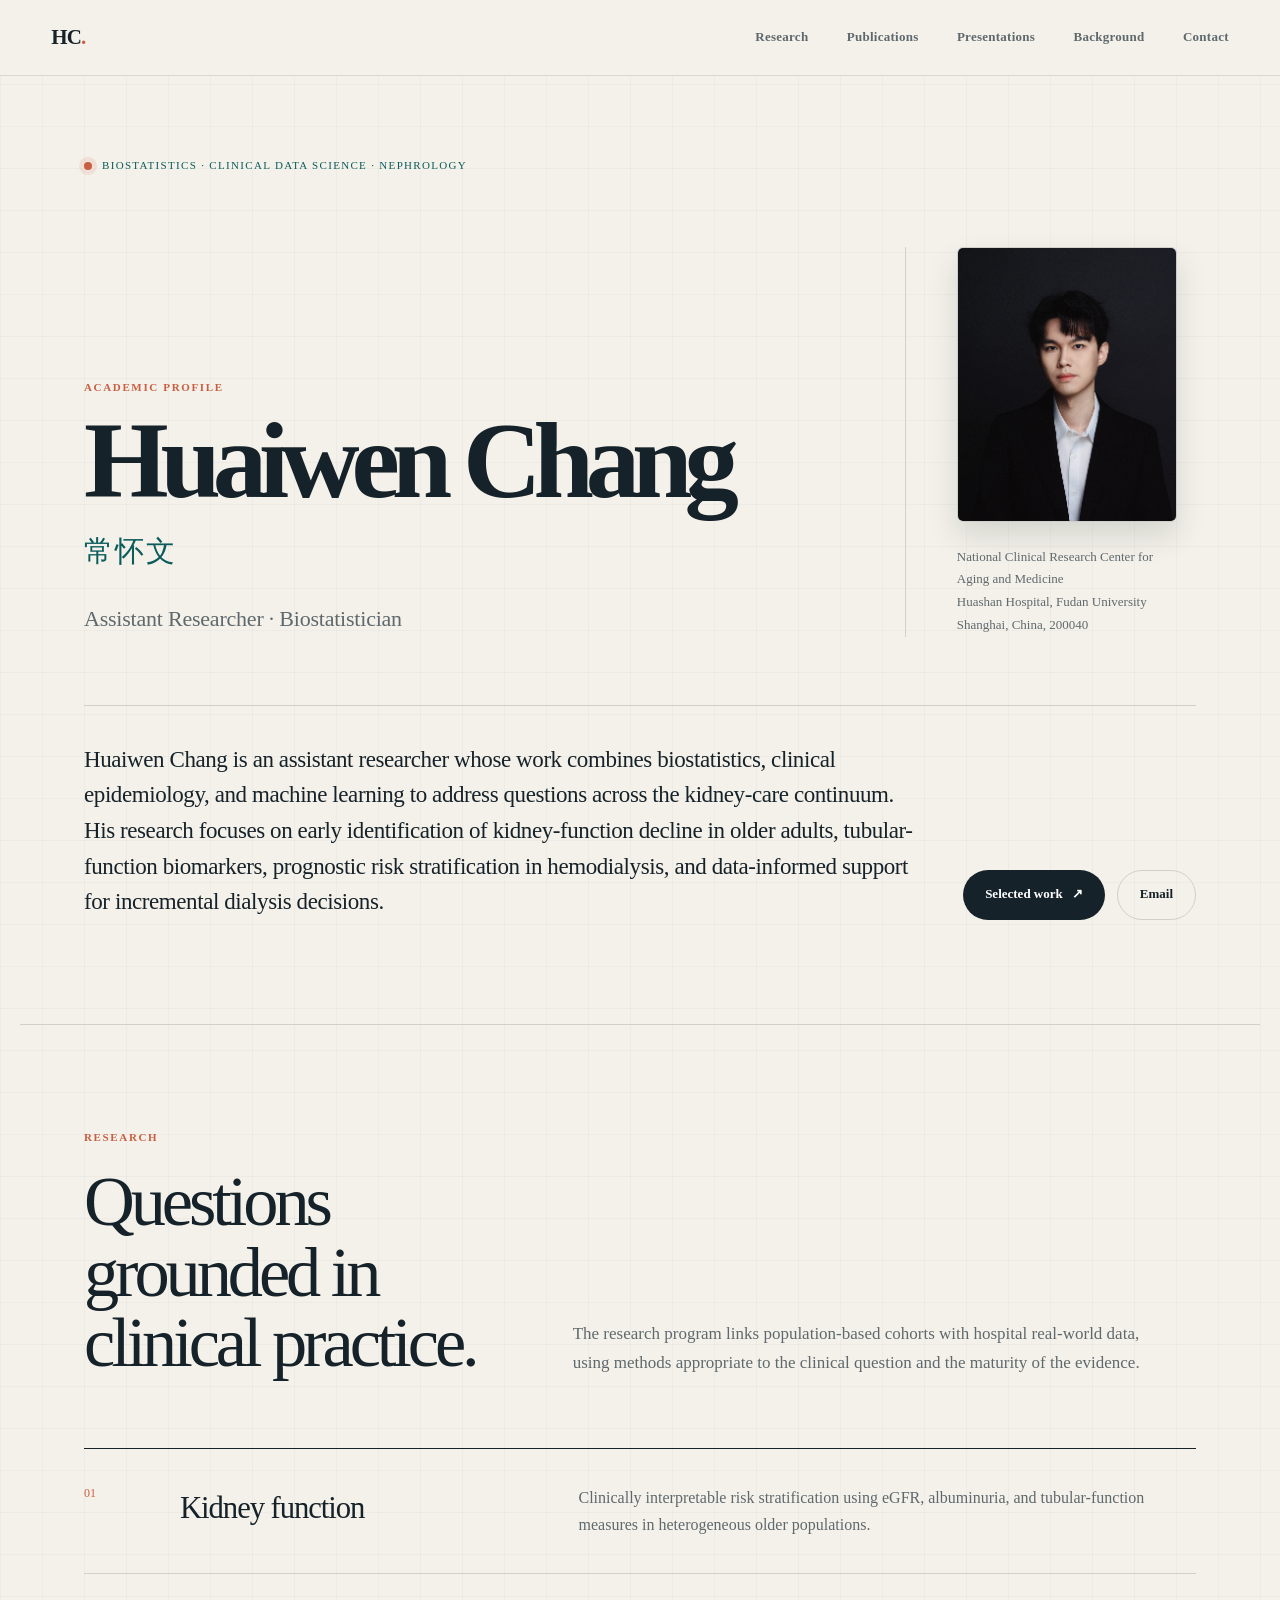
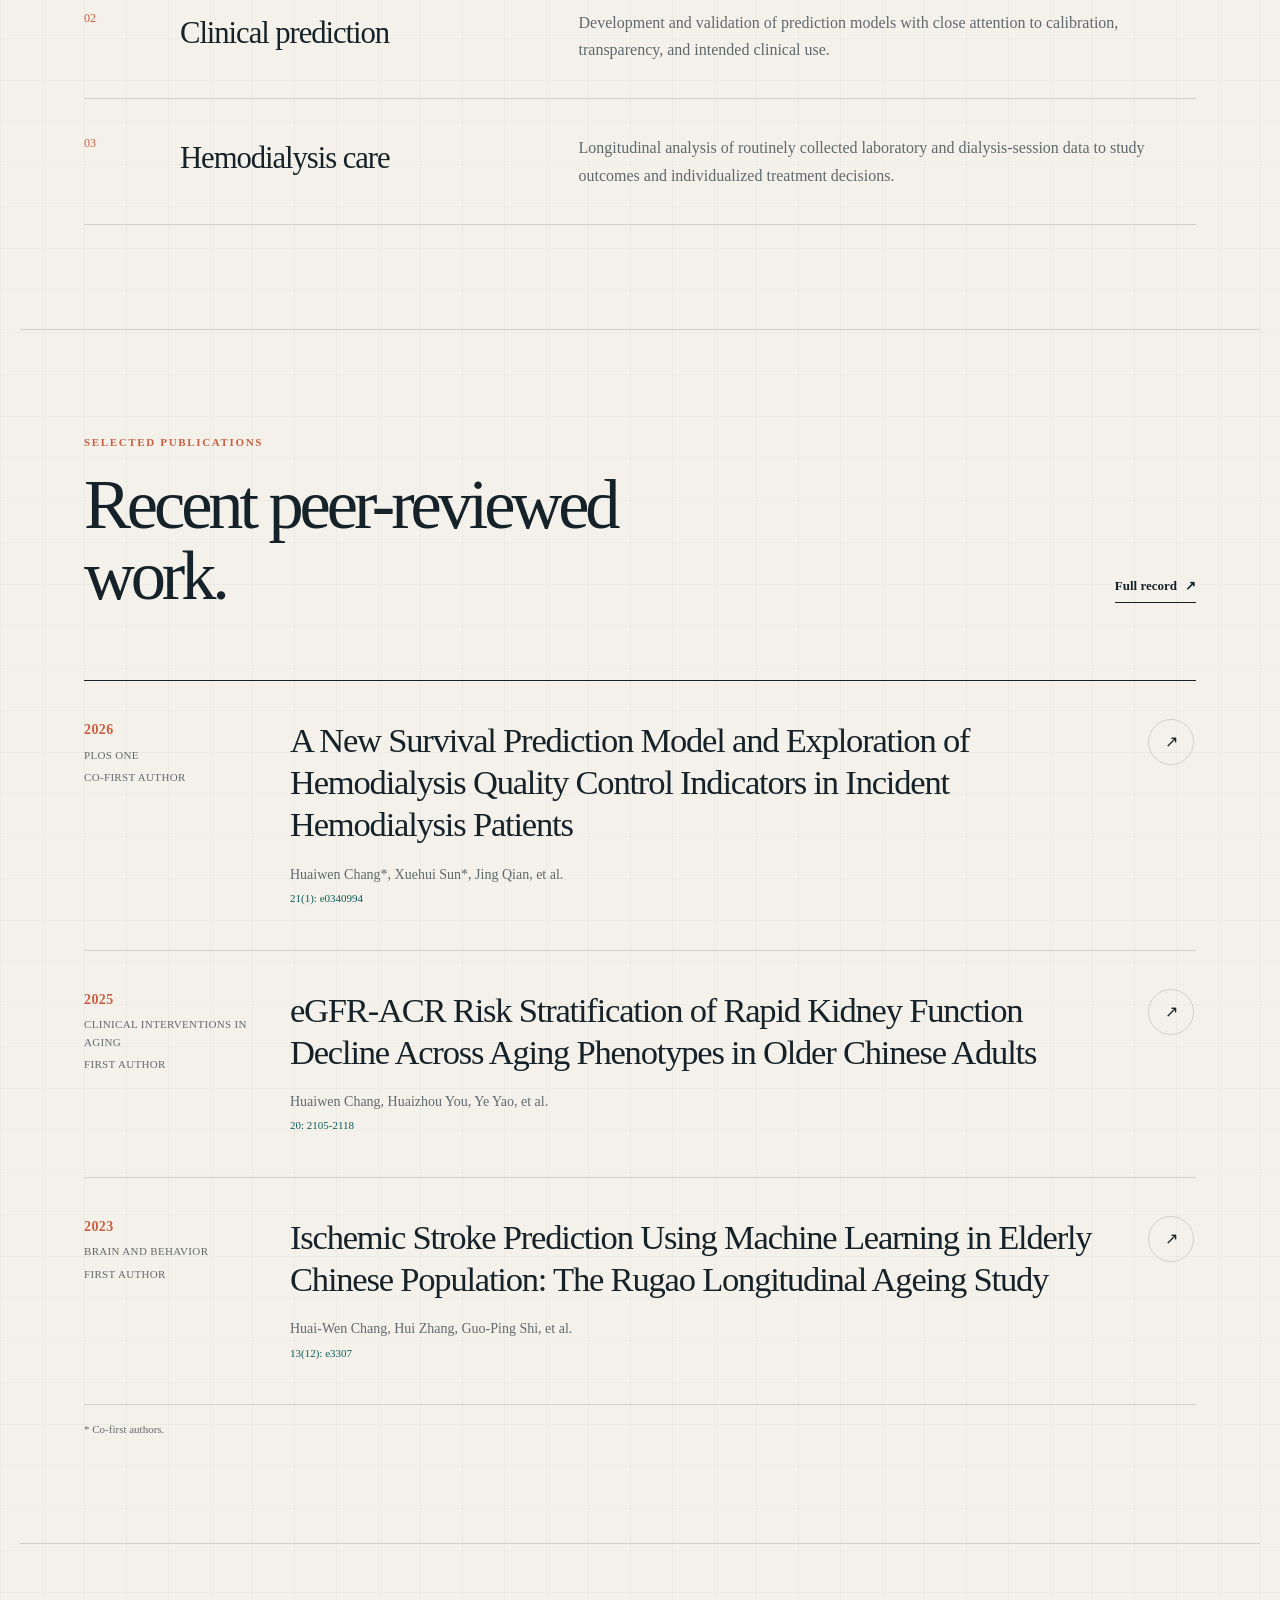
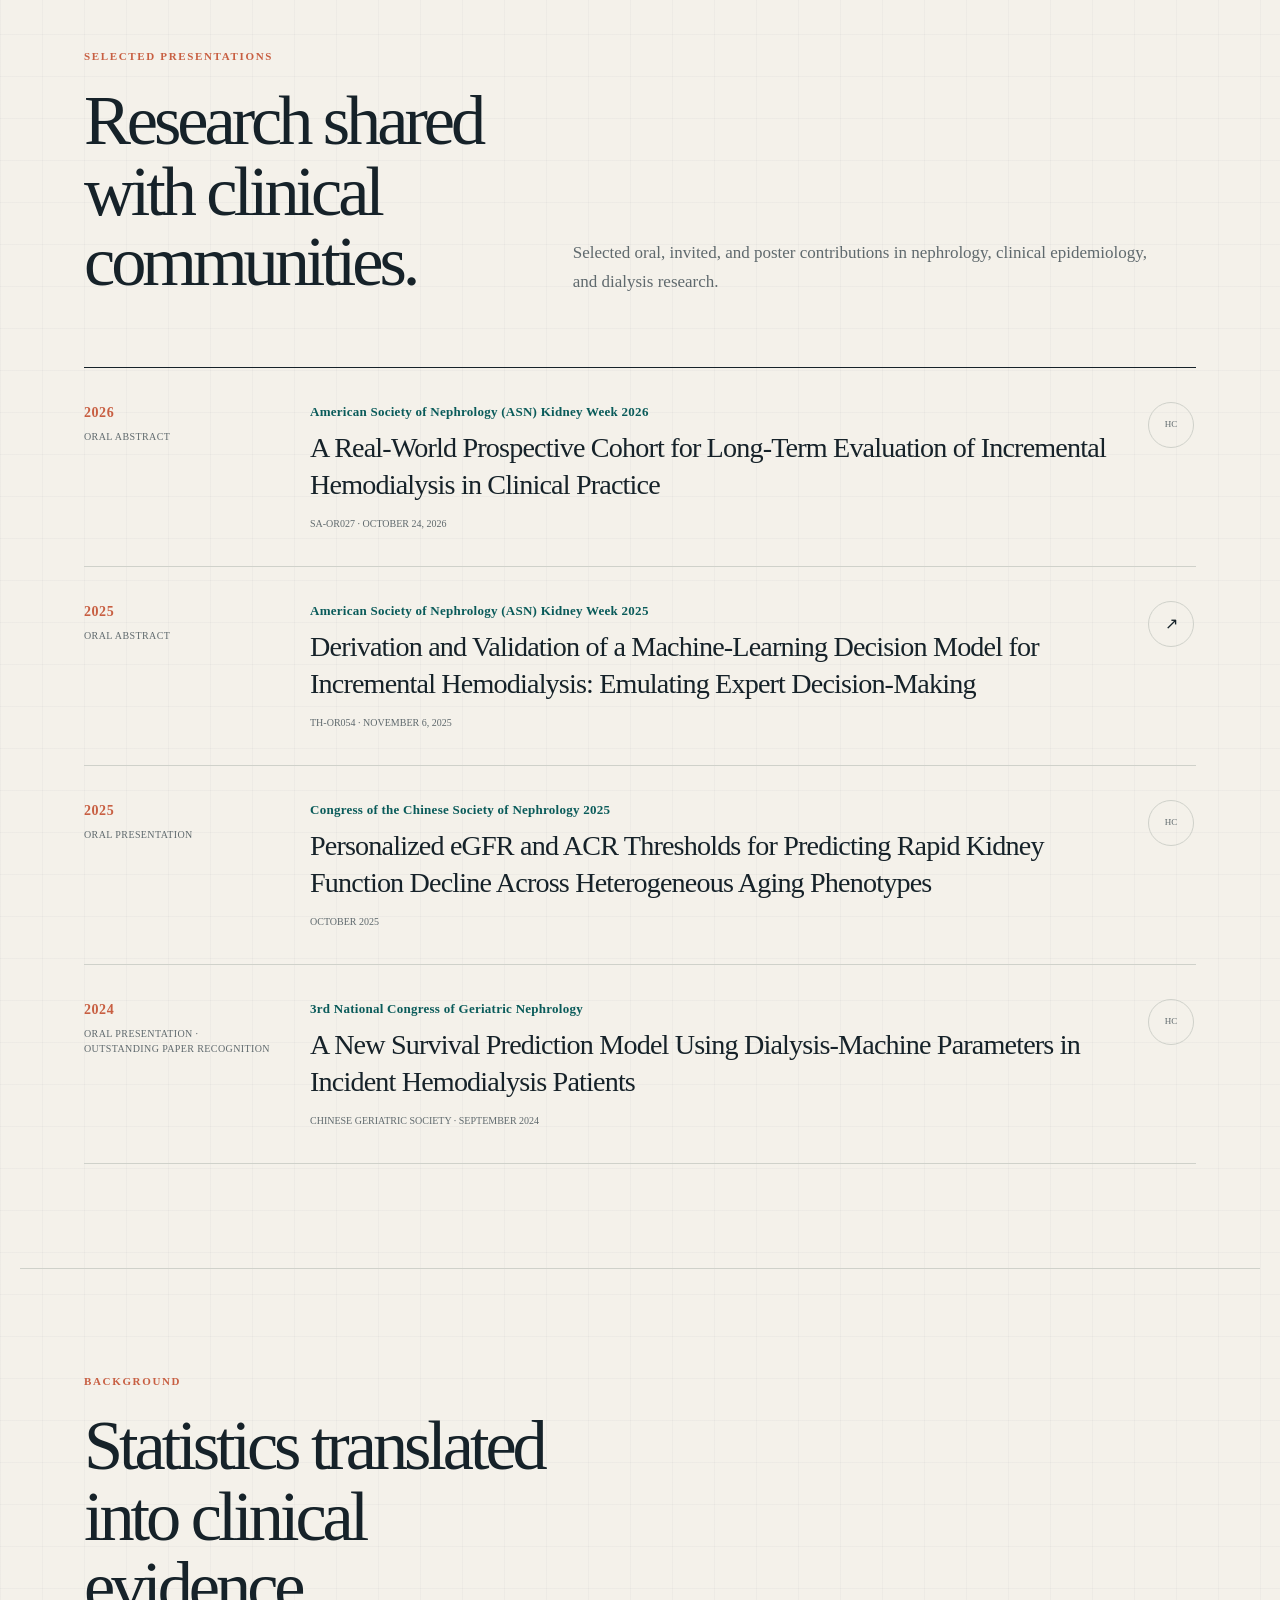
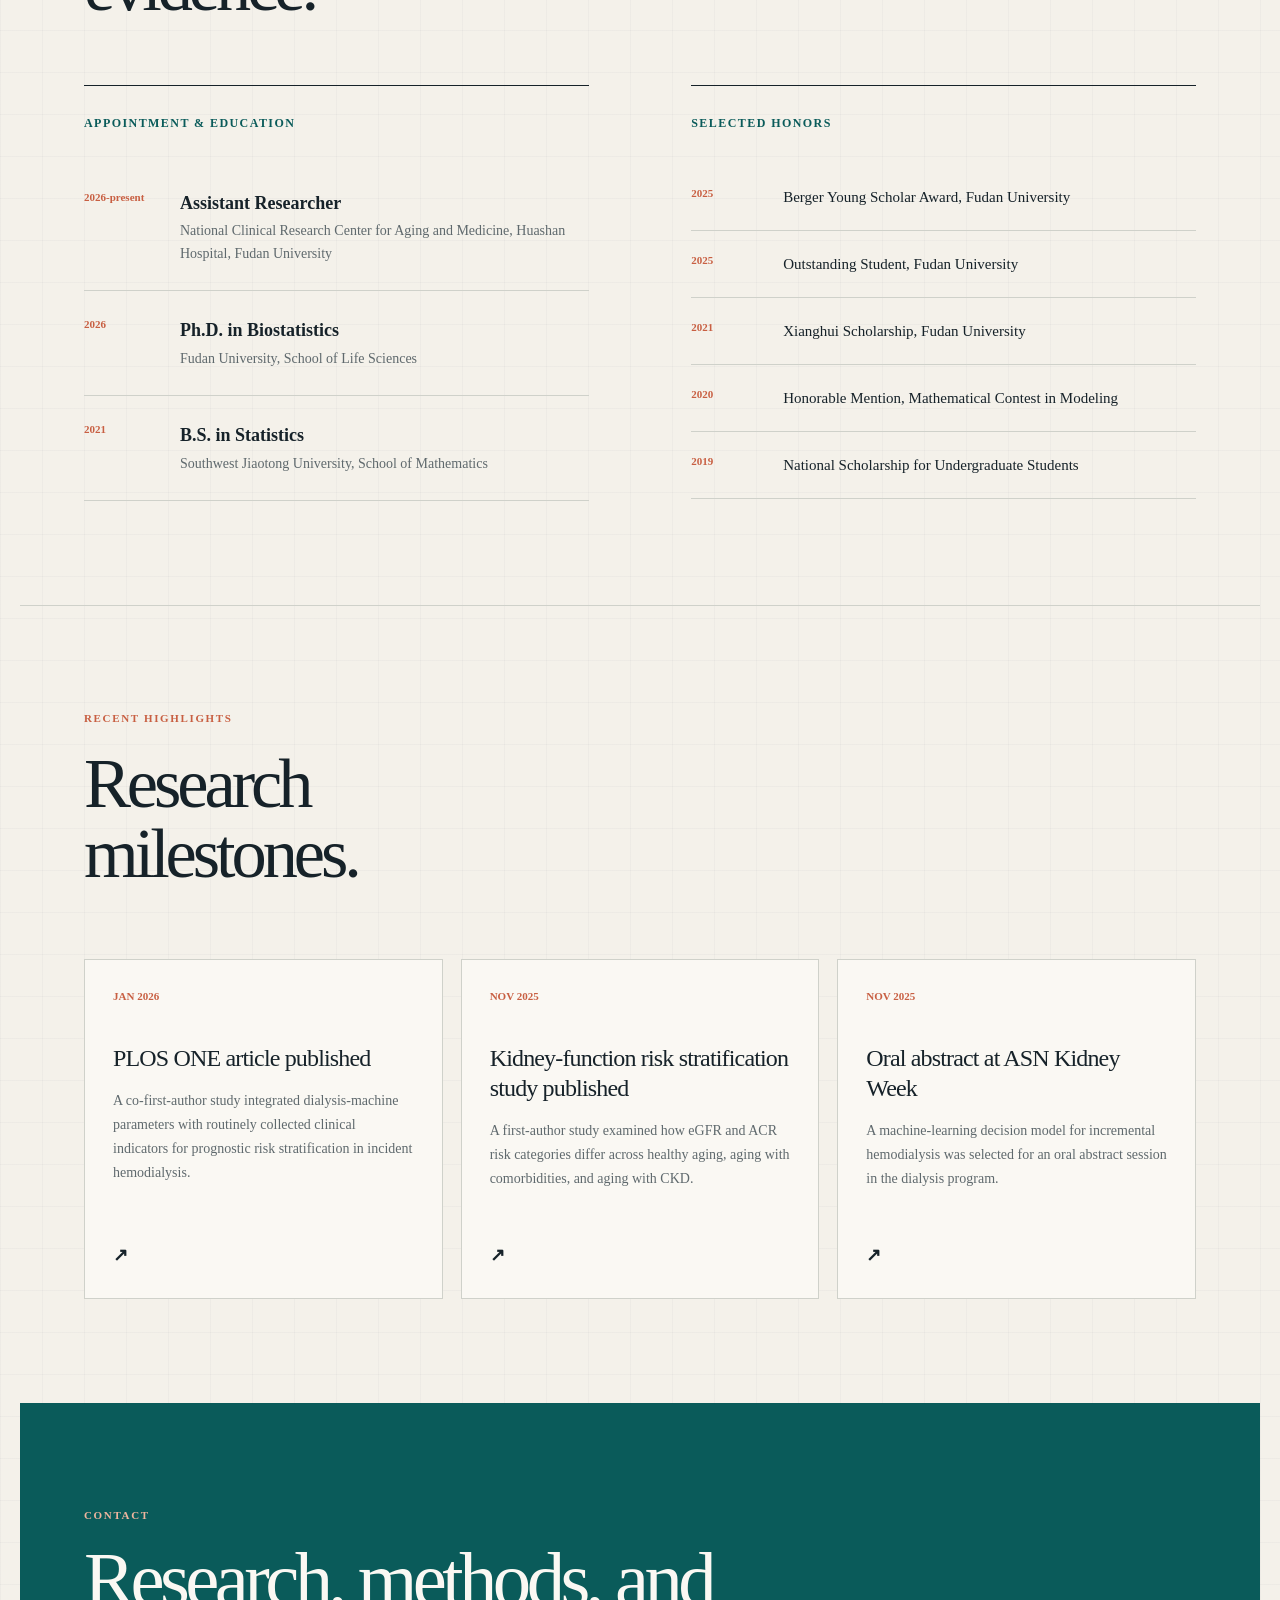
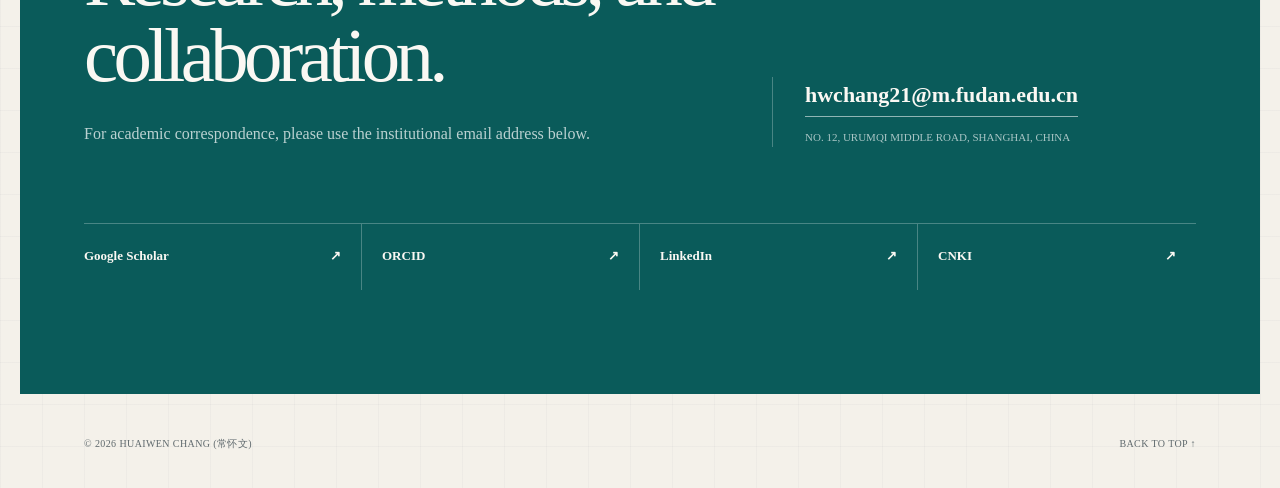
==== index.html @ e0263e29 "Update index.html" ====
<!doctype html>
<html lang="en">
  <head>
    <meta charset="utf-8">
    <meta name="viewport" content="width=device-width, initial-scale=1">
    <title>Huaiwen Chang | Biostatistics &amp; Nephrology Research</title>
    <meta name="description" content="Academic profile of Huaiwen Chang, an assistant researcher and biostatistician at Huashan Hospital, Fudan University, working in clinical data science, geriatric nephrology, and hemodialysis.">
    <meta name="author" content="Huaiwen Chang">
    <meta name="robots" content="index,follow,max-image-preview:large,max-snippet:-1">
    <meta name="keywords" content="Huaiwen Chang, 常怀文, Huai-Wen Chang, biostatistics, clinical data science, chronic kidney disease, geriatric nephrology, hemodialysis, Fudan University, Huashan Hospital">

    <link rel="canonical" href="https://hwchang21.github.io/">
    <link rel="icon" href="favicon.svg" type="image/svg+xml">
    <link rel="stylesheet" href="styles-v3.css">

    <meta property="og:type" content="profile">
    <meta property="og:title" content="Huaiwen Chang (常怀文)">
    <meta property="og:description" content="Assistant researcher and biostatistician working at the intersection of clinical data science, kidney disease, and aging.">
    <meta property="og:url" content="https://hwchang21.github.io/">
    <meta property="og:image" content="https://hwchang21.github.io/assets/huaiwen-chang.jpg">
    <meta property="og:image:alt" content="Portrait of Huaiwen Chang">
    <meta property="og:image:type" content="image/jpeg">
    <meta property="og:image:width" content="1536">
    <meta property="og:image:height" content="2048">
    <meta property="profile:first_name" content="Huaiwen">
    <meta property="profile:last_name" content="Chang">

    <script type="application/ld+json">
      {
        "@context": "https://schema.org",
        "@type": "ProfilePage",
        "url": "https://hwchang21.github.io/",
        "dateModified": "2026-08-14",
        "mainEntity": {
          "@type": "Person",
          "@id": "https://hwchang21.github.io/#person",
          "name": "Huaiwen Chang",
          "givenName": "Huaiwen",
          "familyName": "Chang",
          "alternateName": ["Huai-Wen Chang", "Chang Huaiwen", "常怀文"],
          "url": "https://hwchang21.github.io/",
          "image": "https://hwchang21.github.io/assets/huaiwen-chang.jpg",
          "email": "hwchang21@m.fudan.edu.cn",
          "jobTitle": "Assistant Researcher",
          "identifier": "https://orcid.org/0000-0002-8283-7925",
          "worksFor": {
            "@type": "Organization",
            "name": "National Clinical Research Center for Aging and Medicine, Huashan Hospital, Fudan University"
          },
          "alumniOf": [
            {"@type": "CollegeOrUniversity", "name": "Fudan University"},
            {"@type": "CollegeOrUniversity", "name": "Southwest Jiaotong University"}
          ],
          "knowsAbout": [
            "Biostatistics",
            "Clinical epidemiology",
            "Chronic kidney disease",
            "Geriatric nephrology",
            "Hemodialysis",
            "Clinical prediction models",
            "Machine learning"
          ],
          "sameAs": [
            "https://scholar.google.com/citations?hl=en&user=1vrpqoAAAAAJ",
            "https://orcid.org/0000-0002-8283-7925",
            "https://www.linkedin.com/in/hwchang21/",
            "https://au.cnki.net/author/personalInfo/000048738318"
          ]
        }
      }
    </script>
  </head>
  <body>
    <header class="site-header">
      <a class="wordmark" href="#top" aria-label="Huaiwen Chang, home">HC<span>.</span></a>
      <nav aria-label="Primary navigation">
        <a href="#research">Research</a>
        <a href="#publications">Publications</a>
        <a href="#presentations">Presentations</a>
        <a href="#background">Background</a>
        <a href="#contact">Contact</a>
      </nav>
    </header>

    <main id="top">
      <section class="hero section-shell" aria-labelledby="hero-title">
        <div class="hero-kicker">
          <span class="status-dot" aria-hidden="true"></span>
          Biostatistics · Clinical Data Science · Nephrology
        </div>

        <div class="hero-grid">
          <div>
            <p class="eyebrow">Academic profile</p>
            <h1 id="hero-title">
              Huaiwen Chang
              <span class="name-cn" lang="zh-CN">常怀文</span>
            </h1>
            <p class="hero-role">Assistant Researcher <span aria-hidden="true">·</span> Biostatistician</p>
          </div>

          <div class="identity-card">
            <img
              class="profile-photo"
              src="assets/huaiwen-chang.jpg"
              alt="Portrait of Huaiwen Chang"
              width="1536"
              height="2048"
              loading="eager"
              decoding="async"
              fetchpriority="high"
            >
            <p>
              National Clinical Research Center for Aging and Medicine<br>
              Huashan Hospital, Fudan University<br>
              Shanghai, China, 200040
            </p>
          </div>
        </div>

        <div class="hero-summary">
          <p>
            Huaiwen Chang is an assistant researcher whose work combines biostatistics,
            clinical epidemiology, and machine learning to address questions across the
            kidney-care continuum. His research focuses on early identification of
            kidney-function decline in older adults, tubular-function biomarkers,
            prognostic risk stratification in hemodialysis, and data-informed support
            for incremental dialysis decisions.
          </p>
          <div class="hero-actions">
            <a class="button button-primary" href="#publications">Selected work <span aria-hidden="true">↗</span></a>
            <a class="button button-secondary" href="mailto:hwchang21@m.fudan.edu.cn">Email</a>
          </div>
        </div>
      </section>

      <section class="section-shell ruled-section" id="research" aria-labelledby="research-title">
        <div class="section-heading">
          <p class="eyebrow">Research</p>
          <h2 id="research-title">Questions grounded in clinical practice.</h2>
          <p>
            The research program links population-based cohorts with hospital
            real-world data, using methods appropriate to the clinical question and
            the maturity of the evidence.
          </p>
        </div>

        <div class="research-list">
          <article class="research-item">
            <span>01</span>
            <h3>Kidney function</h3>
            <p>Clinically interpretable risk stratification using eGFR, albuminuria, and tubular-function measures in heterogeneous older populations.</p>
          </article>
          <article class="research-item">
            <span>02</span>
            <h3>Clinical prediction</h3>
            <p>Development and validation of prediction models with close attention to calibration, transparency, and intended clinical use.</p>
          </article>
          <article class="research-item">
            <span>03</span>
            <h3>Hemodialysis care</h3>
            <p>Longitudinal analysis of routinely collected laboratory and dialysis-session data to study outcomes and individualized treatment decisions.</p>
          </article>
        </div>
      </section>

      <section class="section-shell ruled-section" id="publications" aria-labelledby="publications-title">
        <div class="section-heading publications-heading">
          <div>
            <p class="eyebrow">Selected publications</p>
            <h2 id="publications-title">Recent peer-reviewed work.</h2>
          </div>
          <a class="text-link" href="https://scholar.google.com/citations?hl=en&amp;user=1vrpqoAAAAAJ" target="_blank" rel="noreferrer">Full record <span aria-hidden="true">↗</span></a>
        </div>

        <div class="publication-list">
          <article class="publication">
            <div class="publication-meta">
              <span class="year">2026</span>
              <span>PLOS ONE</span>
              <span>Co-first author</span>
            </div>
            <div>
              <h3>A New Survival Prediction Model and Exploration of Hemodialysis Quality Control Indicators in Incident Hemodialysis Patients</h3>
              <p>Huaiwen Chang*, Xuehui Sun*, Jing Qian, et al.</p>
              <p class="citation-detail">21(1): e0340994</p>
            </div>
            <a class="publication-link" href="https://doi.org/10.1371/journal.pone.0340994" target="_blank" rel="noreferrer" aria-label="Open the PLOS ONE article"><span aria-hidden="true">↗</span></a>
          </article>

          <article class="publication">
            <div class="publication-meta">
              <span class="year">2025</span>
              <span>Clinical Interventions in Aging</span>
              <span>First author</span>
            </div>
            <div>
              <h3>eGFR-ACR Risk Stratification of Rapid Kidney Function Decline Across Aging Phenotypes in Older Chinese Adults</h3>
              <p>Huaiwen Chang, Huaizhou You, Ye Yao, et al.</p>
              <p class="citation-detail">20: 2105-2118</p>
            </div>
            <a class="publication-link" href="https://doi.org/10.2147/CIA.S549212" target="_blank" rel="noreferrer" aria-label="Open the Clinical Interventions in Aging article"><span aria-hidden="true">↗</span></a>
          </article>

          <article class="publication">
            <div class="publication-meta">
              <span class="year">2023</span>
              <span>Brain and Behavior</span>
              <span>First author</span>
            </div>
            <div>
              <h3>Ischemic Stroke Prediction Using Machine Learning in Elderly Chinese Population: The Rugao Longitudinal Ageing Study</h3>
              <p>Huai-Wen Chang, Hui Zhang, Guo-Ping Shi, et al.</p>
              <p class="citation-detail">13(12): e3307</p>
            </div>
            <a class="publication-link" href="https://doi.org/10.1002/brb3.3307" target="_blank" rel="noreferrer" aria-label="Open the Brain and Behavior article"><span aria-hidden="true">↗</span></a>
          </article>
        </div>
        <p class="publication-note">* Co-first authors.</p>
      </section>

      <section class="section-shell ruled-section" id="presentations" aria-labelledby="presentations-title">
        <div class="section-heading">
          <p class="eyebrow">Selected presentations</p>
          <h2 id="presentations-title">Research shared with clinical communities.</h2>
          <p>Selected oral, invited, and poster contributions in nephrology, clinical epidemiology, and dialysis research.</p>
        </div>

      <div class="presentation-list">
        <article class="presentation">
            <div class="presentation-meta">
              <span class="year">2026</span>
              <span>Oral abstract</span>
            </div>
            <div class="presentation-body">
              <p class="presentation-venue">American Society of Nephrology (ASN) Kidney Week 2026</p>
              <h3>A Real-World Prospective Cohort for Long-Term Evaluation of Incremental Hemodialysis in Clinical Practice</h3>
              <p>SA-OR027 · October 24, 2026</p>
            </div>
            <span class="presentation-mark" aria-hidden="true">HC</span>
          </article>
        
          <article class="presentation">
            <div class="presentation-meta">
              <span class="year">2025</span>
              <span>Oral abstract</span>
            </div>
            <div class="presentation-body">
              <p class="presentation-venue">American Society of Nephrology (ASN) Kidney Week 2025</p>
              <h3>Derivation and Validation of a Machine-Learning Decision Model for Incremental Hemodialysis: Emulating Expert Decision-Making</h3>
              <p>TH-OR054 · November 6, 2025</p>
            </div>
            <a class="publication-link" href="https://www.asn-online.org/education/kidneyweek/2025/program-abstract.aspx?controlId=4350869" target="_blank" rel="noreferrer" aria-label="Open the ASN Kidney Week 2025 abstract"><span aria-hidden="true">↗</span></a>
          </article>

          <article class="presentation">
            <div class="presentation-meta">
              <span class="year">2025</span>
              <span>Oral presentation</span>
            </div>
            <div class="presentation-body">
              <p class="presentation-venue">Congress of the Chinese Society of Nephrology 2025</p>
              <h3>Personalized eGFR and ACR Thresholds for Predicting Rapid Kidney Function Decline Across Heterogeneous Aging Phenotypes</h3>
              <p>October 2025</p>
            </div>
            <span class="presentation-mark" aria-hidden="true">HC</span>
          </article>

          <article class="presentation">
            <div class="presentation-meta">
              <span class="year">2024</span>
              <span>Oral presentation · Outstanding Paper recognition</span>
            </div>
            <div class="presentation-body">
              <p class="presentation-venue">3rd National Congress of Geriatric Nephrology</p>
              <h3>A New Survival Prediction Model Using Dialysis-Machine Parameters in Incident Hemodialysis Patients</h3>
              <p>Chinese Geriatric Society · September 2024</p>
            </div>
            <span class="presentation-mark" aria-hidden="true">HC</span>
          </article>
        </div>
      </section>

      <section class="section-shell split-section ruled-section" id="background" aria-labelledby="background-title">
        <div class="section-heading">
          <p class="eyebrow">Background</p>
          <h2 id="background-title">Statistics translated into clinical evidence.</h2>
        </div>

        <div class="background-grid">
          <div class="timeline" aria-label="Appointment and education">
            <h3>Appointment &amp; education</h3>
            <div class="timeline-item">
              <span>2026-present</span>
              <div>
                <strong>Assistant Researcher</strong>
                <p>National Clinical Research Center for Aging and Medicine, Huashan Hospital, Fudan University</p>
              </div>
            </div>
            <div class="timeline-item">
              <span>2026</span>
              <div>
                <strong>Ph.D. in Biostatistics</strong>
                <p>Fudan University, School of Life Sciences</p>
              </div>
            </div>
            <div class="timeline-item">
              <span>2021</span>
              <div>
                <strong>B.S. in Statistics</strong>
                <p>Southwest Jiaotong University, School of Mathematics</p>
              </div>
            </div>
          </div>

          <div class="honors">
            <h3>Selected honors</h3>
            <ul>
              <li><span>2025</span>Berger Young Scholar Award, Fudan University</li>
              <li><span>2025</span>Outstanding Student, Fudan University</li>
              <li><span>2021</span>Xianghui Scholarship, Fudan University</li>
              <li><span>2020</span>Honorable Mention, Mathematical Contest in Modeling</li>
              <li><span>2019</span>National Scholarship for Undergraduate Students</li>
            </ul>
          </div>
        </div>
      </section>

      <section class="section-shell ruled-section" aria-labelledby="highlights-title">
        <div class="section-heading">
          <p class="eyebrow">Recent highlights</p>
          <h2 id="highlights-title">Research milestones.</h2>
        </div>

        <div class="highlight-grid">
          <a class="highlight-card" href="https://doi.org/10.1371/journal.pone.0340994" target="_blank" rel="noreferrer">
            <span>Jan 2026</span>
            <h3>PLOS ONE article published</h3>
            <p>A co-first-author study integrated dialysis-machine parameters with routinely collected clinical indicators for prognostic risk stratification in incident hemodialysis.</p>
            <span class="card-arrow" aria-hidden="true">↗</span>
          </a>
          <a class="highlight-card" href="https://doi.org/10.2147/CIA.S549212" target="_blank" rel="noreferrer">
            <span>Nov 2025</span>
            <h3>Kidney-function risk stratification study published</h3>
            <p>A first-author study examined how eGFR and ACR risk categories differ across healthy aging, aging with comorbidities, and aging with CKD.</p>
            <span class="card-arrow" aria-hidden="true">↗</span>
          </a>
          <a class="highlight-card" href="https://www.asn-online.org/education/kidneyweek/2025/program-abstract.aspx?controlId=4350869" target="_blank" rel="noreferrer">
            <span>Nov 2025</span>
            <h3>Oral abstract at ASN Kidney Week</h3>
            <p>A machine-learning decision model for incremental hemodialysis was selected for an oral abstract session in the dialysis program.</p>
            <span class="card-arrow" aria-hidden="true">↗</span>
          </a>
        </div>
      </section>

      <section class="contact section-shell" id="contact" aria-labelledby="contact-title">
        <p class="eyebrow">Contact</p>
        <div class="contact-grid">
          <div>
            <h2 id="contact-title">Research, methods, and collaboration.</h2>
            <p>For academic correspondence, please use the institutional email address below.</p>
          </div>
          <div class="contact-details">
            <a href="mailto:hwchang21@m.fudan.edu.cn">hwchang21@m.fudan.edu.cn</a>
            <p>No. 12, Urumqi Middle Road, Shanghai, China</p>
          </div>
        </div>

        <div class="profile-links" aria-label="Academic profiles">
          <a href="https://scholar.google.com/citations?hl=en&amp;user=1vrpqoAAAAAJ" target="_blank" rel="me noreferrer">Google Scholar <span aria-hidden="true">↗</span></a>
          <a href="https://orcid.org/0000-0002-8283-7925" target="_blank" rel="me noreferrer">ORCID <span aria-hidden="true">↗</span></a>
          <a href="https://www.linkedin.com/in/hwchang21/" target="_blank" rel="me noreferrer">LinkedIn <span aria-hidden="true">↗</span></a>
          <a href="https://au.cnki.net/author/personalInfo/000048738318" target="_blank" rel="me noreferrer">CNKI <span aria-hidden="true">↗</span></a>
        </div>
      </section>
    </main>

    <footer>
      <p>© 2026 Huaiwen Chang (常怀文)</p>
      <a href="#top">Back to top ↑</a>
    </footer>
  </body>
</html>
---- styles-v3.css ----
:root {
  --paper: #f4f1ea;
  --paper-soft: #faf8f3;
  --ink: #162229;
  --muted: #5f696d;
  --line: #cfd1ca;
  --teal: #0a5b5a;
  --teal-soft: #dce9e5;
  --coral: #c85f42;
  --white: #ffffff;
  --font-sans: var(--font-geist-sans), Arial, sans-serif;
  --font-mono: var(--font-geist-mono), "SFMono-Regular", Consolas, monospace;
}

* {
  box-sizing: border-box;
}

html {
  scroll-behavior: smooth;
  scroll-padding-top: 96px;
}

body {
  margin: 0;
  background:
    linear-gradient(rgba(22, 34, 41, 0.028) 1px, transparent 1px),
    linear-gradient(90deg, rgba(22, 34, 41, 0.028) 1px, transparent 1px),
    var(--paper);
  background-size: 42px 42px;
  color: var(--ink);
  font-family: var(--font-sans);
  font-size: 16px;
  line-height: 1.6;
  text-rendering: optimizeLegibility;
}

a {
  color: inherit;
  text-decoration: none;
}

a:focus-visible {
  outline: 3px solid rgba(200, 95, 66, 0.55);
  outline-offset: 5px;
  border-radius: 4px;
}

svg {
  fill: none;
  stroke: currentColor;
  stroke-linecap: round;
  stroke-linejoin: round;
  stroke-width: 1.5;
}

.site-header {
  align-items: center;
  backdrop-filter: blur(18px);
  background: rgba(244, 241, 234, 0.86);
  border-bottom: 1px solid rgba(22, 34, 41, 0.12);
  display: flex;
  height: 76px;
  justify-content: space-between;
  left: 0;
  padding: 0 clamp(24px, 4vw, 64px);
  position: sticky;
  right: 0;
  top: 0;
  z-index: 20;
}

.wordmark {
  font-family: var(--font-mono);
  font-size: 21px;
  font-weight: 650;
  letter-spacing: -0.04em;
}

.wordmark span {
  color: var(--coral);
}

.site-header nav {
  display: flex;
  gap: clamp(18px, 3vw, 42px);
}

.site-header nav a {
  color: var(--muted);
  font-size: 13px;
  font-weight: 580;
  letter-spacing: 0.02em;
  transition: color 160ms ease;
}

.site-header nav a:hover {
  color: var(--teal);
}

.section-shell {
  margin: 0 auto;
  max-width: 1240px;
  padding: 104px clamp(24px, 5vw, 76px);
}

.hero {
  min-height: calc(100vh - 76px);
  padding-top: clamp(72px, 9vh, 116px);
}

.hero-kicker {
  align-items: center;
  color: var(--teal);
  display: flex;
  font-family: var(--font-mono);
  font-size: 11px;
  gap: 10px;
  letter-spacing: 0.12em;
  margin-bottom: clamp(56px, 8vh, 96px);
  text-transform: uppercase;
}

.status-dot {
  background: var(--coral);
  border-radius: 50%;
  box-shadow: 0 0 0 5px rgba(200, 95, 66, 0.12);
  height: 8px;
  width: 8px;
}

.hero-grid {
  align-items: end;
  display: grid;
  gap: 52px;
  grid-template-columns: minmax(0, 1.45fr) minmax(280px, 0.55fr);
}

.eyebrow {
  color: var(--coral);
  font-family: var(--font-mono);
  font-size: 11px;
  font-weight: 650;
  letter-spacing: 0.15em;
  margin: 0 0 18px;
  text-transform: uppercase;
}

h1,
h2,
h3,
p {
  margin-top: 0;
}

h1 {
  font-size: clamp(58px, 8.5vw, 128px);
  font-weight: 550;
  letter-spacing: -0.075em;
  line-height: 0.86;
  margin: 0;
  max-width: 880px;
}

.name-cn {
  color: var(--teal);
  display: block;
  font-family:
    -apple-system,
    BlinkMacSystemFont,
    "PingFang SC",
    "Hiragino Sans GB",
    "Microsoft YaHei",
    "Noto Sans CJK SC",
    sans-serif;
  font-size: 0.27em;
  font-weight: 500;
  letter-spacing: 0.06em;
  line-height: 1;
  margin-top: 28px;
}

.hero-role {
  color: var(--muted);
  font-size: clamp(17px, 2vw, 22px);
  letter-spacing: -0.01em;
  margin: 36px 0 0;
}

.identity-card {
  align-items: center;
  border-left: 1px solid var(--line);
  display: flex;
  flex-direction: column;
  padding-left: 32px;
}

.profile-photo {
  border: 1px solid rgba(22, 34, 41, 0.16);
  border-radius: 6px;
  box-shadow: 0 14px 30px rgba(20, 48, 48, 0.14);
  display: block;
  height: 275px;
  margin: 0 0 24px;
  max-width: 100%;
  object-fit: cover;
  object-position: center 35%;
  width: 220px;
}

.identity-card p {
  color: var(--muted);
  font-size: 13px;
  line-height: 1.75;
  margin-bottom: 0;
  max-width: 100%;
  width: 220px;
}

.hero-summary {
  align-items: end;
  border-top: 1px solid var(--line);
  display: grid;
  gap: 48px;
  grid-template-columns: minmax(0, 1fr) auto;
  margin-top: 68px;
  padding-top: 36px;
}

.hero-summary > p {
  font-size: clamp(18px, 2vw, 23px);
  letter-spacing: -0.018em;
  line-height: 1.55;
  margin: 0;
  max-width: 850px;
}

.hero-actions {
  display: flex;
  flex-wrap: wrap;
  gap: 12px;
}

.button {
  align-items: center;
  border-radius: 999px;
  display: inline-flex;
  font-size: 13px;
  font-weight: 640;
  gap: 9px;
  justify-content: center;
  min-height: 50px;
  padding: 0 22px;
  transition:
    background 160ms ease,
    color 160ms ease,
    transform 160ms ease;
}

.button:hover {
  transform: translateY(-2px);
}

.button-primary {
  background: var(--ink);
  color: var(--white);
}

.button-primary:hover {
  background: var(--teal);
}

.button-secondary {
  border: 1px solid var(--line);
  color: var(--ink);
}

.button-secondary:hover {
  background: var(--paper-soft);
}

.ruled-section {
  border-top: 1px solid var(--line);
}

.section-heading {
  display: grid;
  gap: 28px;
  grid-template-columns: minmax(260px, 0.85fr) minmax(300px, 1.15fr);
  margin-bottom: 70px;
}

.section-heading .eyebrow {
  grid-column: 1 / -1;
  margin-bottom: -8px;
}

.section-heading h2 {
  font-size: clamp(38px, 5.5vw, 72px);
  font-weight: 520;
  letter-spacing: -0.058em;
  line-height: 1;
  margin: 0;
  max-width: 680px;
}

.section-heading > p:last-child {
  align-self: end;
  color: var(--muted);
  font-size: 17px;
  line-height: 1.7;
  margin: 0;
  max-width: 580px;
}

.research-list {
  border-top: 1px solid var(--ink);
}

.research-item {
  align-items: start;
  border-bottom: 1px solid var(--line);
  display: grid;
  gap: 28px;
  grid-template-columns: 68px minmax(220px, 0.75fr) minmax(320px, 1.25fr);
  padding: 35px 0;
}

.research-item > span {
  color: var(--coral);
  font-family: var(--font-mono);
  font-size: 12px;
}

.research-item h3 {
  font-size: clamp(22px, 2.4vw, 32px);
  font-weight: 540;
  letter-spacing: -0.035em;
  margin: 0;
}

.research-item p {
  color: var(--muted);
  font-size: 16px;
  line-height: 1.7;
  margin: 0;
  max-width: 650px;
}

.publications-heading {
  align-items: end;
  display: flex;
  justify-content: space-between;
}

.publications-heading .eyebrow {
  margin-bottom: 18px;
}

.text-link {
  align-items: center;
  border-bottom: 1px solid var(--ink);
  display: inline-flex;
  font-size: 13px;
  font-weight: 650;
  gap: 8px;
  margin-bottom: 7px;
  padding: 0 0 5px;
}

.publication-list {
  border-top: 1px solid var(--ink);
}

.publication {
  align-items: start;
  border-bottom: 1px solid var(--line);
  display: grid;
  gap: 36px;
  grid-template-columns: 170px minmax(0, 1fr) 48px;
  padding: 38px 0;
  position: relative;
}

.publication-meta {
  display: flex;
  flex-direction: column;
  gap: 5px;
}

.publication-meta span {
  color: var(--muted);
  font-family: var(--font-mono);
  font-size: 11px;
  letter-spacing: 0.03em;
  text-transform: uppercase;
}

.publication-meta .year {
  color: var(--coral);
  font-size: 14px;
  font-weight: 650;
}

.publication h3 {
  font-size: clamp(22px, 2.7vw, 35px);
  font-weight: 520;
  letter-spacing: -0.035em;
  line-height: 1.22;
  margin: 0 0 18px;
  max-width: 830px;
}

.publication p {
  color: var(--muted);
  font-size: 14px;
  margin-bottom: 4px;
}

.publication .citation-detail {
  color: var(--teal);
  font-family: var(--font-mono);
  font-size: 11px;
}

.publication-link {
  align-items: center;
  border: 1px solid var(--line);
  border-radius: 50%;
  display: flex;
  height: 46px;
  justify-content: center;
  transition:
    background 160ms ease,
    color 160ms ease,
    transform 160ms ease;
  width: 46px;
}

.publication-link:hover {
  background: var(--teal);
  color: white;
  transform: rotate(5deg);
}

.publication-note {
  color: var(--muted);
  font-family: var(--font-mono);
  font-size: 11px;
  margin: 16px 0 0;
}

.presentation-list {
  border-top: 1px solid var(--ink);
}

.presentation {
  align-items: start;
  border-bottom: 1px solid var(--line);
  display: grid;
  gap: 36px;
  grid-template-columns: 190px minmax(0, 1fr) 48px;
  padding: 34px 0;
}

.presentation-meta {
  display: flex;
  flex-direction: column;
  gap: 6px;
}

.presentation-meta span {
  color: var(--muted);
  font-family: var(--font-mono);
  font-size: 10px;
  letter-spacing: 0.04em;
  line-height: 1.5;
  text-transform: uppercase;
}

.presentation-meta .year {
  color: var(--coral);
  font-size: 14px;
  font-weight: 650;
}

.presentation-body h3 {
  font-size: clamp(20px, 2.2vw, 29px);
  font-weight: 530;
  letter-spacing: -0.03em;
  line-height: 1.3;
  margin: 0 0 12px;
  max-width: 820px;
}

.presentation-body > p:last-child {
  color: var(--muted);
  font-family: var(--font-mono);
  font-size: 10px;
  margin: 0;
  text-transform: uppercase;
}

.presentation-venue {
  color: var(--teal);
  font-size: 13px;
  font-weight: 650;
  letter-spacing: 0.02em;
  margin: 0 0 8px;
}

.presentation-mark {
  align-items: center;
  border: 1px solid var(--line);
  border-radius: 50%;
  color: var(--muted);
  display: flex;
  font-family: var(--font-mono);
  font-size: 9px;
  height: 46px;
  justify-content: center;
  width: 46px;
}

.split-section .section-heading {
  margin-bottom: 64px;
}

.background-grid {
  display: grid;
  gap: clamp(56px, 8vw, 110px);
  grid-template-columns: 1fr 1fr;
}

.background-grid h3 {
  color: var(--teal);
  font-family: var(--font-mono);
  font-size: 12px;
  letter-spacing: 0.12em;
  margin-bottom: 30px;
  text-transform: uppercase;
}

.timeline,
.honors {
  border-top: 1px solid var(--ink);
  padding-top: 28px;
}

.timeline-item {
  border-bottom: 1px solid var(--line);
  display: grid;
  gap: 24px;
  grid-template-columns: 72px 1fr;
  padding: 25px 0;
}

.timeline-item > span,
.honors li span {
  color: var(--coral);
  font-family: var(--font-mono);
  font-size: 11px;
  font-weight: 650;
}

.timeline-item strong {
  display: block;
  font-size: 18px;
  font-weight: 600;
  margin-bottom: 3px;
}

.timeline-item p {
  color: var(--muted);
  font-size: 14px;
  margin: 0;
}

.honors ul {
  list-style: none;
  margin: 0;
  padding: 0;
}

.honors li {
  border-bottom: 1px solid var(--line);
  display: grid;
  font-size: 15px;
  gap: 20px;
  grid-template-columns: 72px 1fr;
  padding: 21px 0;
}

.highlight-grid {
  display: grid;
  gap: 18px;
  grid-template-columns: repeat(3, 1fr);
}

.highlight-card {
  background: var(--paper-soft);
  border: 1px solid var(--line);
  display: flex;
  flex-direction: column;
  min-height: 340px;
  padding: 28px;
  transition:
    border-color 180ms ease,
    box-shadow 180ms ease,
    transform 180ms ease;
}

.highlight-card:hover {
  border-color: var(--teal);
  box-shadow: 0 20px 45px rgba(22, 34, 41, 0.09);
  transform: translateY(-5px);
}

.highlight-card > span {
  color: var(--coral);
  font-family: var(--font-mono);
  font-size: 11px;
  font-weight: 650;
  margin-bottom: 38px;
  text-transform: uppercase;
}

.highlight-card h3 {
  font-size: 24px;
  font-weight: 540;
  letter-spacing: -0.035em;
  line-height: 1.25;
  margin-bottom: 16px;
}

.highlight-card p {
  color: var(--muted);
  font-size: 14px;
  line-height: 1.7;
  margin-bottom: 32px;
}

.highlight-card svg {
  margin-top: auto;
}

.highlight-card > .card-arrow {
  color: var(--ink);
  font-size: 18px;
  margin-bottom: 0;
  margin-top: auto;
  text-transform: none;
}

.contact {
  background: var(--teal);
  color: var(--paper-soft);
  margin-bottom: 28px;
  max-width: 1240px;
}

.contact .eyebrow {
  color: #efb59e;
}

.contact-grid {
  display: grid;
  gap: 52px;
  grid-template-columns: 1.2fr 0.8fr;
}

.contact h2 {
  font-size: clamp(42px, 6vw, 78px);
  font-weight: 510;
  letter-spacing: -0.06em;
  line-height: 0.98;
  margin: 0 0 28px;
  max-width: 760px;
}

.contact-grid > div:first-child > p {
  color: rgba(255, 255, 255, 0.72);
  margin-bottom: 0;
  max-width: 510px;
}

.contact-details {
  align-self: end;
  border-left: 1px solid rgba(255, 255, 255, 0.26);
  padding-left: 32px;
}

.contact-details a {
  border-bottom: 1px solid rgba(255, 255, 255, 0.55);
  display: inline-block;
  font-size: clamp(17px, 2vw, 22px);
  font-weight: 560;
  margin-bottom: 12px;
  padding-bottom: 4px;
}

.contact-details p {
  color: rgba(255, 255, 255, 0.65);
  font-family: var(--font-mono);
  font-size: 11px;
  margin: 0;
  text-transform: uppercase;
}

.profile-links {
  border-top: 1px solid rgba(255, 255, 255, 0.26);
  display: grid;
  gap: 0;
  grid-template-columns: repeat(4, 1fr);
  margin-top: 76px;
}

.profile-links a {
  align-items: center;
  border-right: 1px solid rgba(255, 255, 255, 0.26);
  display: flex;
  font-size: 13px;
  font-weight: 620;
  gap: 8px;
  justify-content: space-between;
  min-height: 66px;
  padding: 0 20px;
  transition: background 160ms ease;
}

.profile-links a:first-child {
  padding-left: 0;
}

.profile-links a:last-child {
  border-right: 0;
}

.profile-links a:hover {
  background: rgba(255, 255, 255, 0.07);
}

footer {
  color: var(--muted);
  display: flex;
  font-family: var(--font-mono);
  font-size: 10px;
  justify-content: space-between;
  letter-spacing: 0.04em;
  margin: 0 auto;
  max-width: 1240px;
  padding: 14px clamp(24px, 5vw, 76px) 36px;
  text-transform: uppercase;
}

footer p {
  margin: 0;
}

@media (max-width: 920px) {
  .hero-grid,
  .section-heading,
  .background-grid,
  .contact-grid {
    grid-template-columns: 1fr;
  }

  .hero-grid {
    gap: 54px;
  }

  .identity-card {
    align-items: center;
    border-left: 0;
    border-top: 1px solid var(--line);
    display: grid;
    gap: 30px;
    grid-template-columns: auto 1fr;
    padding-left: 0;
    padding-top: 28px;
  }

  .profile-photo {
    border-radius: 50%;
    box-shadow: 0 8px 18px rgba(20, 48, 48, 0.13);
    height: 82px;
    margin: 0;
    width: 82px;
  }

  .hero-summary {
    align-items: start;
    grid-template-columns: 1fr;
  }

  .section-heading > p:last-child {
    max-width: 720px;
  }

  .highlight-grid {
    grid-template-columns: 1fr;
  }

  .highlight-card {
    min-height: 290px;
  }

  .contact-details {
    border-left: 0;
    border-top: 1px solid rgba(255, 255, 255, 0.26);
    padding-left: 0;
    padding-top: 28px;
  }
}

@media (max-width: 700px) {
  .site-header {
    height: 66px;
    padding: 0 20px;
  }

  .site-header nav {
    gap: 16px;
  }

  .site-header nav a:nth-child(3),
  .site-header nav a:nth-child(4) {
    display: none;
  }

  .section-shell {
    padding: 78px 22px;
  }

  .hero {
    min-height: auto;
    padding-top: 64px;
  }

  .hero-kicker {
    line-height: 1.5;
    margin-bottom: 58px;
  }

  .identity-card {
    gap: 22px;
  }

  h1 {
    font-size: clamp(54px, 17vw, 82px);
    line-height: 0.9;
  }

  .name-cn {
    font-size: 0.3em;
    margin-top: 22px;
  }

  .hero-summary {
    gap: 34px;
    margin-top: 48px;
  }

  .hero-summary > p {
    font-size: 18px;
  }

  .hero-actions {
    width: 100%;
  }

  .button {
    flex: 1;
  }

  .section-heading,
  .publications-heading {
    display: block;
    margin-bottom: 48px;
  }

  .section-heading .eyebrow {
    margin-bottom: 18px;
  }

  .section-heading h2 {
    margin-bottom: 26px;
  }

  .publications-heading .text-link {
    margin-top: 26px;
  }

  .research-item {
    gap: 12px;
    grid-template-columns: 42px 1fr;
    padding: 28px 0;
  }

  .research-item p {
    grid-column: 2;
  }

  .publication {
    gap: 22px;
    grid-template-columns: 1fr 46px;
  }

  .presentation {
    gap: 22px;
    grid-template-columns: 1fr 46px;
  }

  .presentation-meta {
    flex-direction: row;
    flex-wrap: wrap;
    grid-column: 1 / -1;
    gap: 8px 14px;
  }

  .presentation-body h3 {
    font-size: 21px;
  }

  .presentation .publication-link,
  .presentation-mark {
    grid-column: 2;
    grid-row: 2;
  }

  .publication-meta {
    flex-direction: row;
    flex-wrap: wrap;
    grid-column: 1 / -1;
    gap: 8px 14px;
  }

  .publication h3 {
    font-size: 23px;
  }

  .publication-link {
    grid-column: 2;
    grid-row: 2;
  }

  .profile-links {
    grid-template-columns: 1fr 1fr;
  }

  .profile-links a,
  .profile-links a:first-child {
    border-bottom: 1px solid rgba(255, 255, 255, 0.26);
    padding: 0 14px;
  }

  .profile-links a:nth-child(2) {
    border-right: 0;
  }

  footer {
    gap: 20px;
    padding: 10px 22px 28px;
  }
}

@media (prefers-reduced-motion: reduce) {
  html {
    scroll-behavior: auto;
  }

  *,
  *::before,
  *::after {
    scroll-behavior: auto !important;
    transition-duration: 0.01ms !important;
  }
}
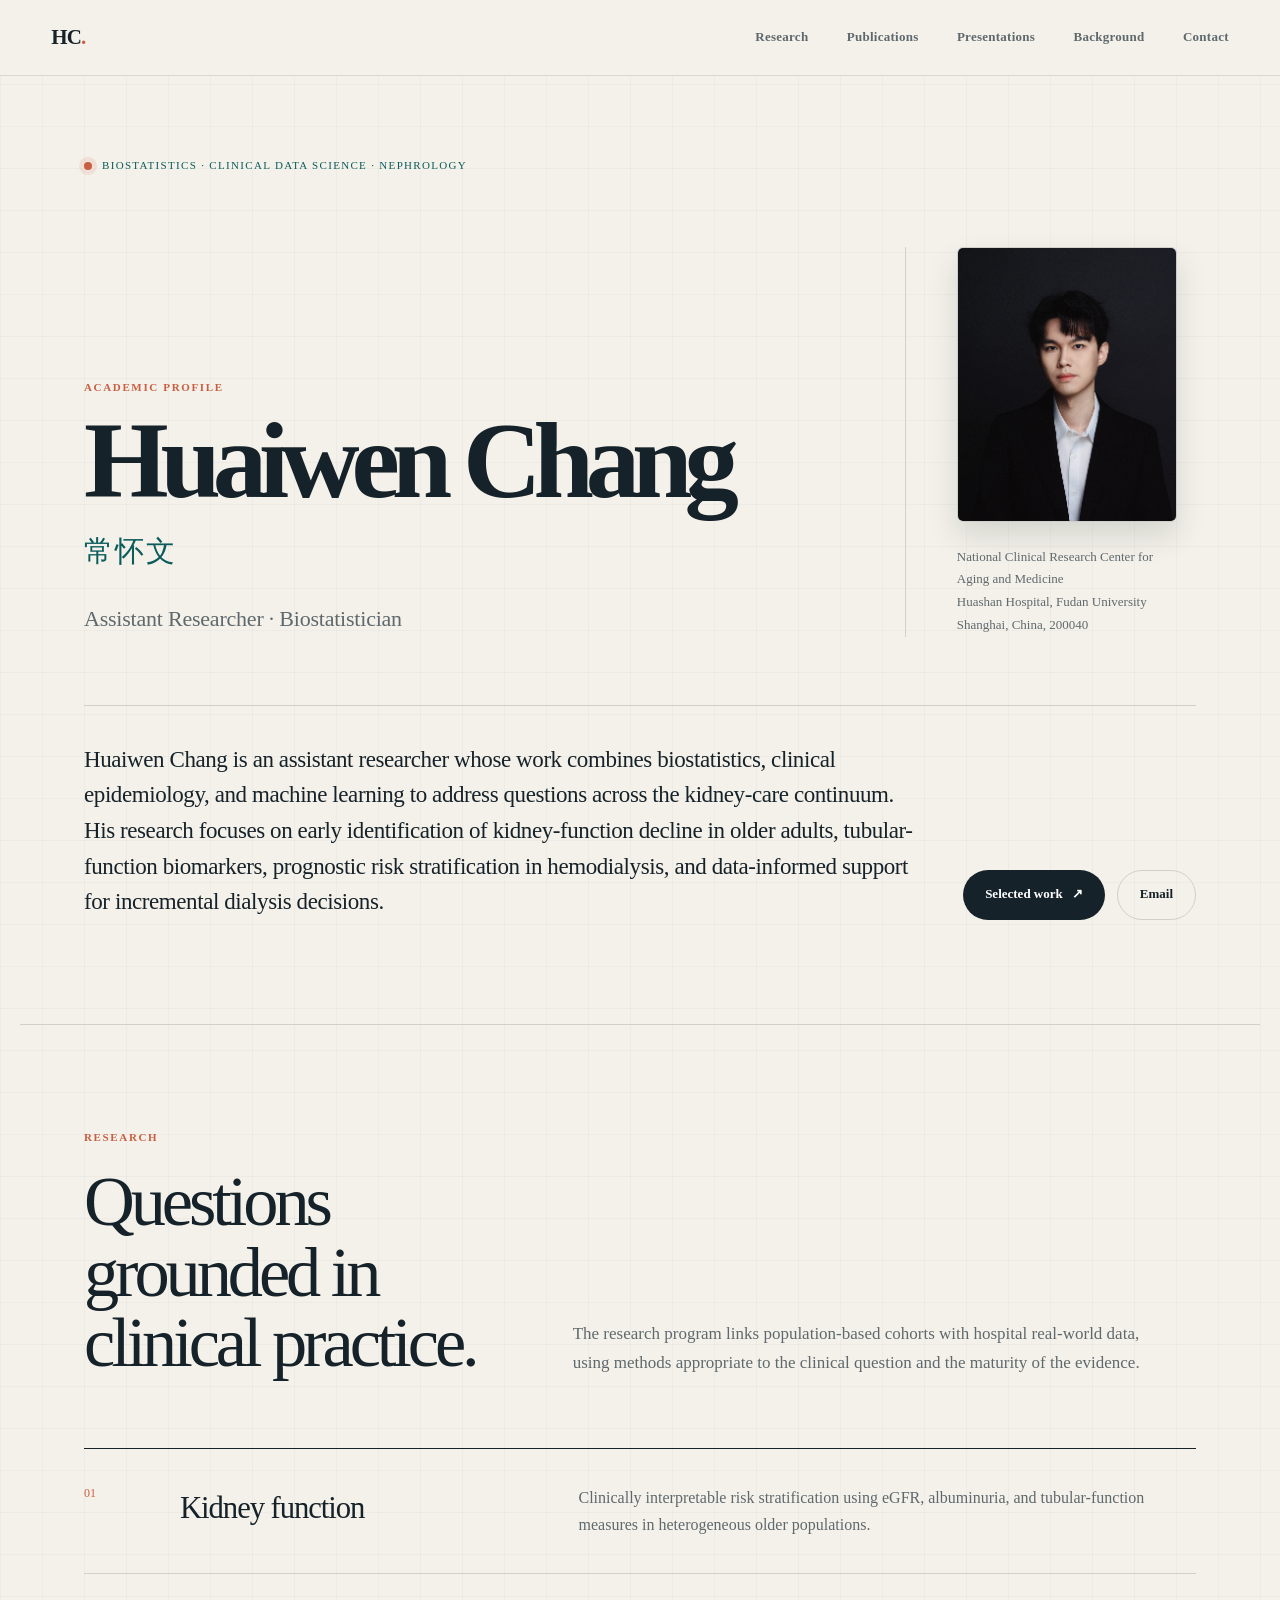
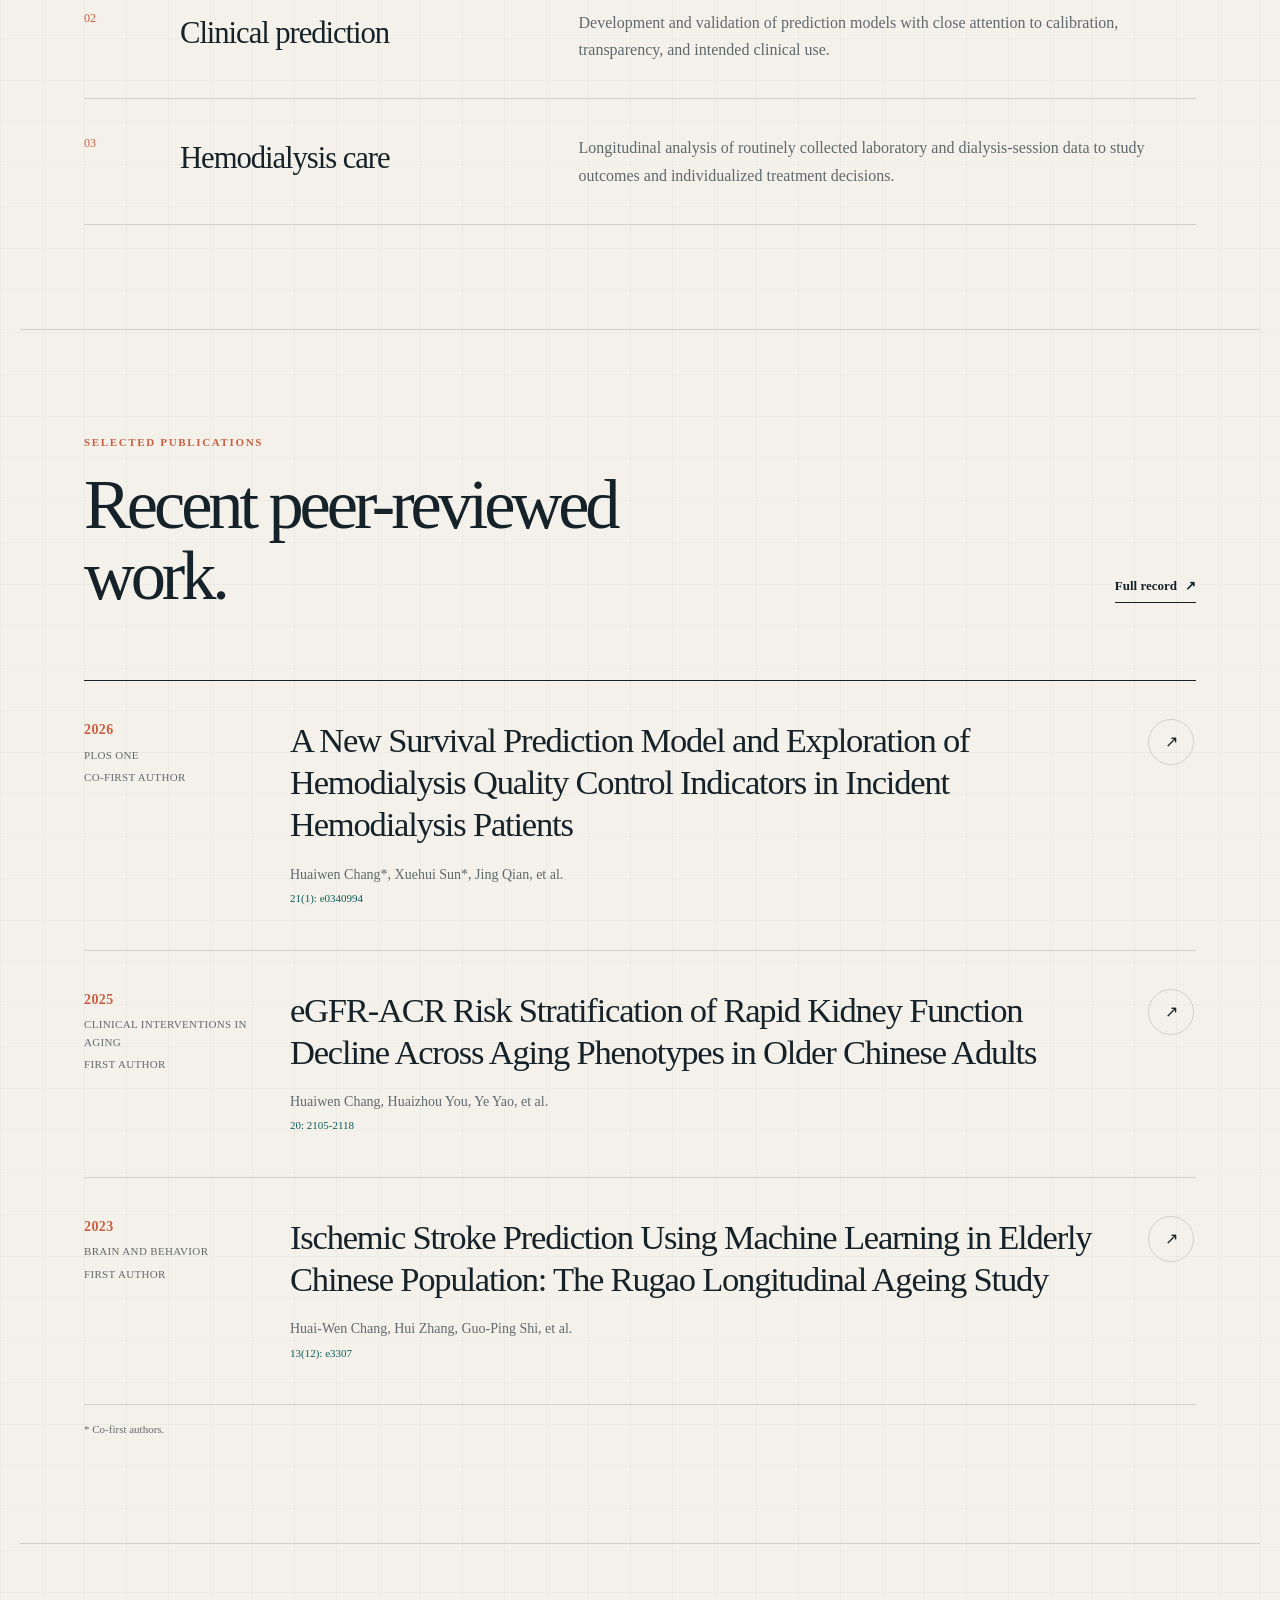
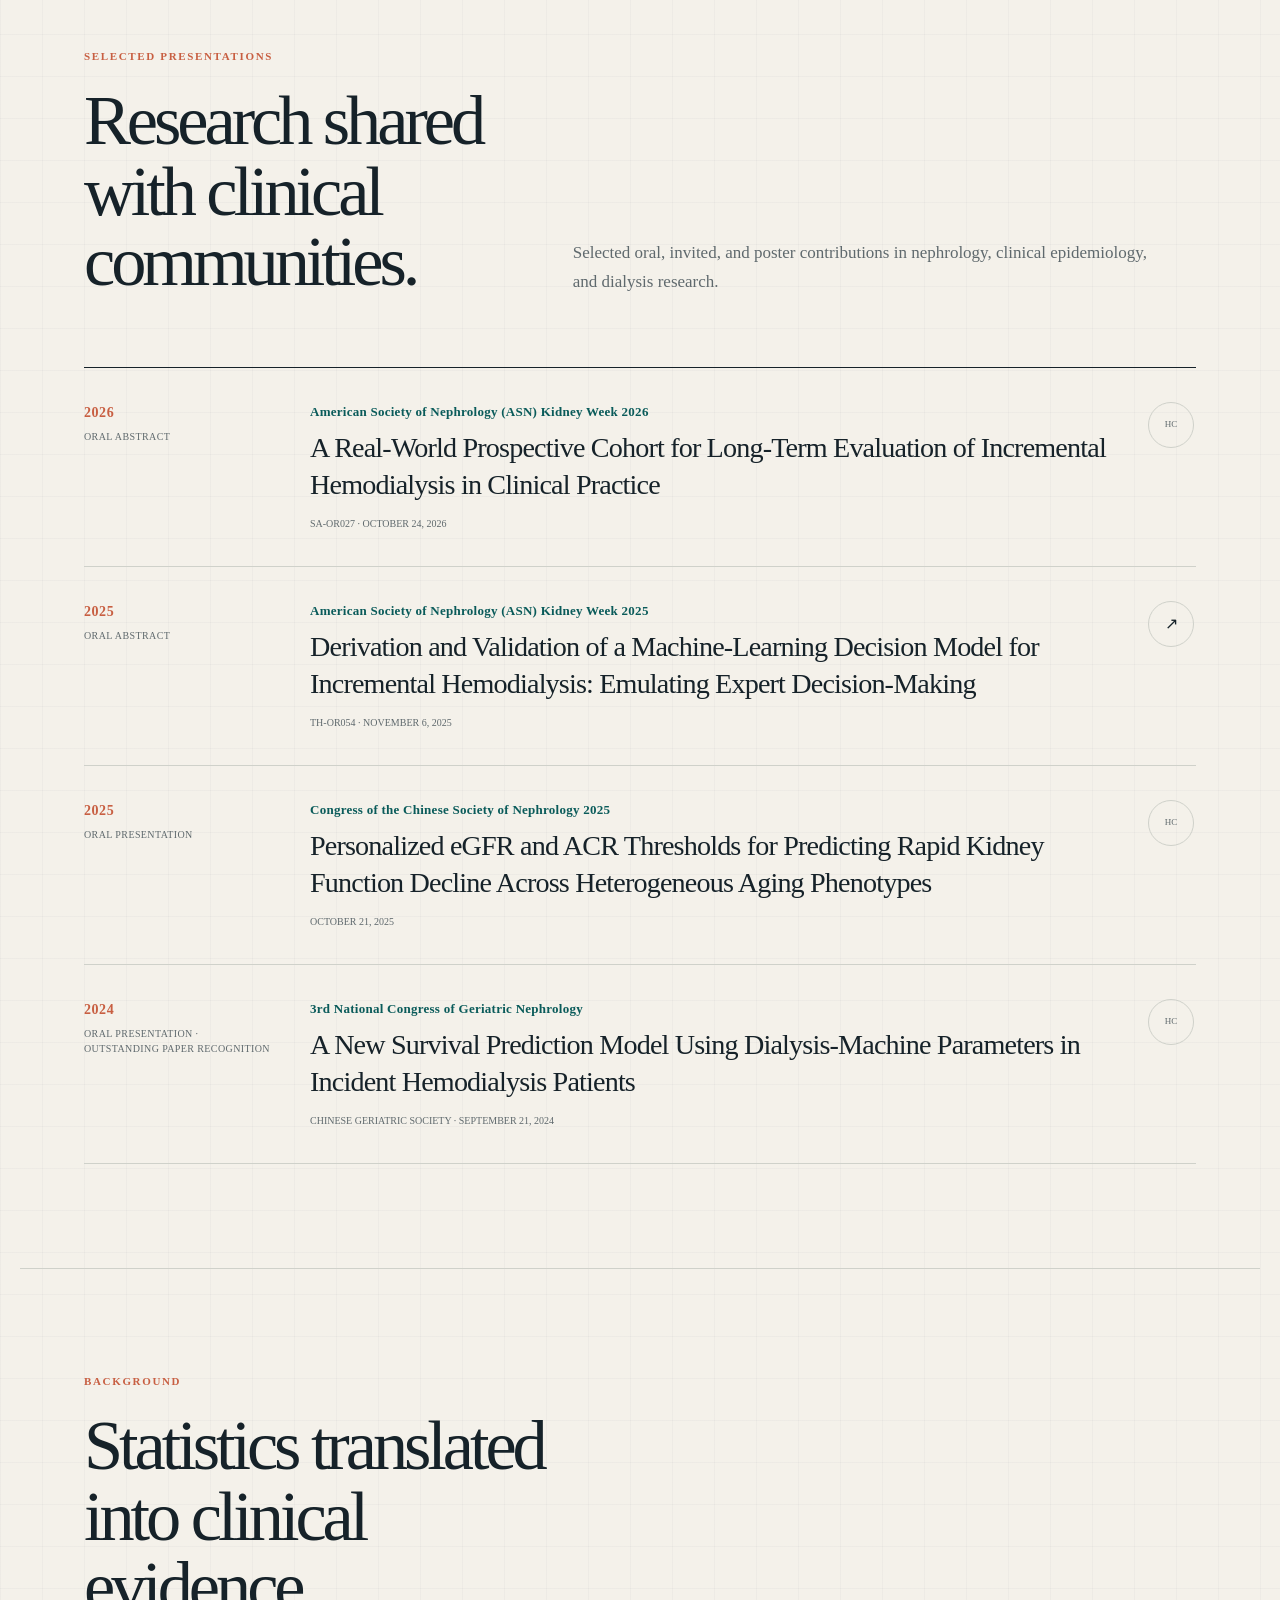
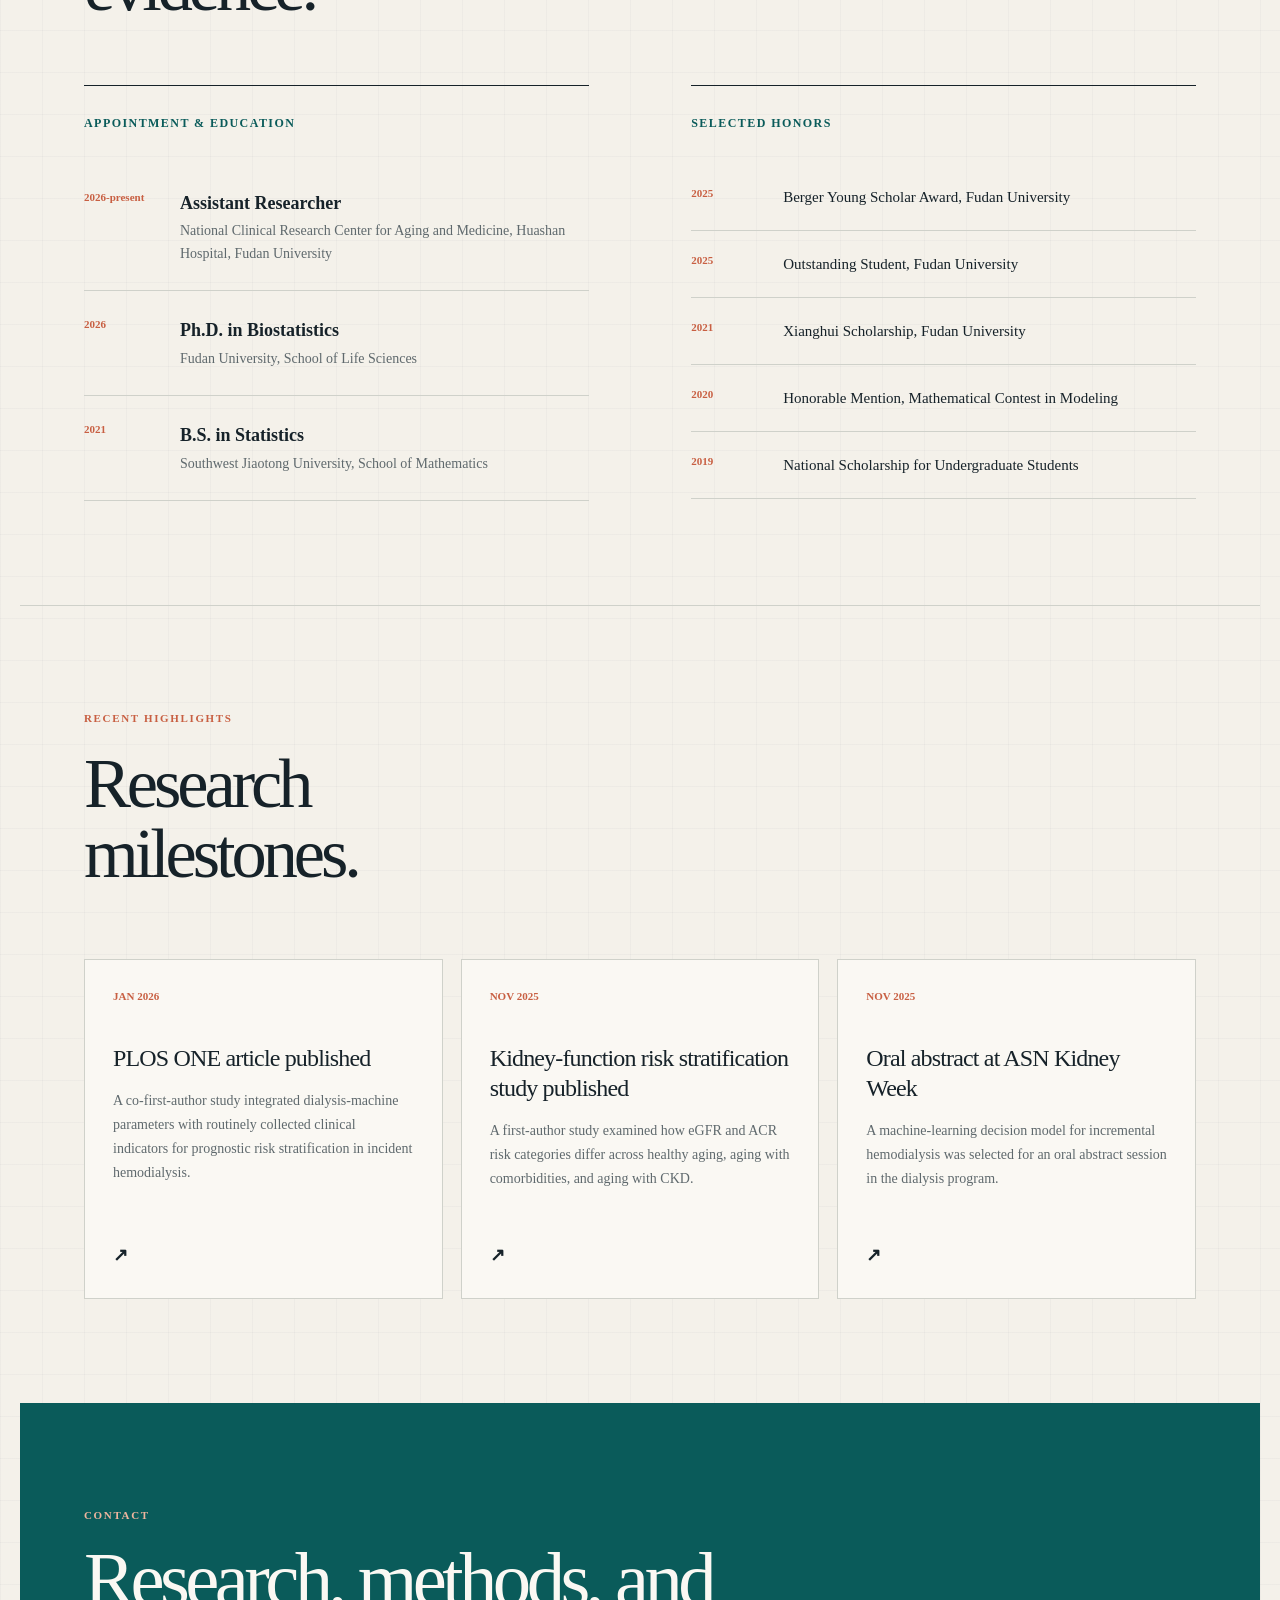
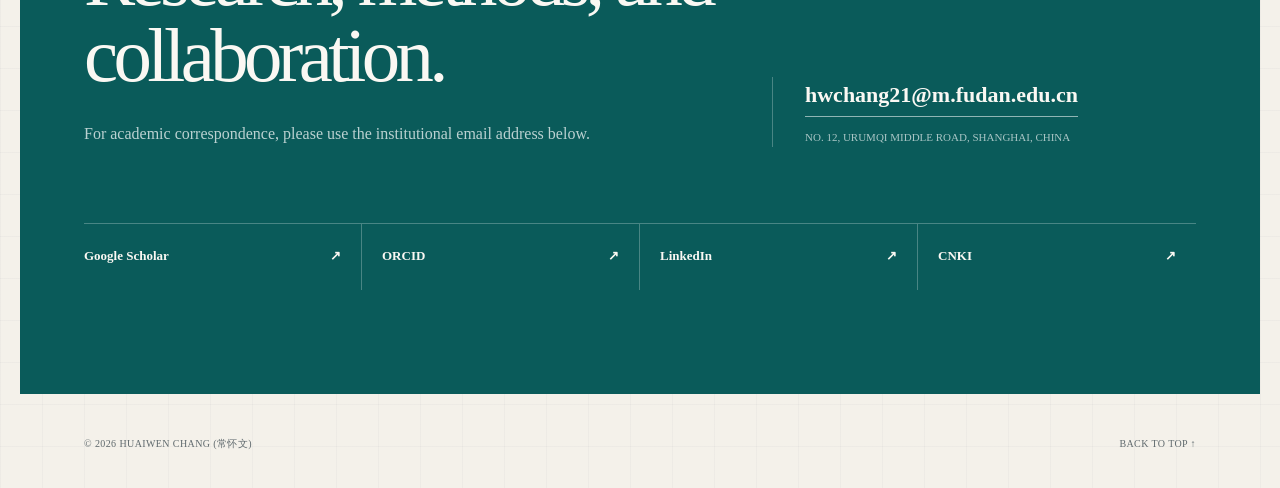
==== commit 1f81745e: "Update index.html" ====
--- a/index.html
+++ b/index.html
@@ -261,7 +261,7 @@
             <div class="presentation-body">
               <p class="presentation-venue">Congress of the Chinese Society of Nephrology 2025</p>
               <h3>Personalized eGFR and ACR Thresholds for Predicting Rapid Kidney Function Decline Across Heterogeneous Aging Phenotypes</h3>
-              <p>October 2025</p>
+              <p>October 21, 2025</p>
             </div>
             <span class="presentation-mark" aria-hidden="true">HC</span>
           </article>
@@ -274,7 +274,7 @@
             <div class="presentation-body">
               <p class="presentation-venue">3rd National Congress of Geriatric Nephrology</p>
               <h3>A New Survival Prediction Model Using Dialysis-Machine Parameters in Incident Hemodialysis Patients</h3>
-              <p>Chinese Geriatric Society · September 2024</p>
+              <p>Chinese Geriatric Society · September 21, 2024</p>
             </div>
             <span class="presentation-mark" aria-hidden="true">HC</span>
           </article>
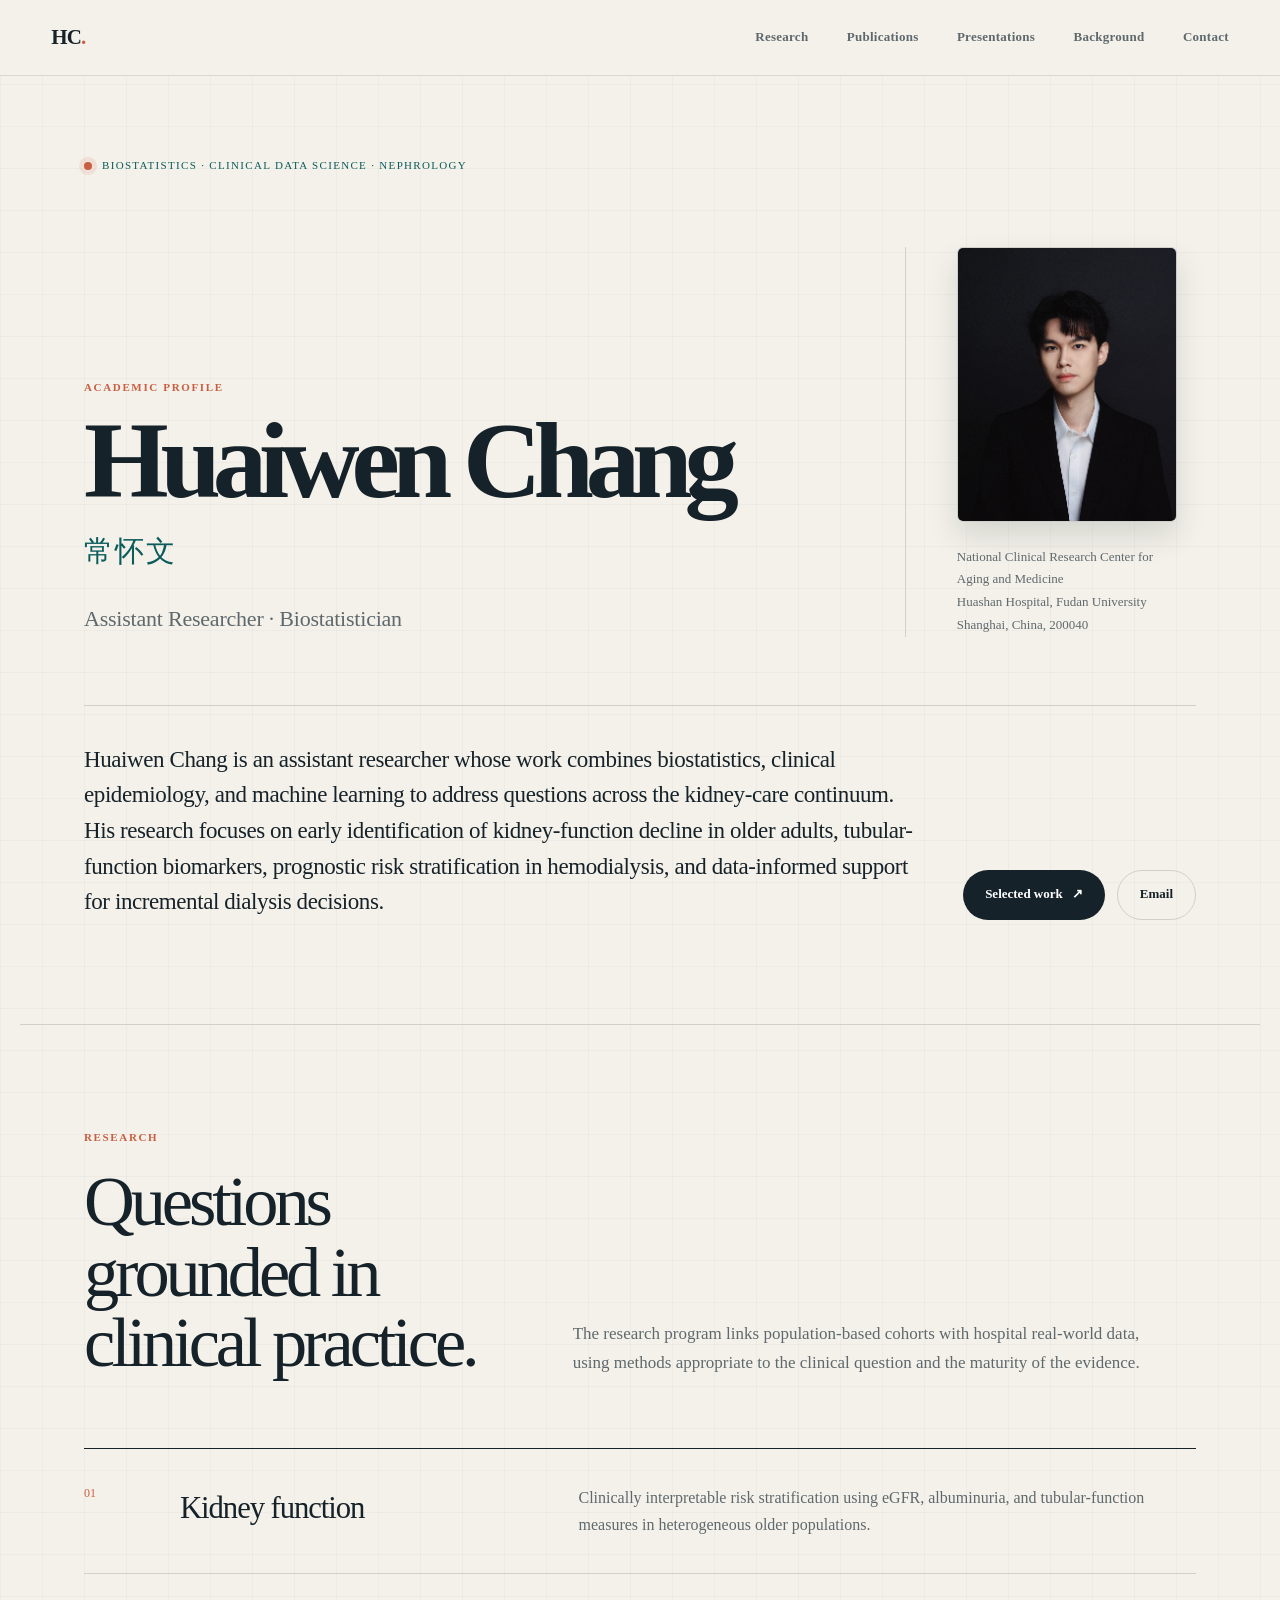
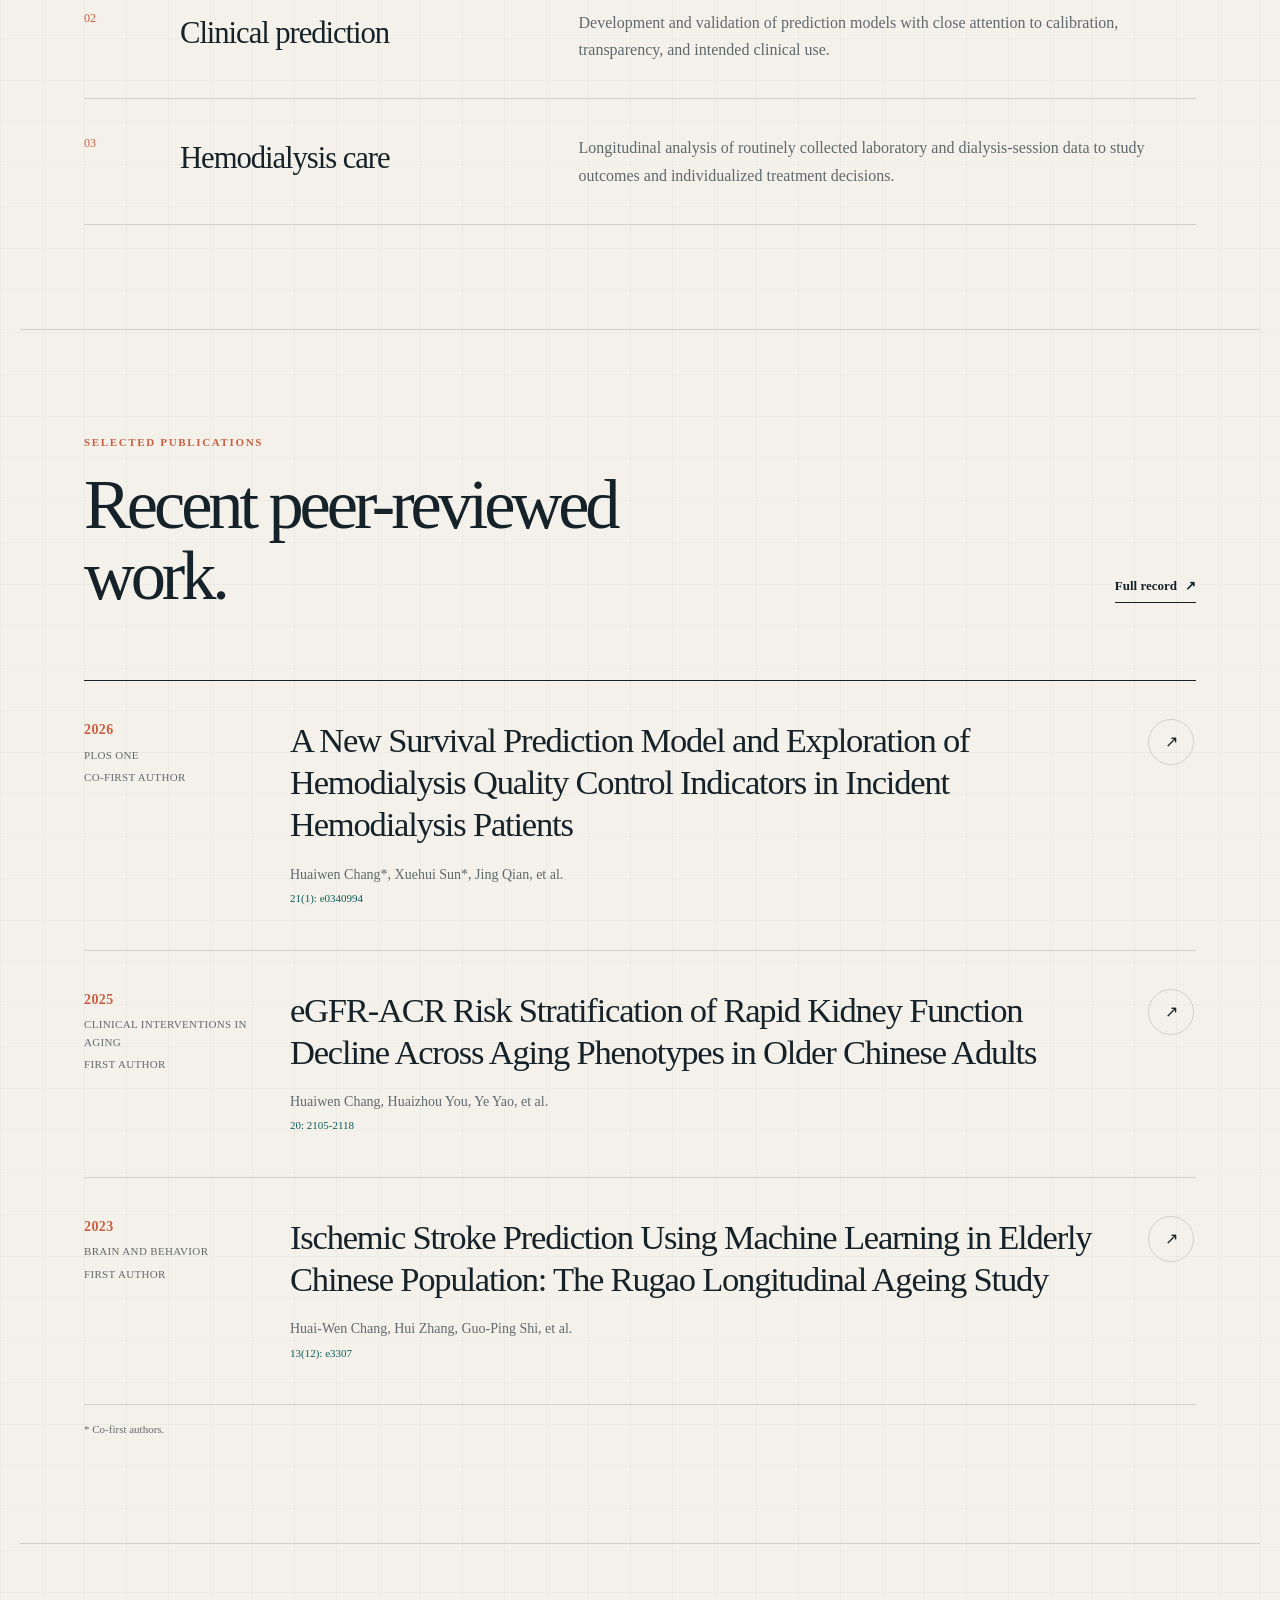
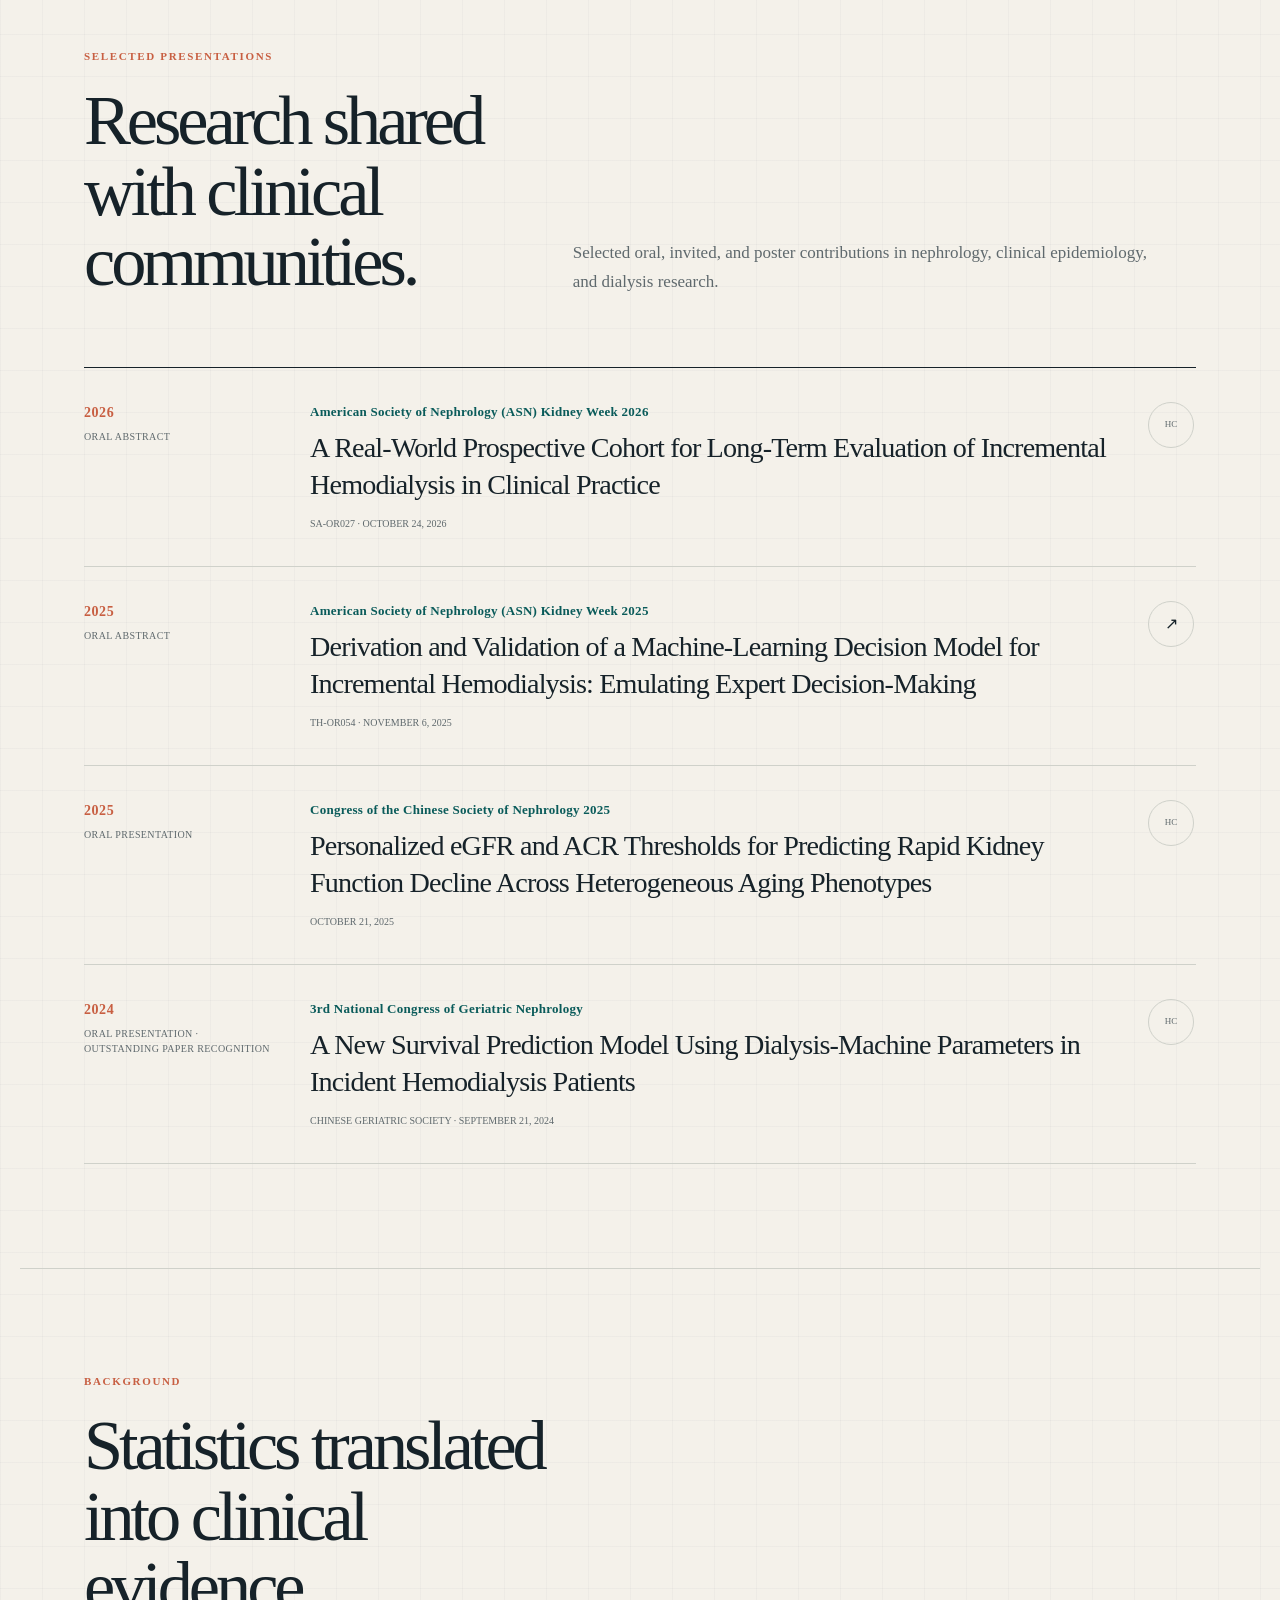
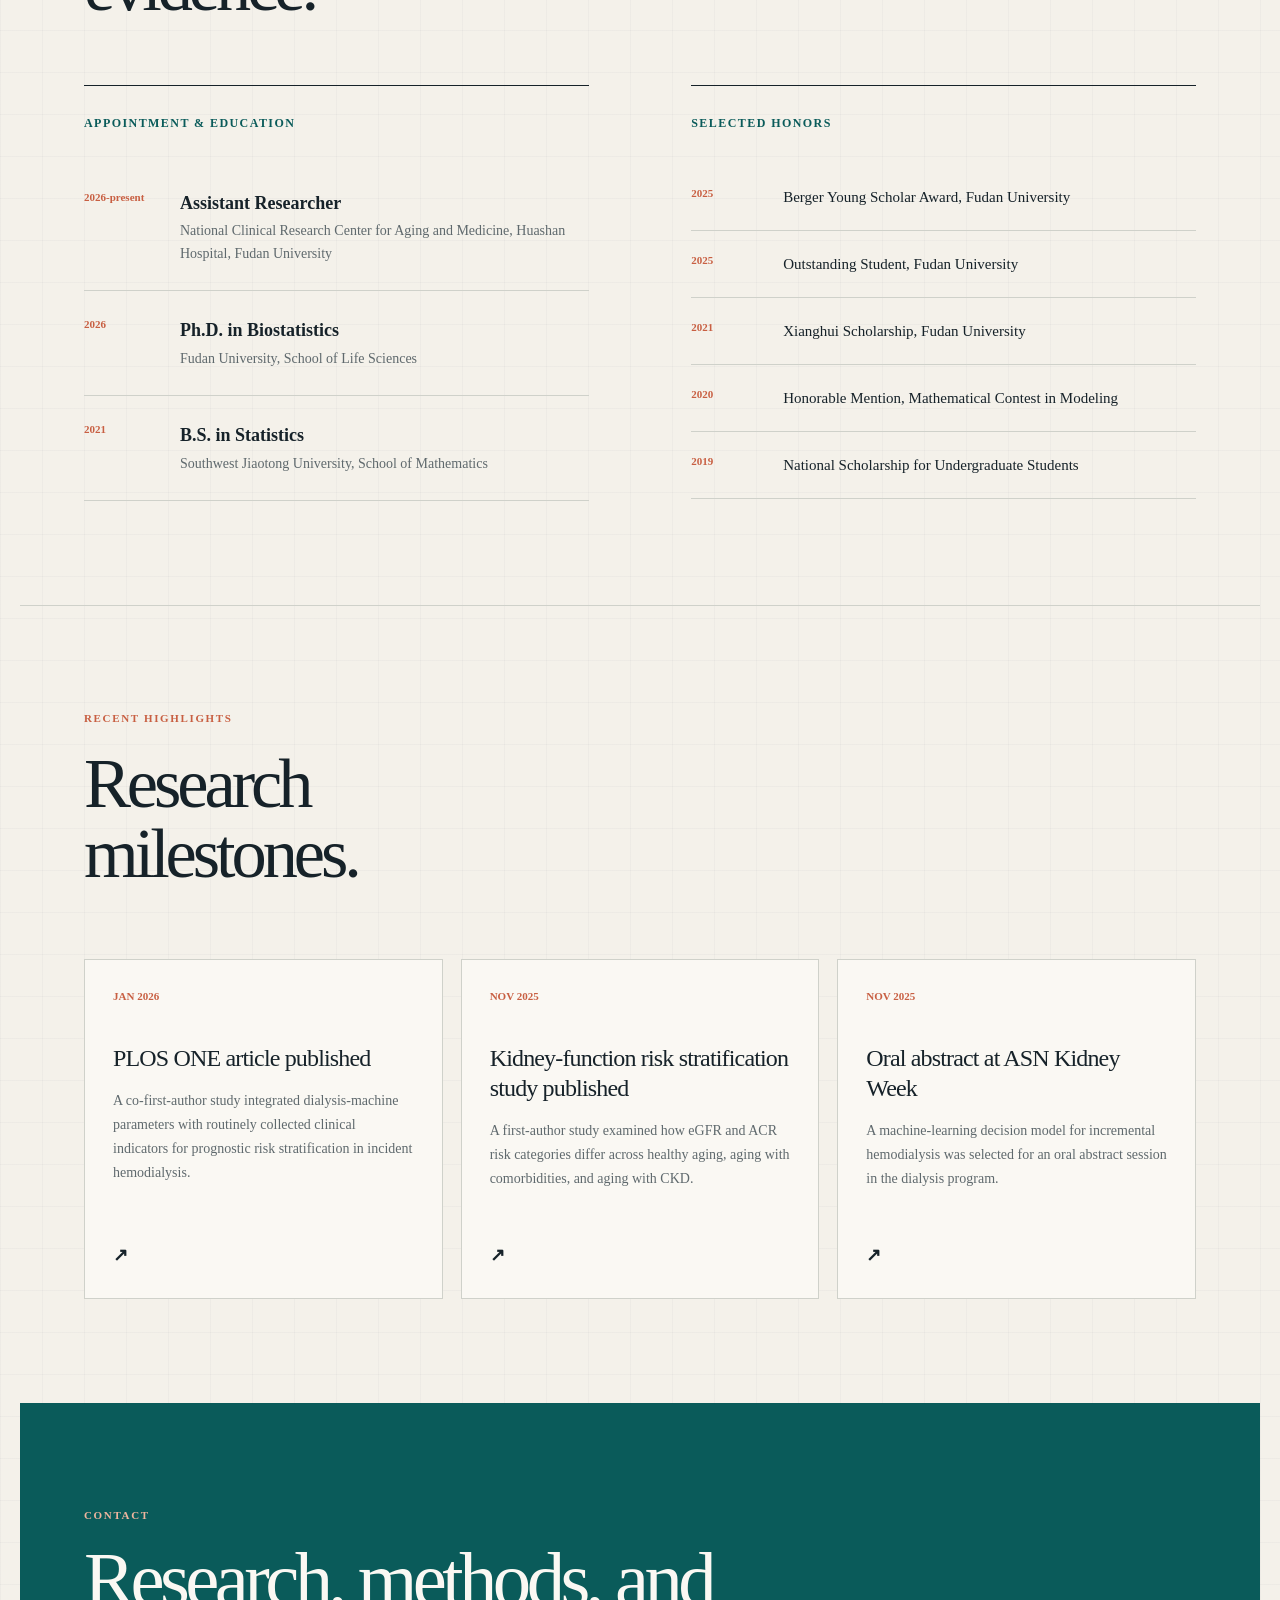
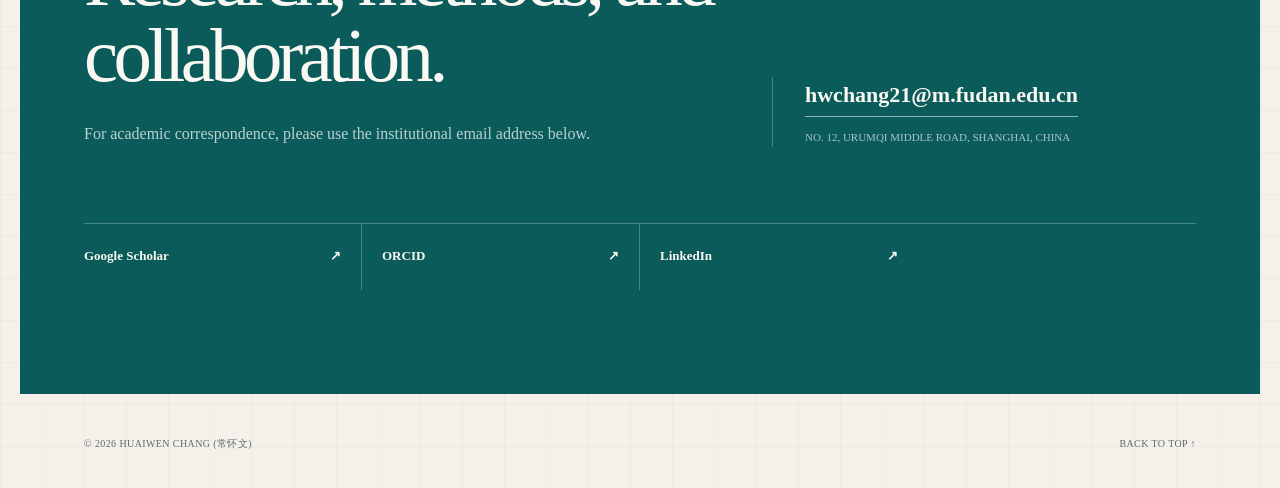
==== commit 8e144c44: "Update index.html" ====
--- a/index.html
+++ b/index.html
@@ -371,7 +371,6 @@
           <a href="https://scholar.google.com/citations?hl=en&amp;user=1vrpqoAAAAAJ" target="_blank" rel="me noreferrer">Google Scholar <span aria-hidden="true">↗</span></a>
           <a href="https://orcid.org/0000-0002-8283-7925" target="_blank" rel="me noreferrer">ORCID <span aria-hidden="true">↗</span></a>
           <a href="https://www.linkedin.com/in/hwchang21/" target="_blank" rel="me noreferrer">LinkedIn <span aria-hidden="true">↗</span></a>
-          <a href="https://au.cnki.net/author/personalInfo/000048738318" target="_blank" rel="me noreferrer">CNKI <span aria-hidden="true">↗</span></a>
         </div>
       </section>
     </main>
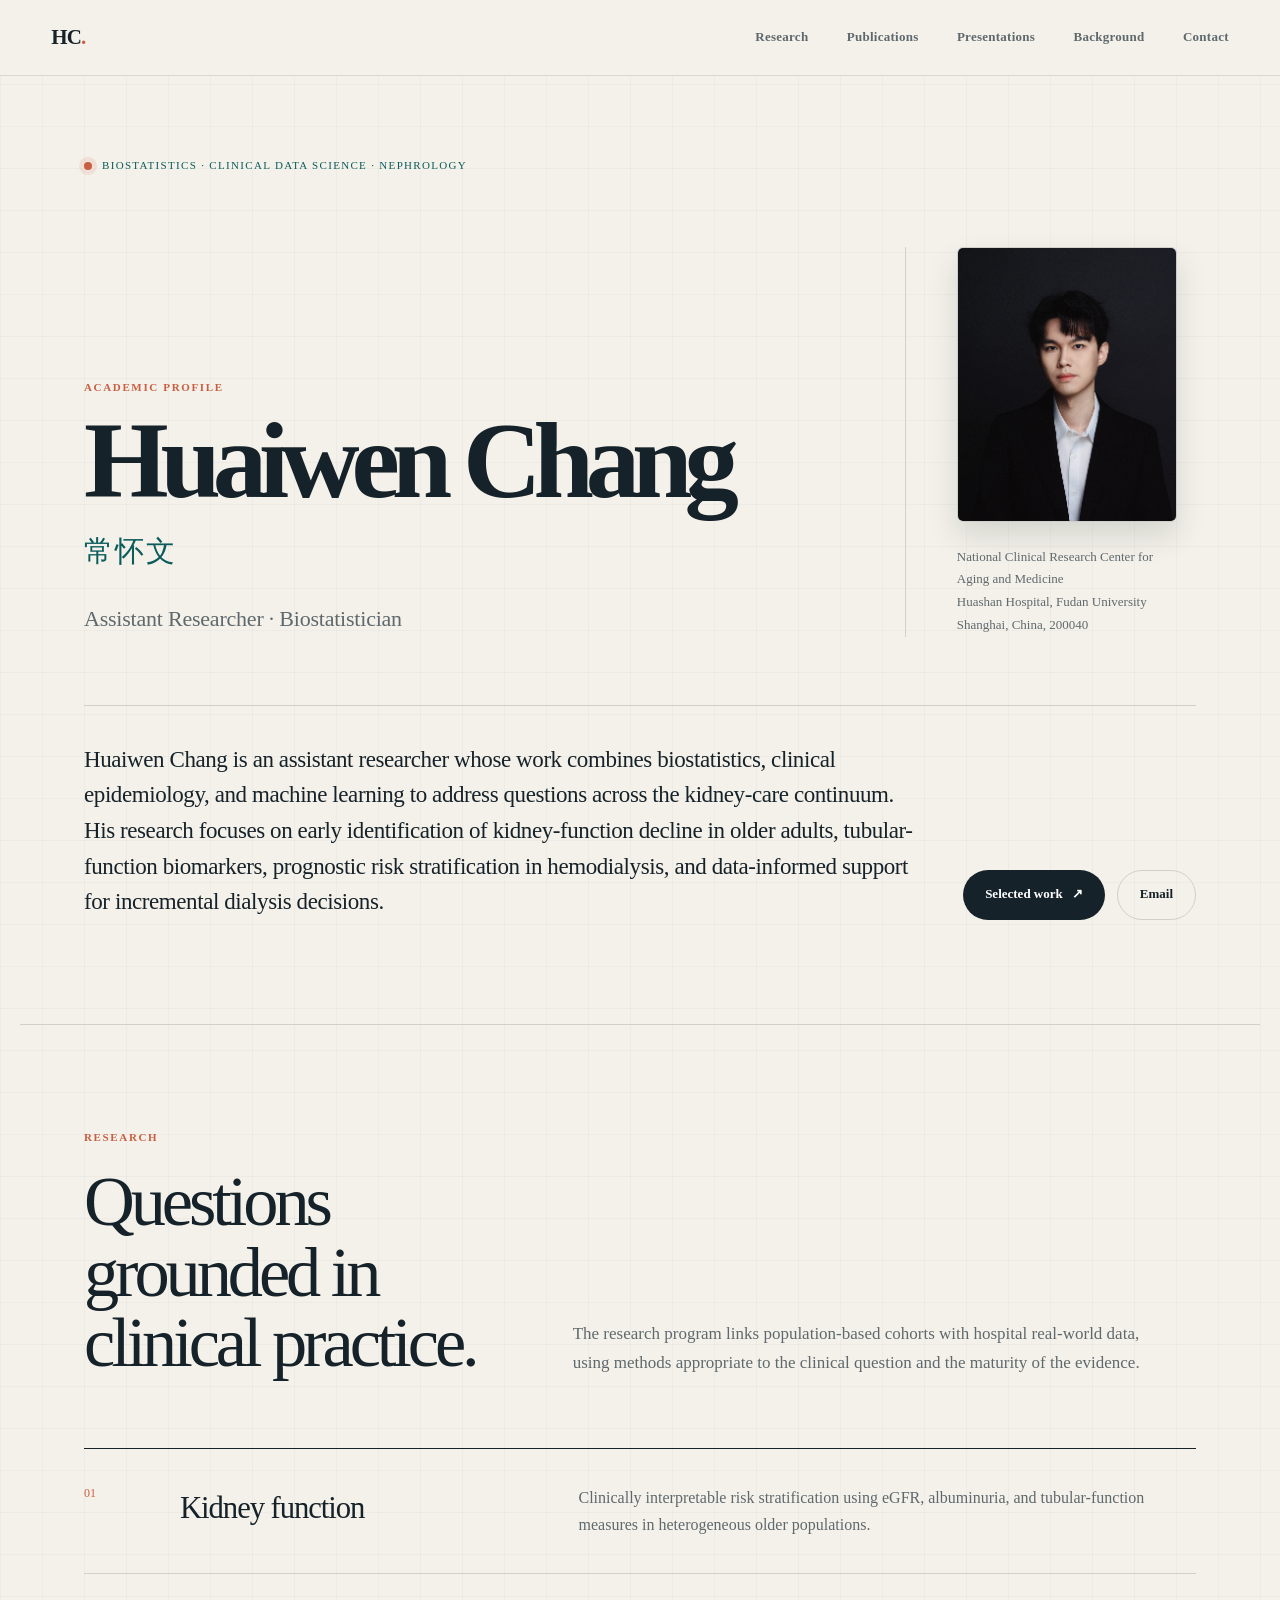
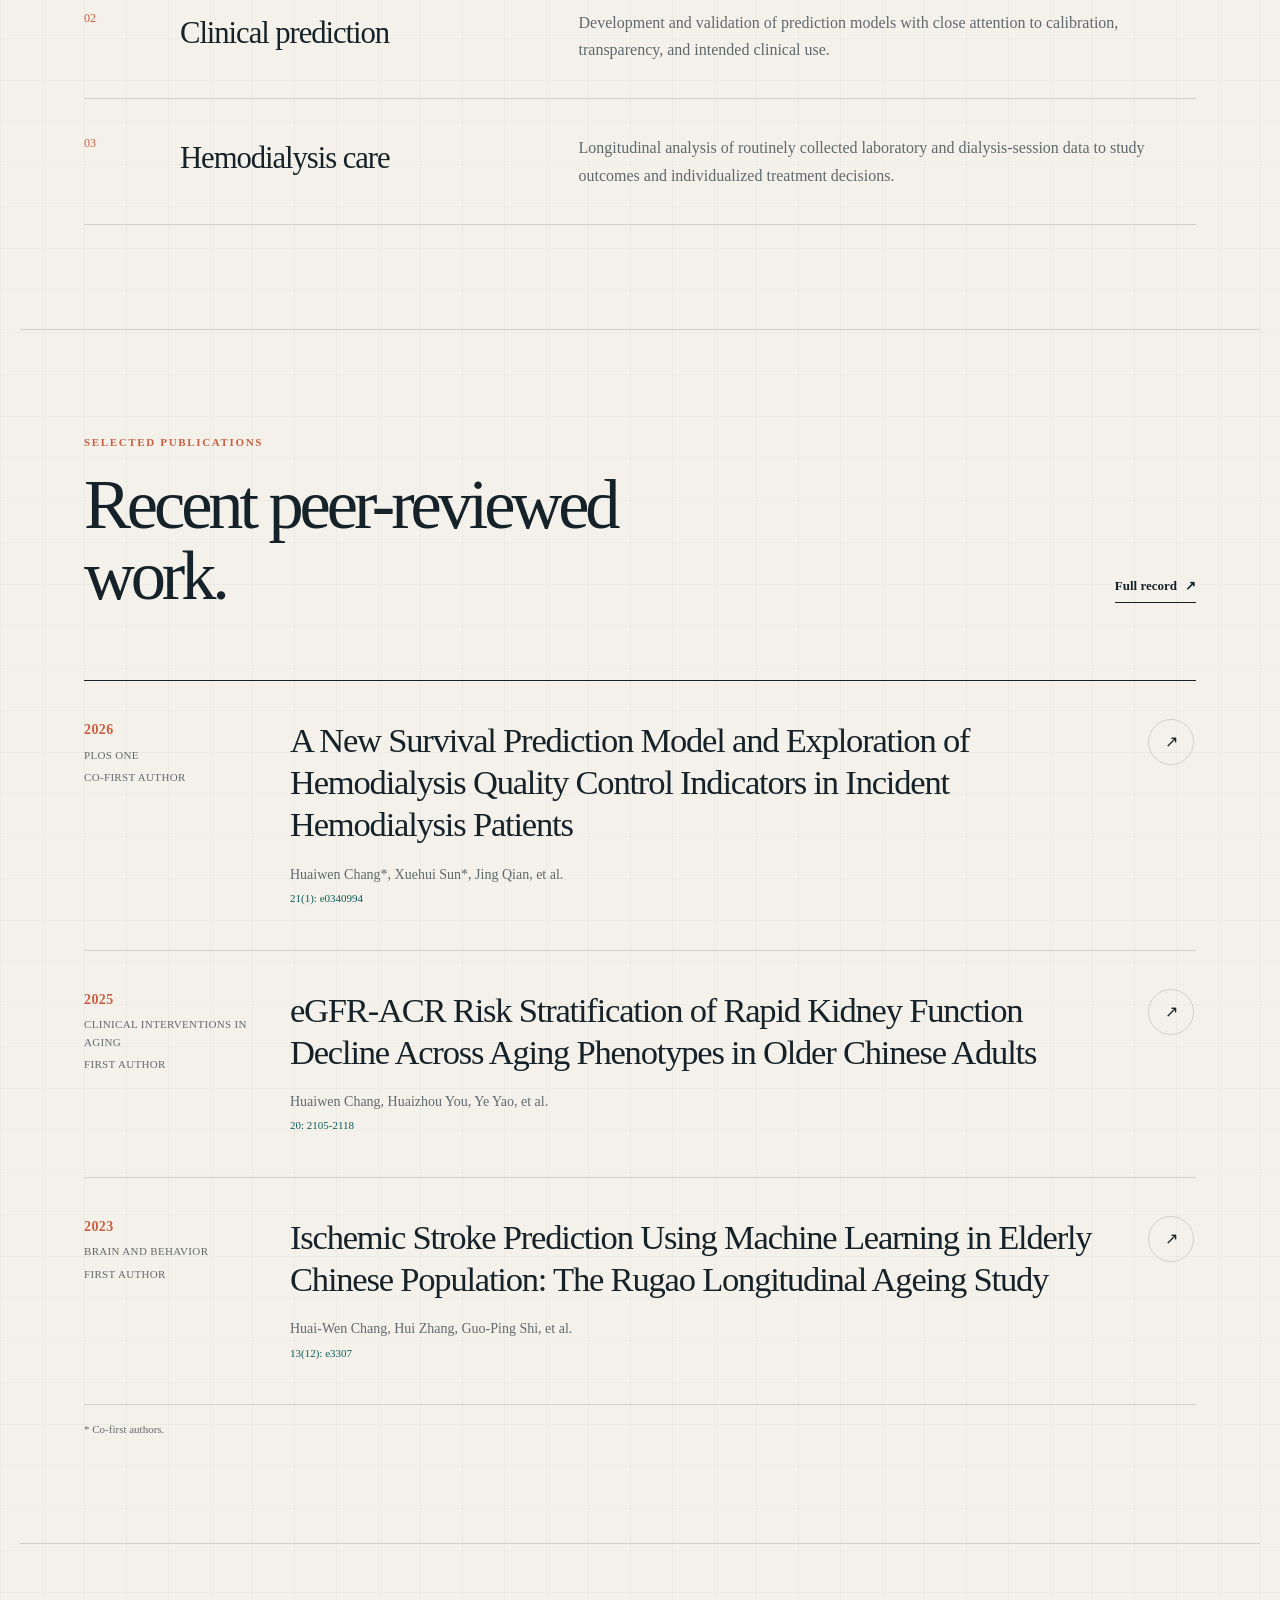
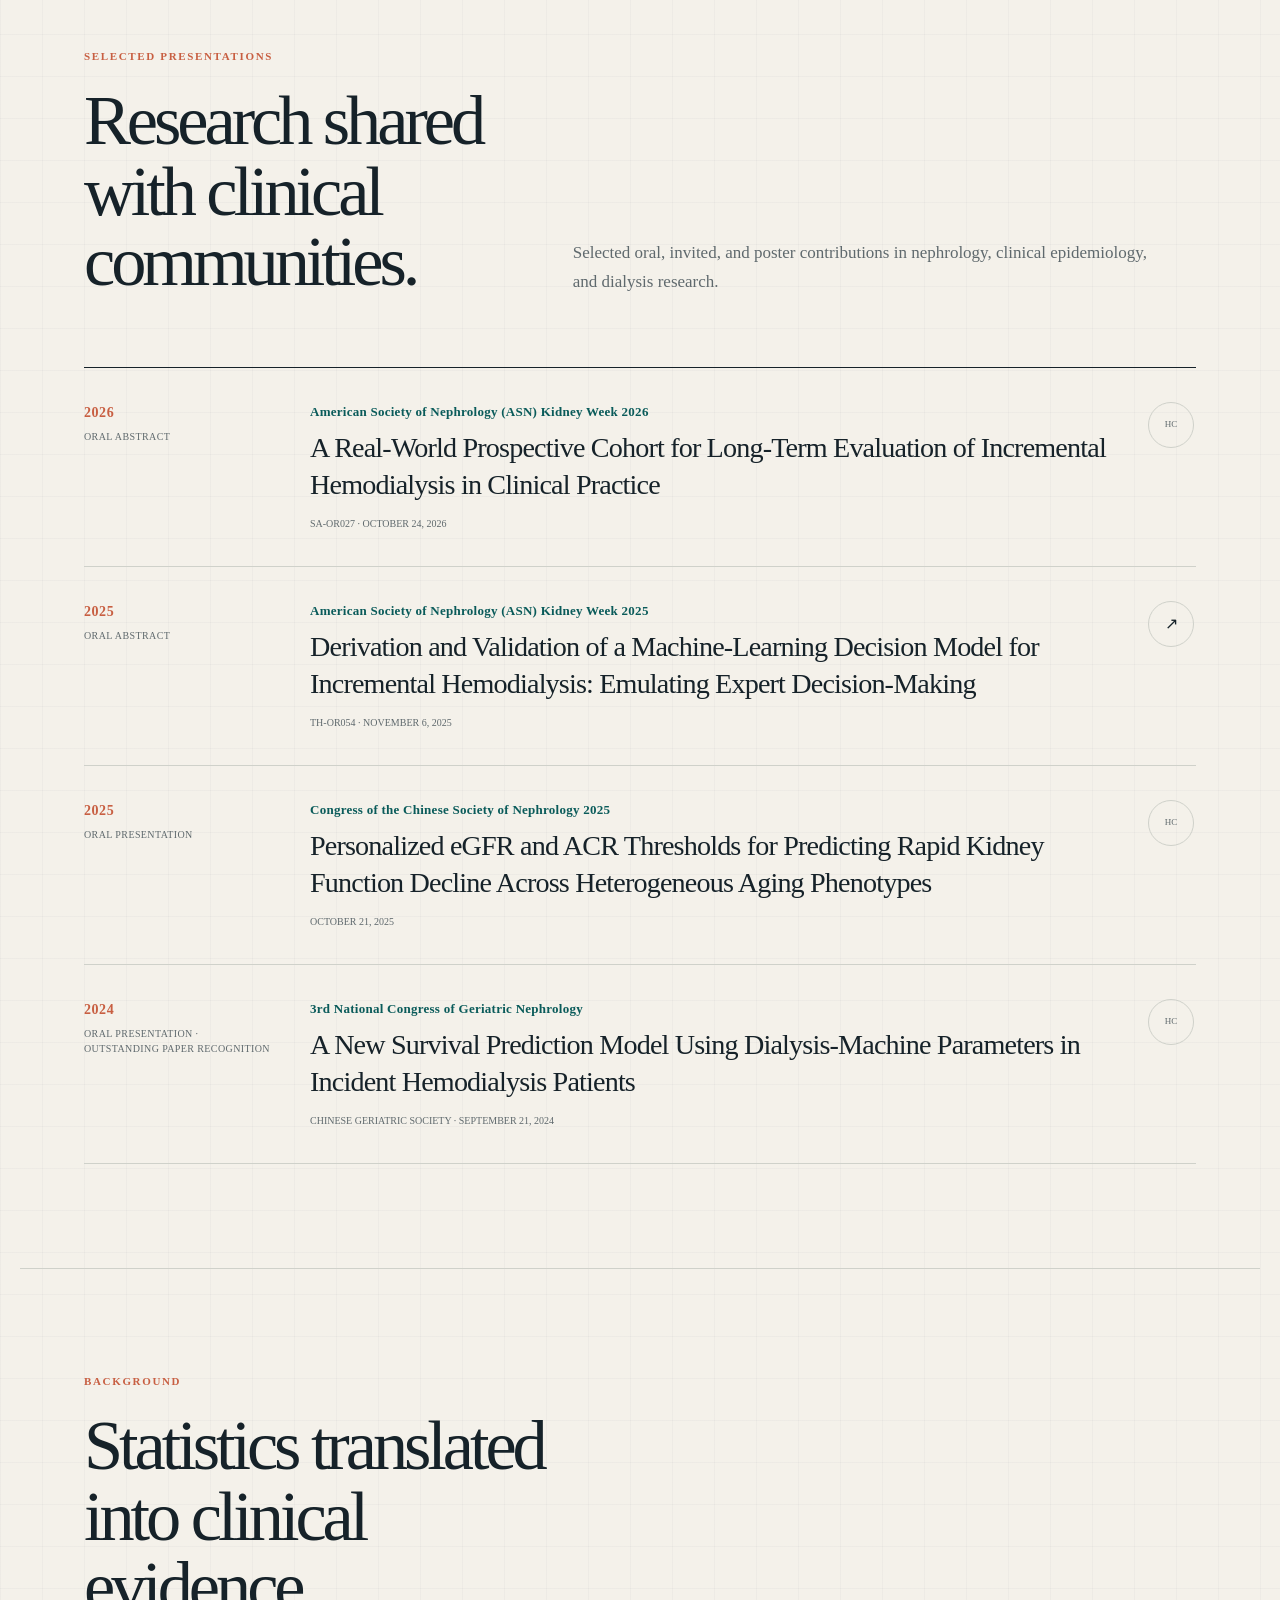
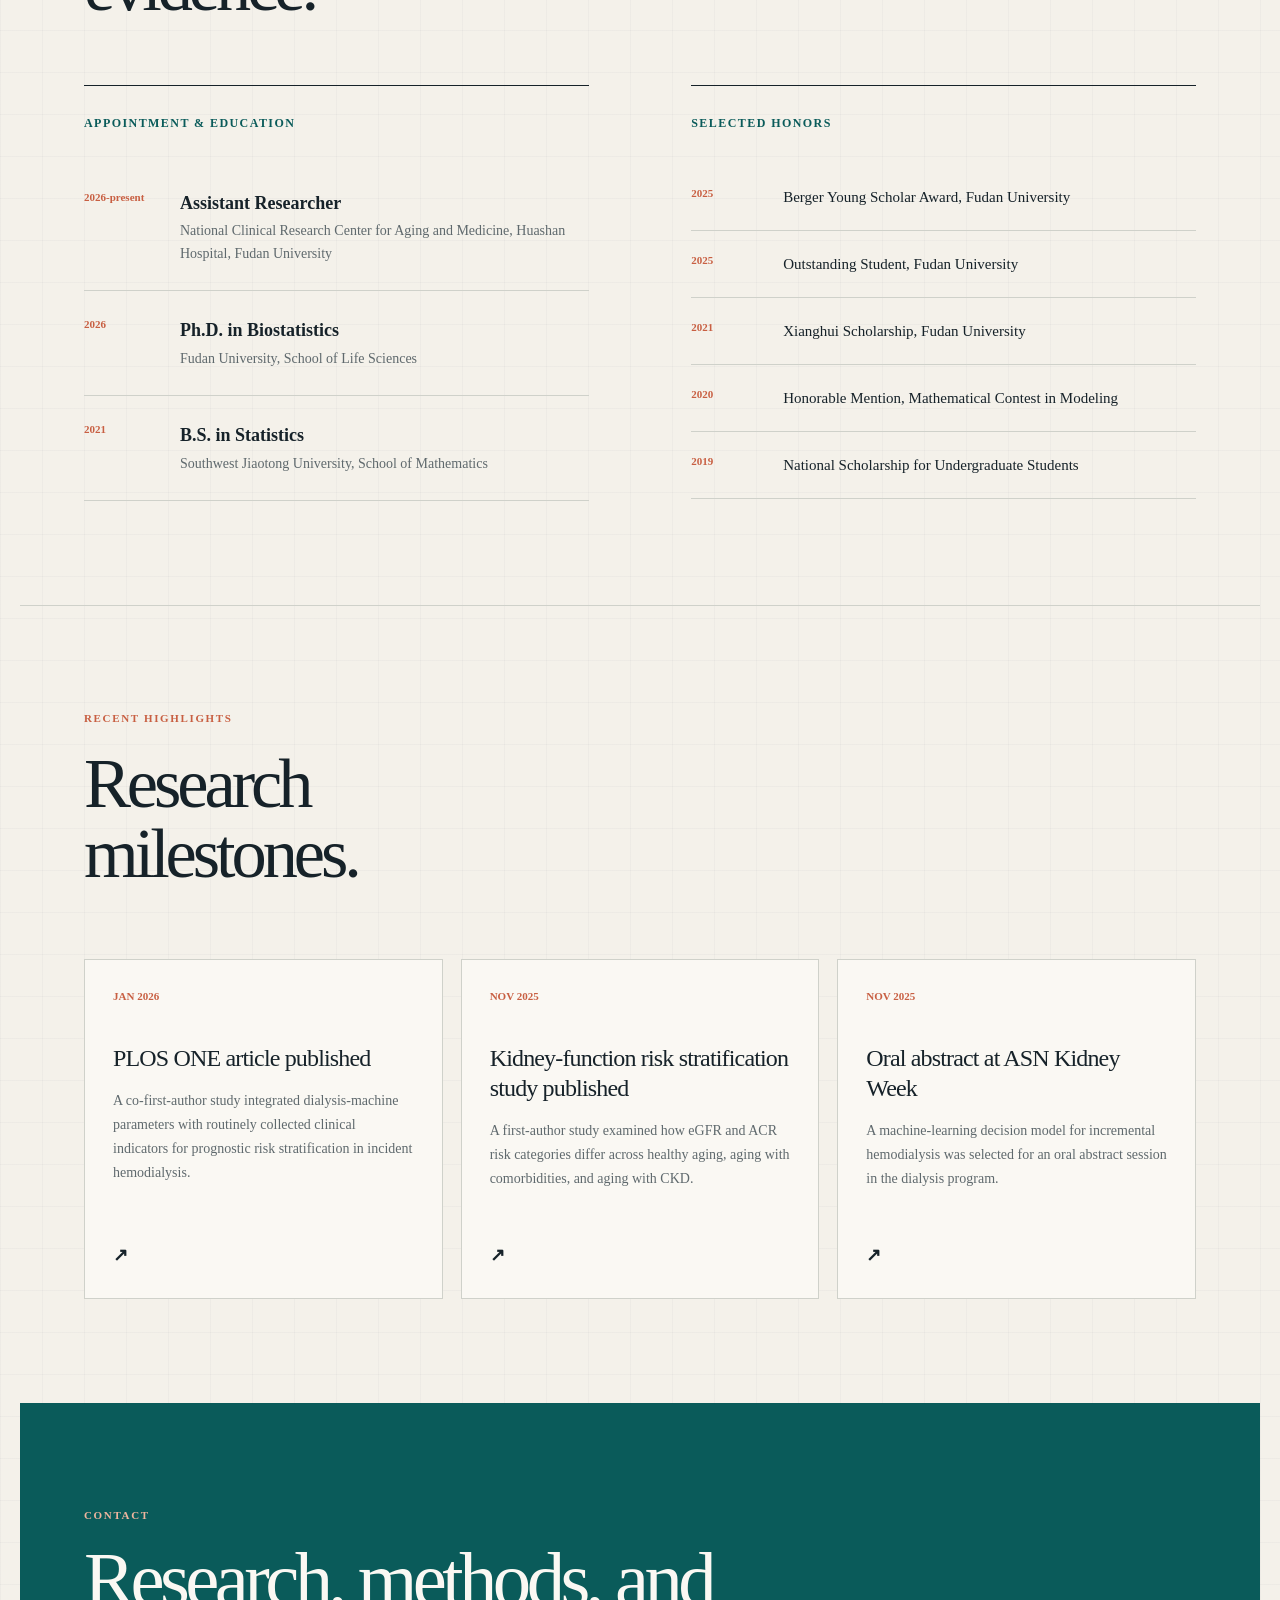
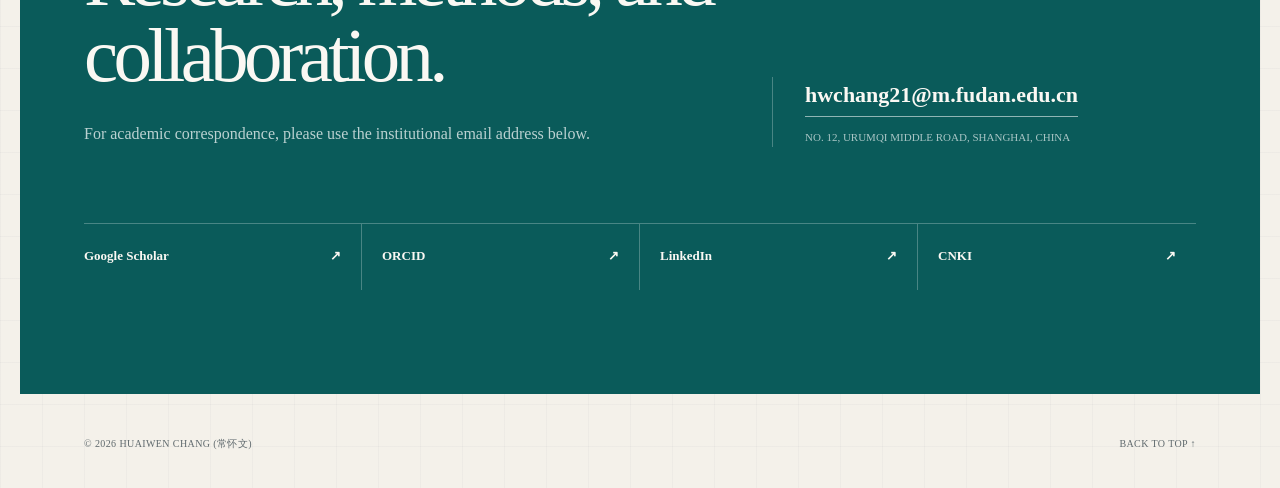
==== commit 983952a6: "Update index.html" ====
--- a/index.html
+++ b/index.html
@@ -371,6 +371,7 @@
           <a href="https://scholar.google.com/citations?hl=en&amp;user=1vrpqoAAAAAJ" target="_blank" rel="me noreferrer">Google Scholar <span aria-hidden="true">↗</span></a>
           <a href="https://orcid.org/0000-0002-8283-7925" target="_blank" rel="me noreferrer">ORCID <span aria-hidden="true">↗</span></a>
           <a href="https://www.linkedin.com/in/hwchang21/" target="_blank" rel="me noreferrer">LinkedIn <span aria-hidden="true">↗</span></a>
+          <a href="https://au.cnki.net/author/personalInfo/000048738318" target="_blank" rel="me noreferrer">CNKI <span aria-hidden="true">↗</span></a>
         </div>
       </section>
     </main>
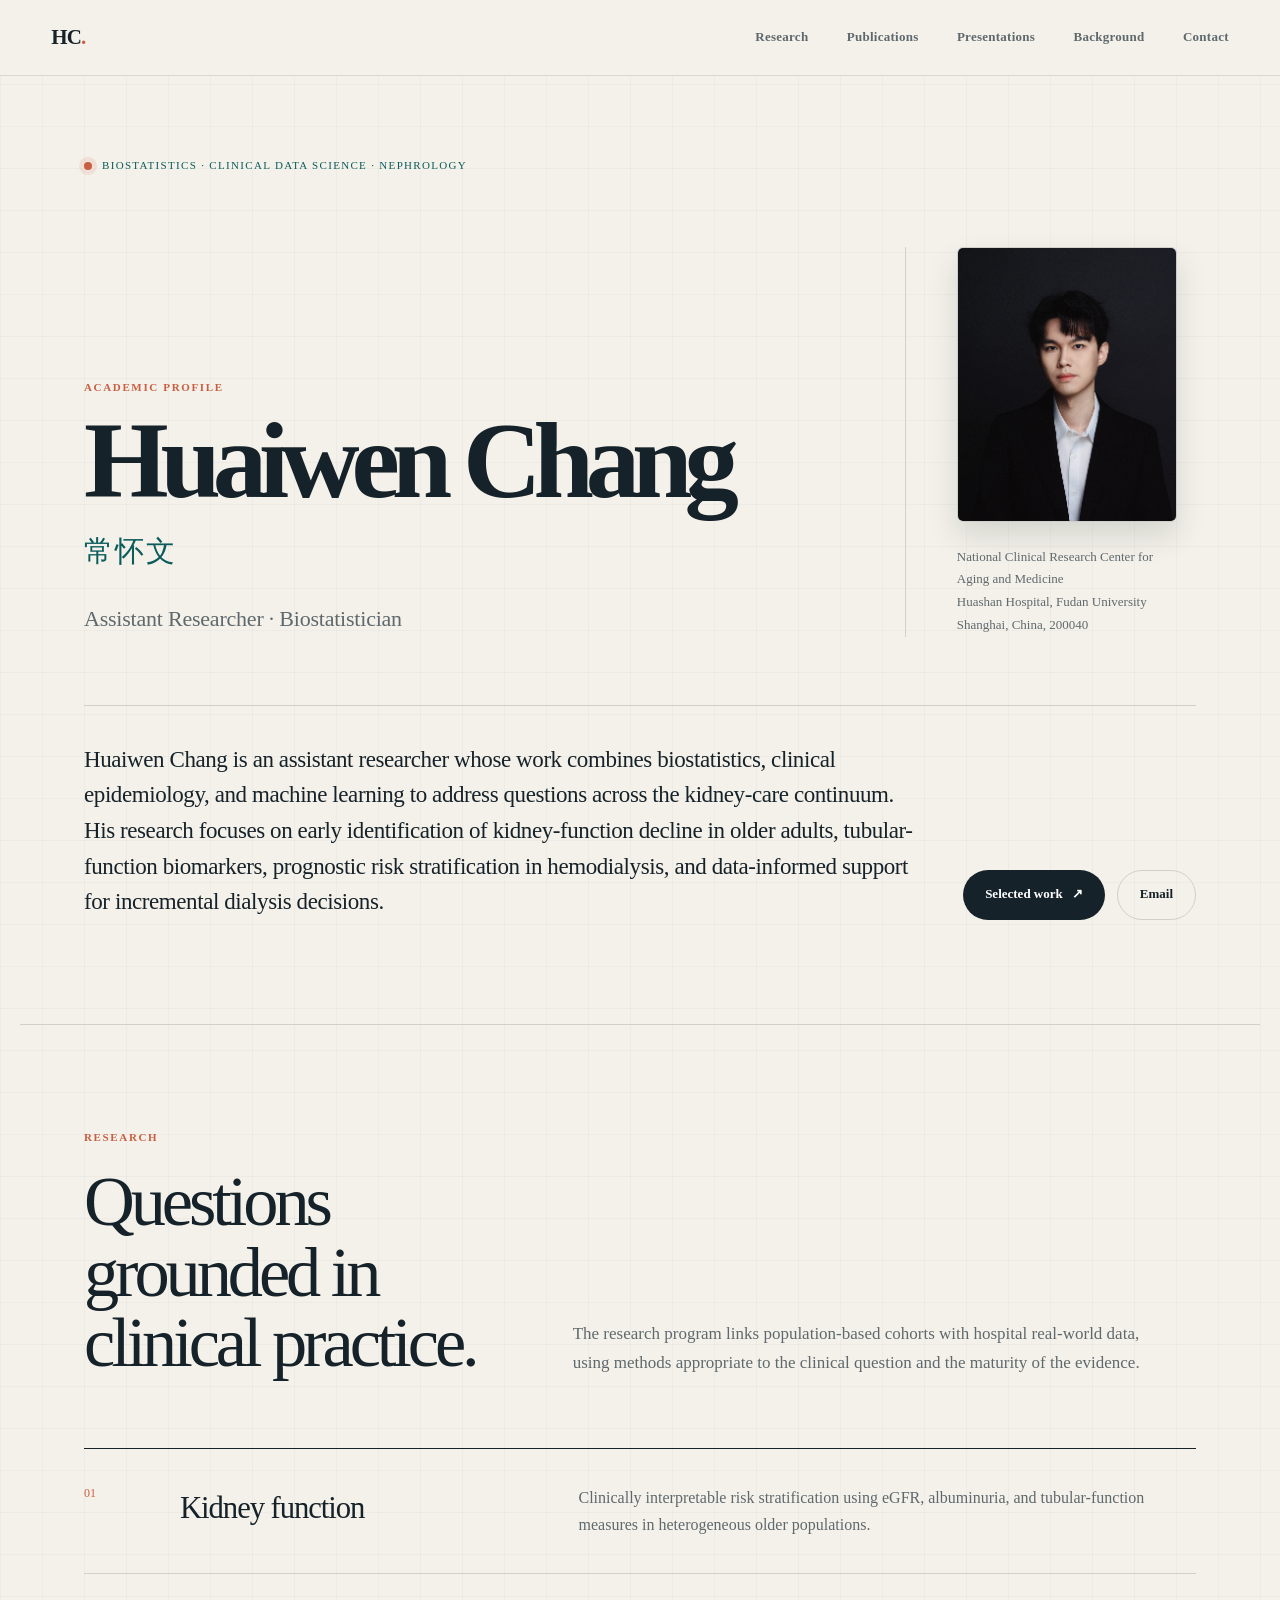
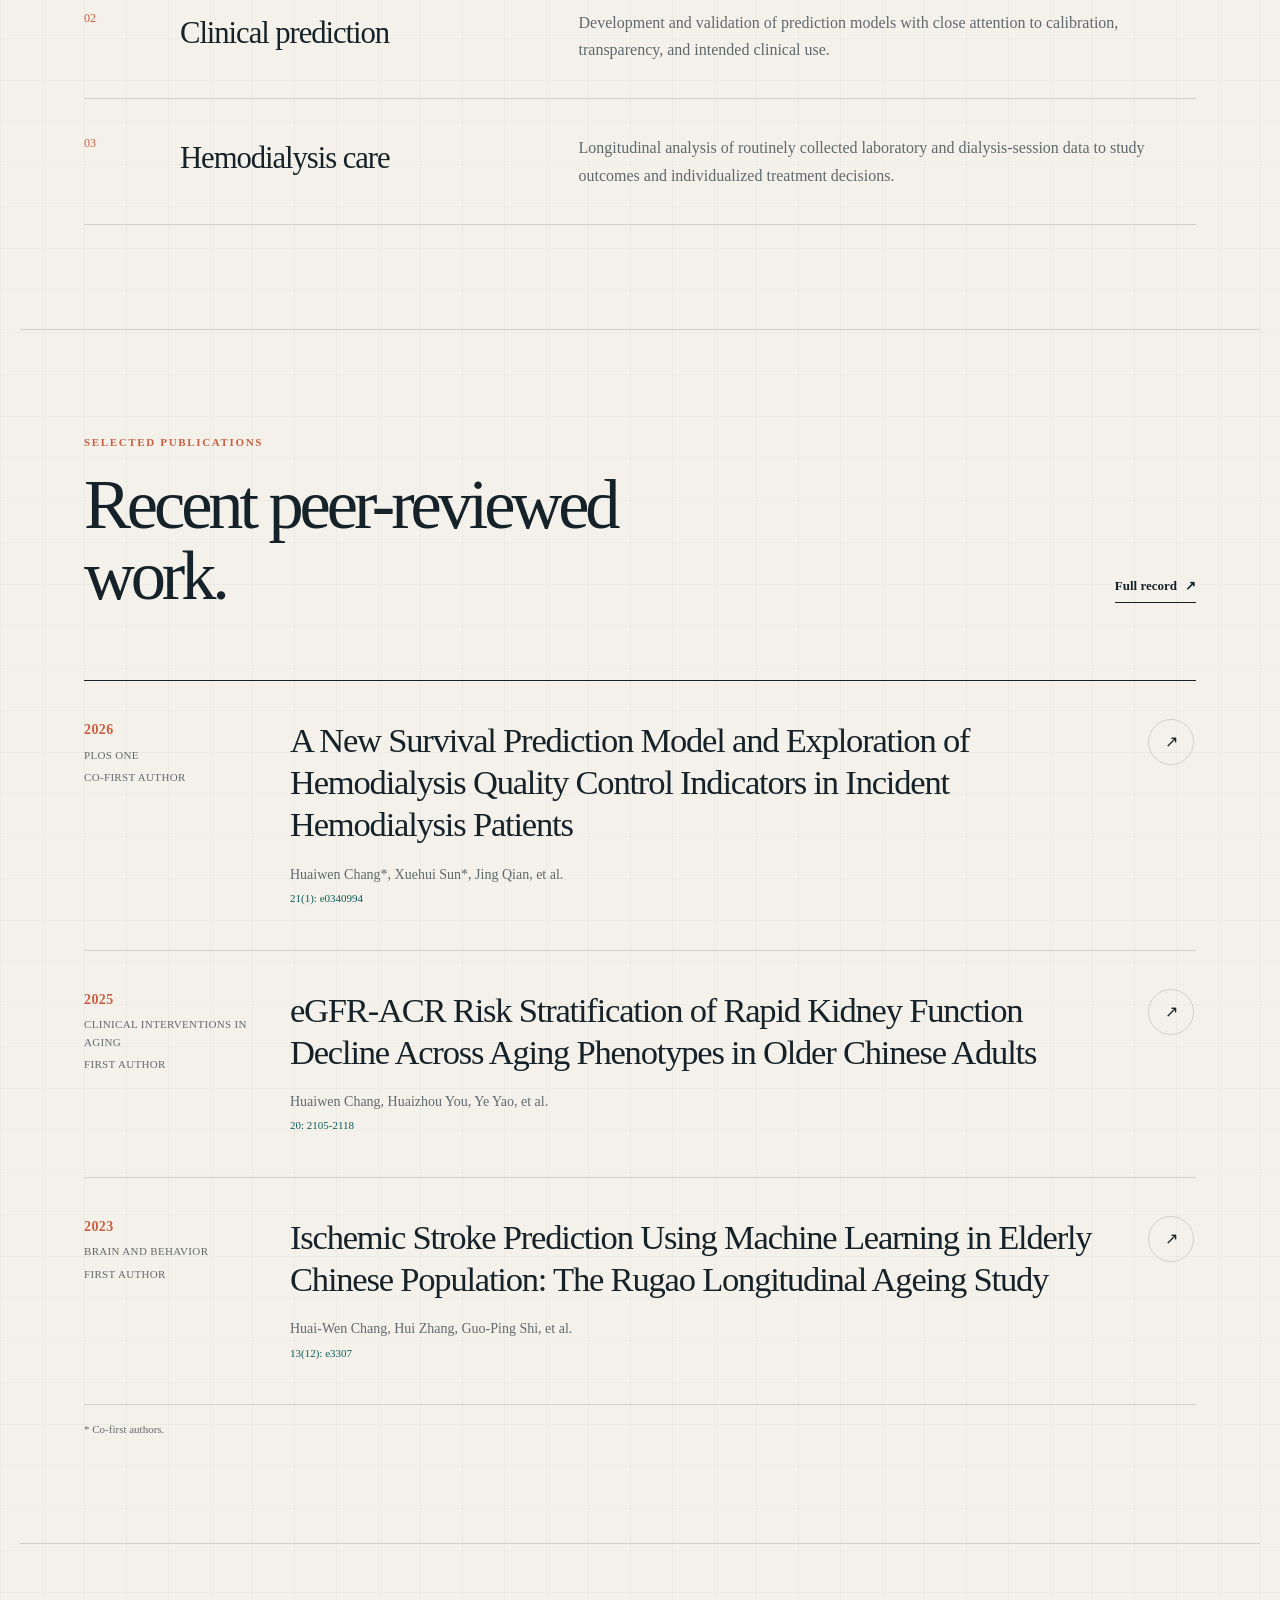
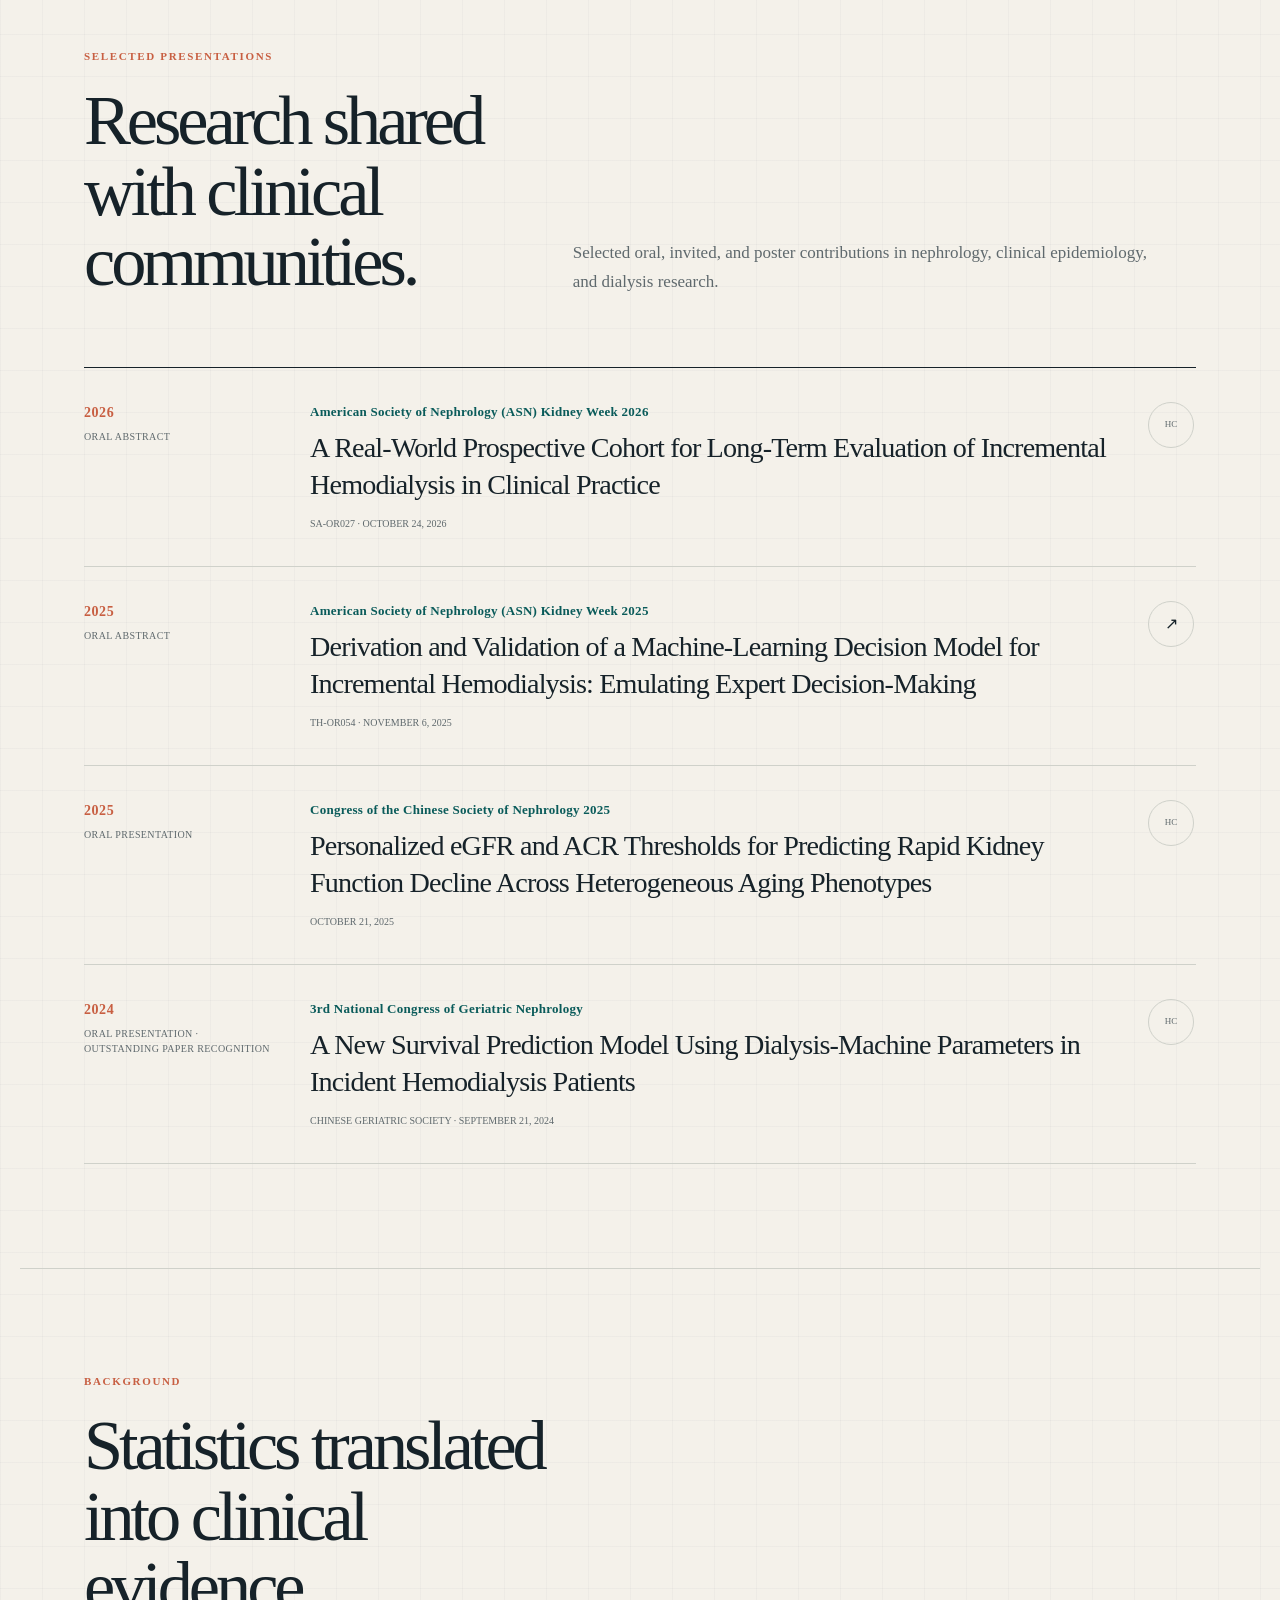
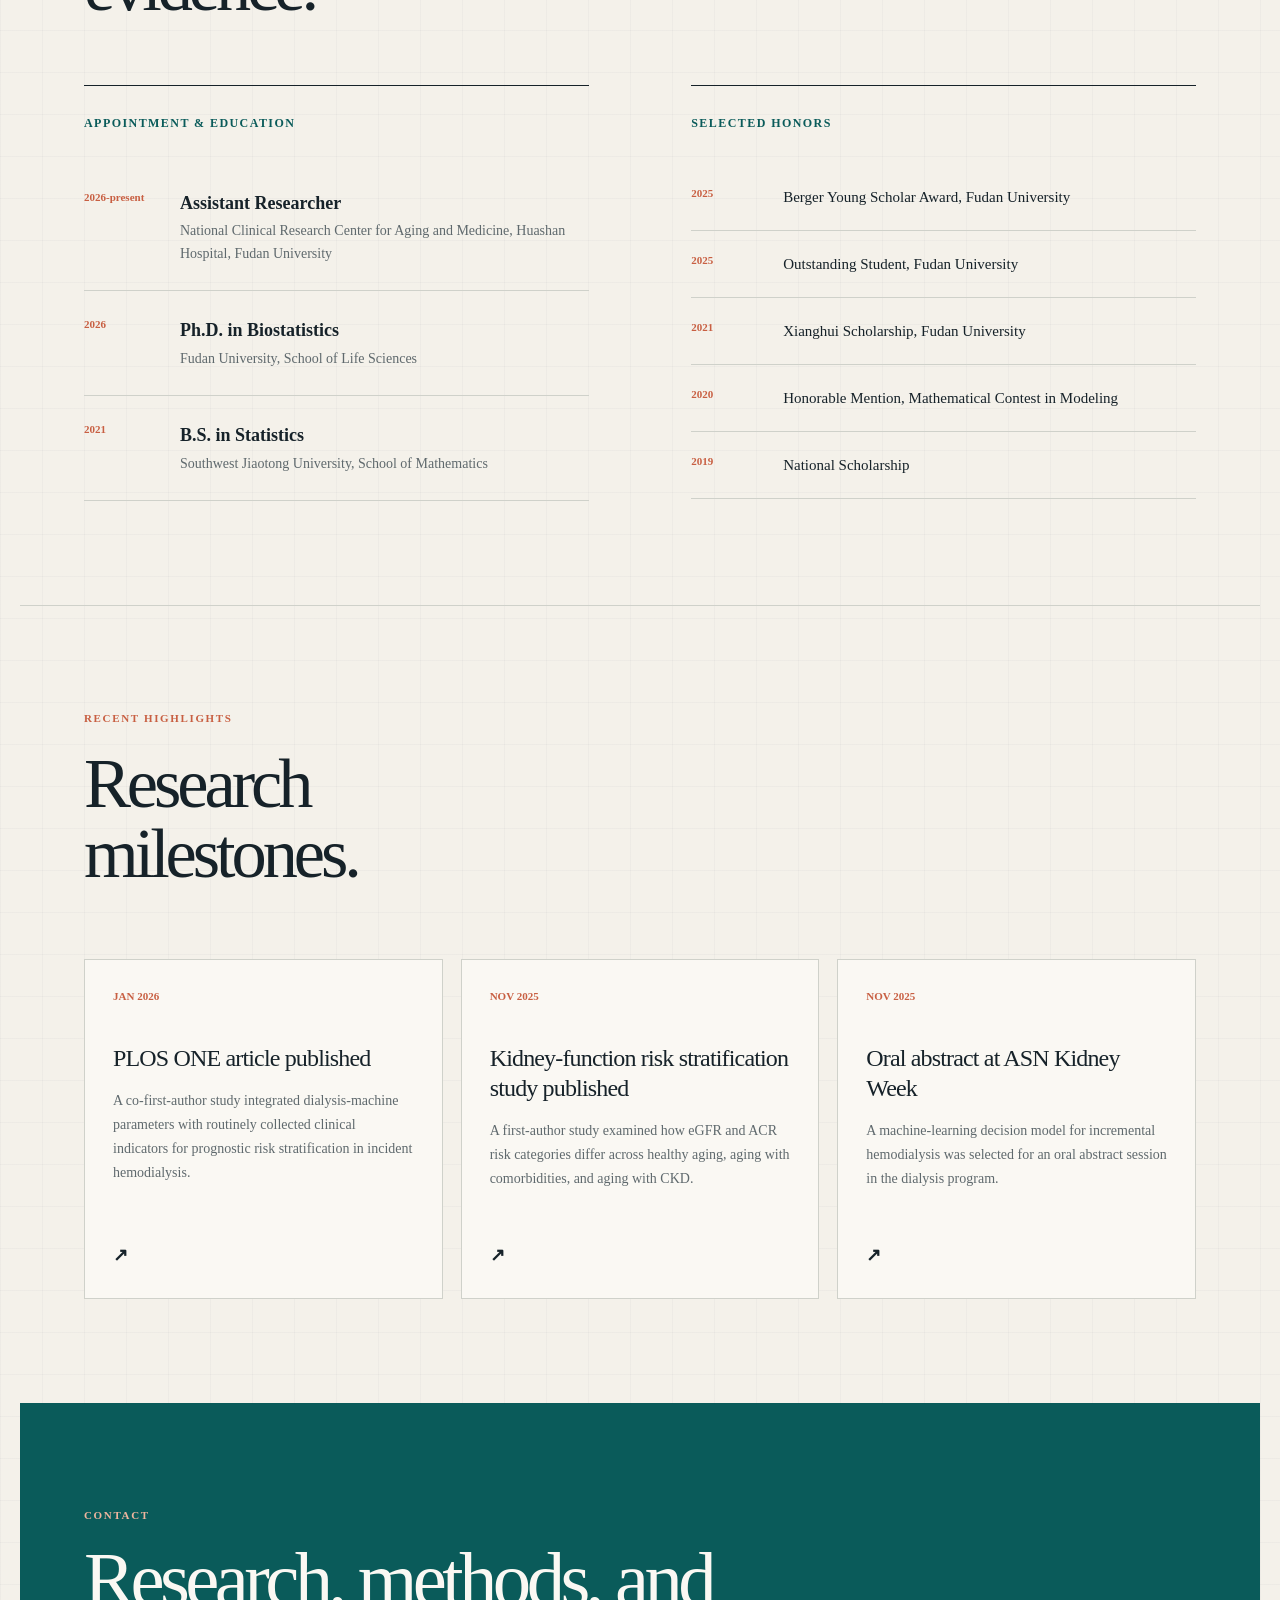
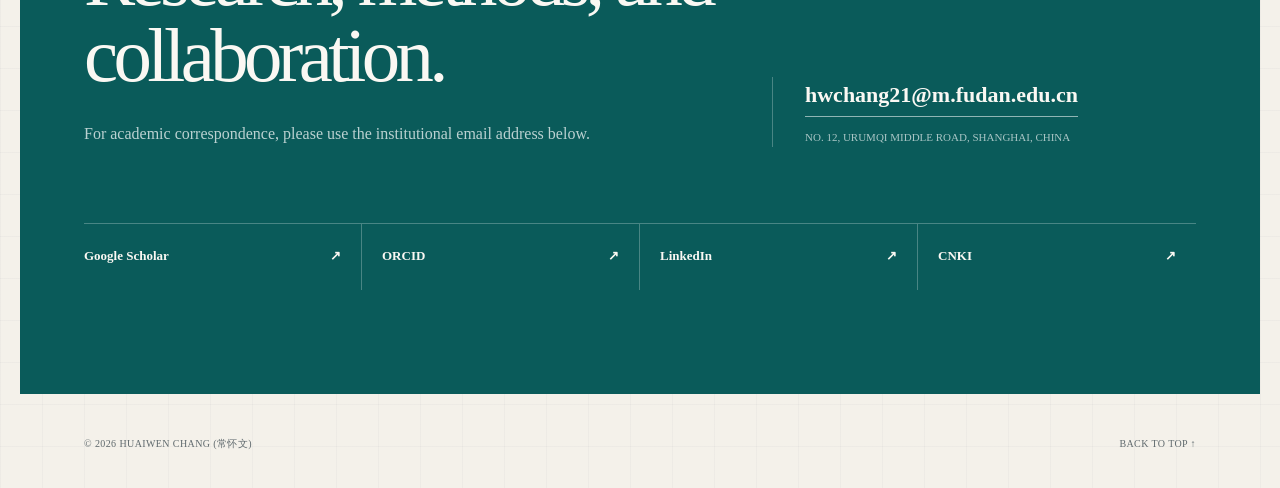
==== commit b2135b3e: "Update index.html" ====
--- a/index.html
+++ b/index.html
@@ -320,7 +320,7 @@
               <li><span>2025</span>Outstanding Student, Fudan University</li>
               <li><span>2021</span>Xianghui Scholarship, Fudan University</li>
               <li><span>2020</span>Honorable Mention, Mathematical Contest in Modeling</li>
-              <li><span>2019</span>National Scholarship for Undergraduate Students</li>
+              <li><span>2019</span>National Scholarship</li>
             </ul>
           </div>
         </div>
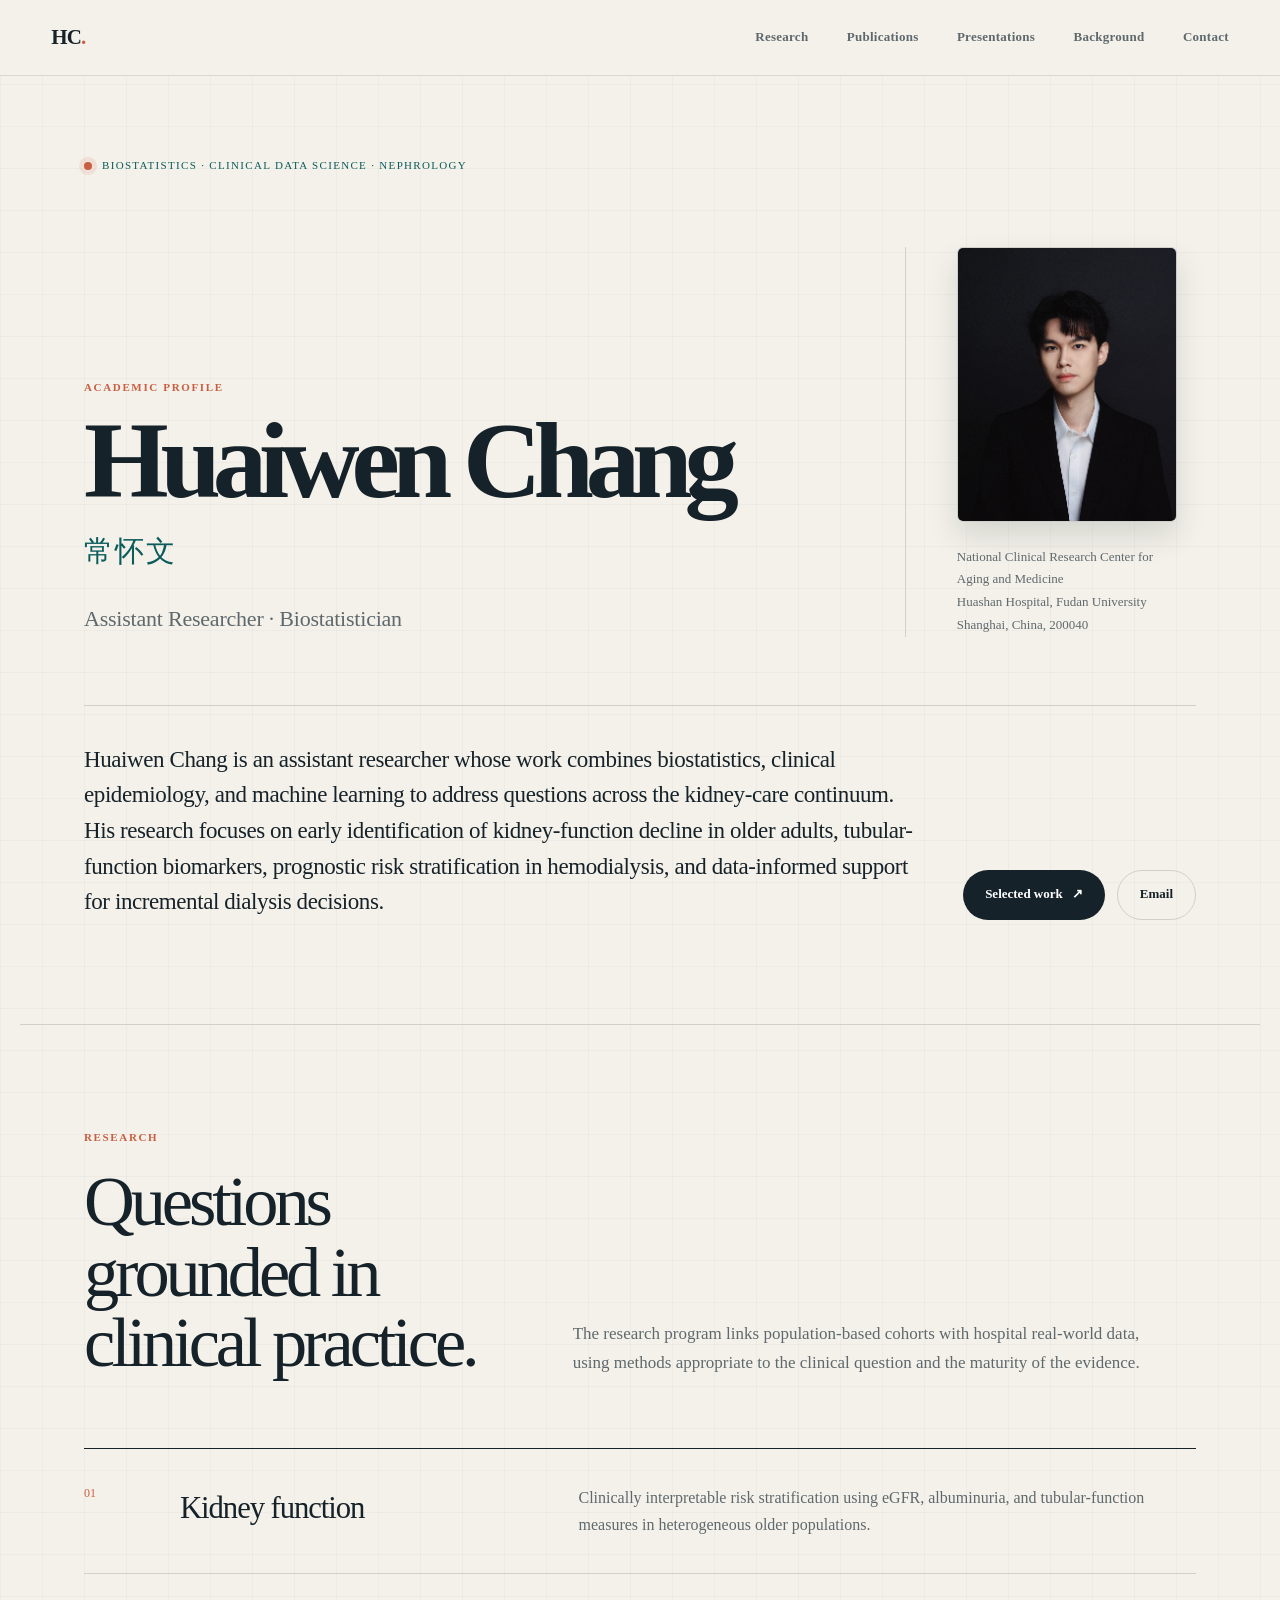
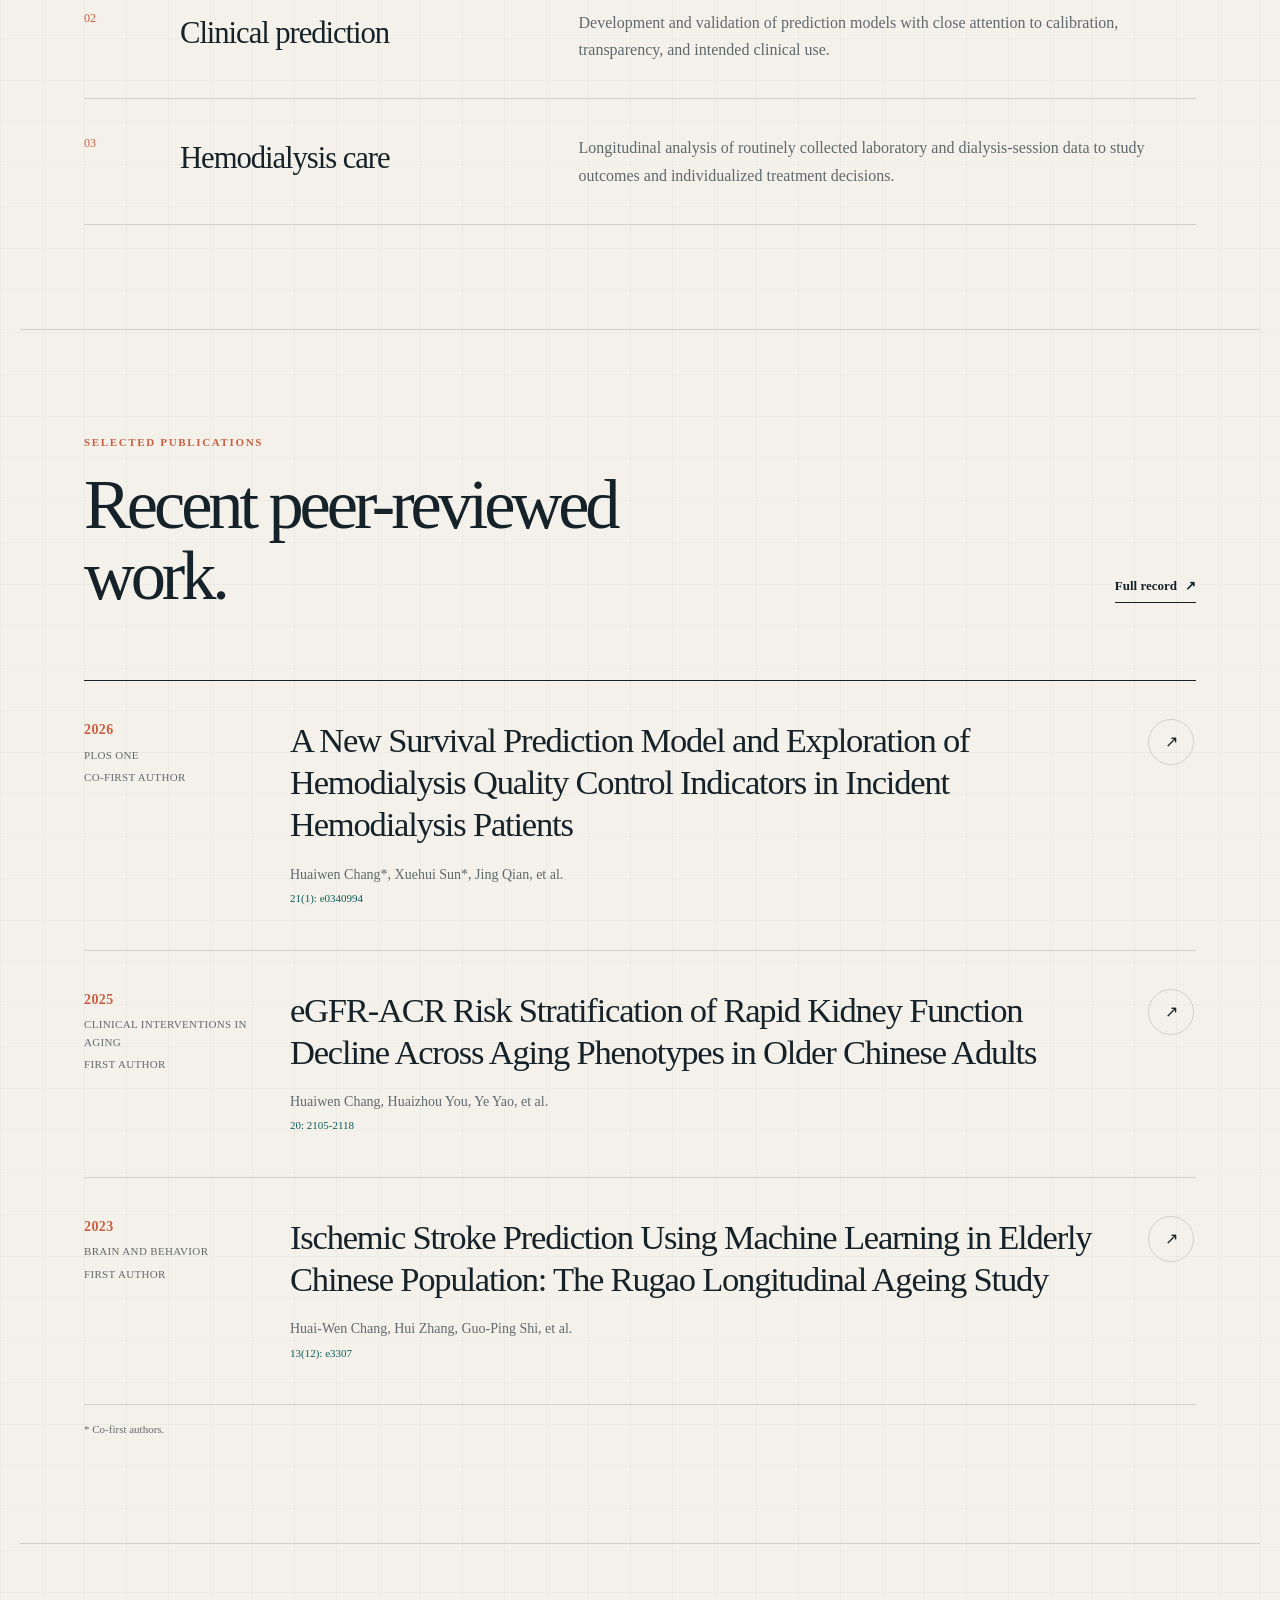
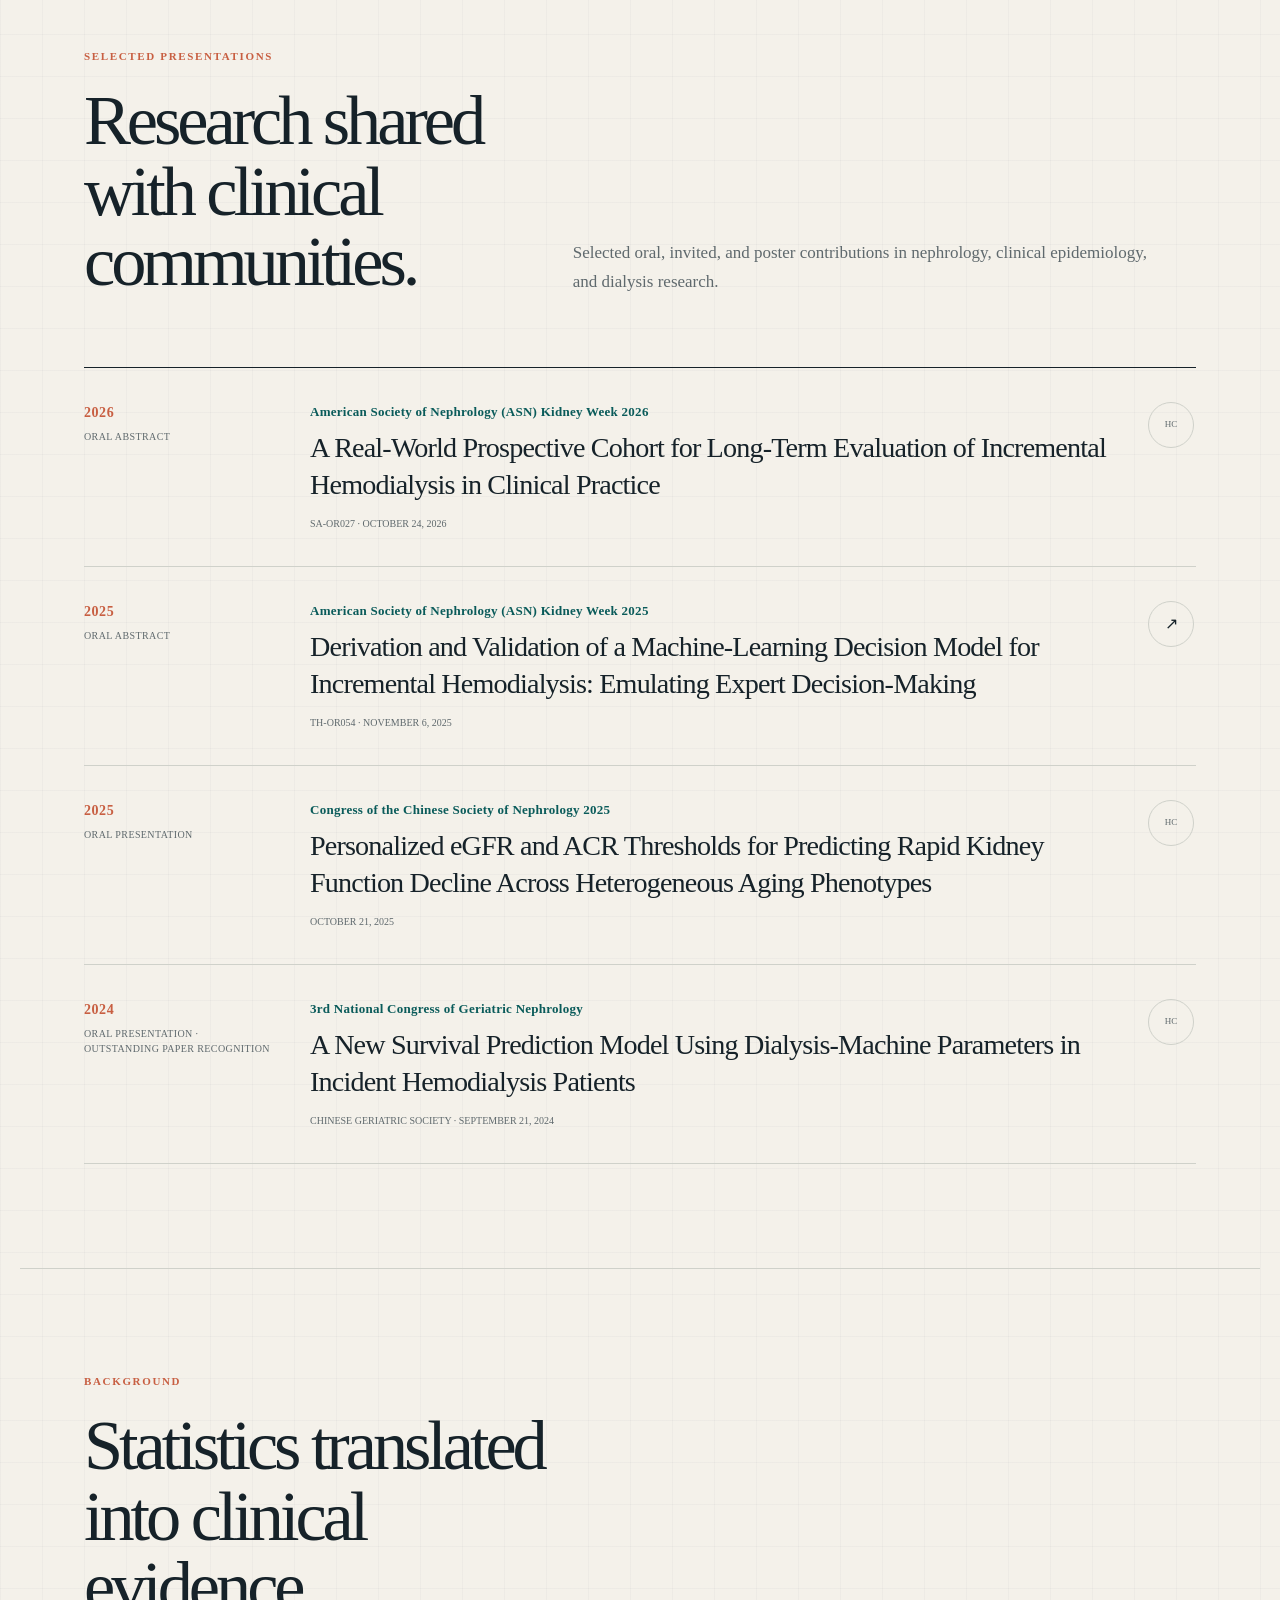
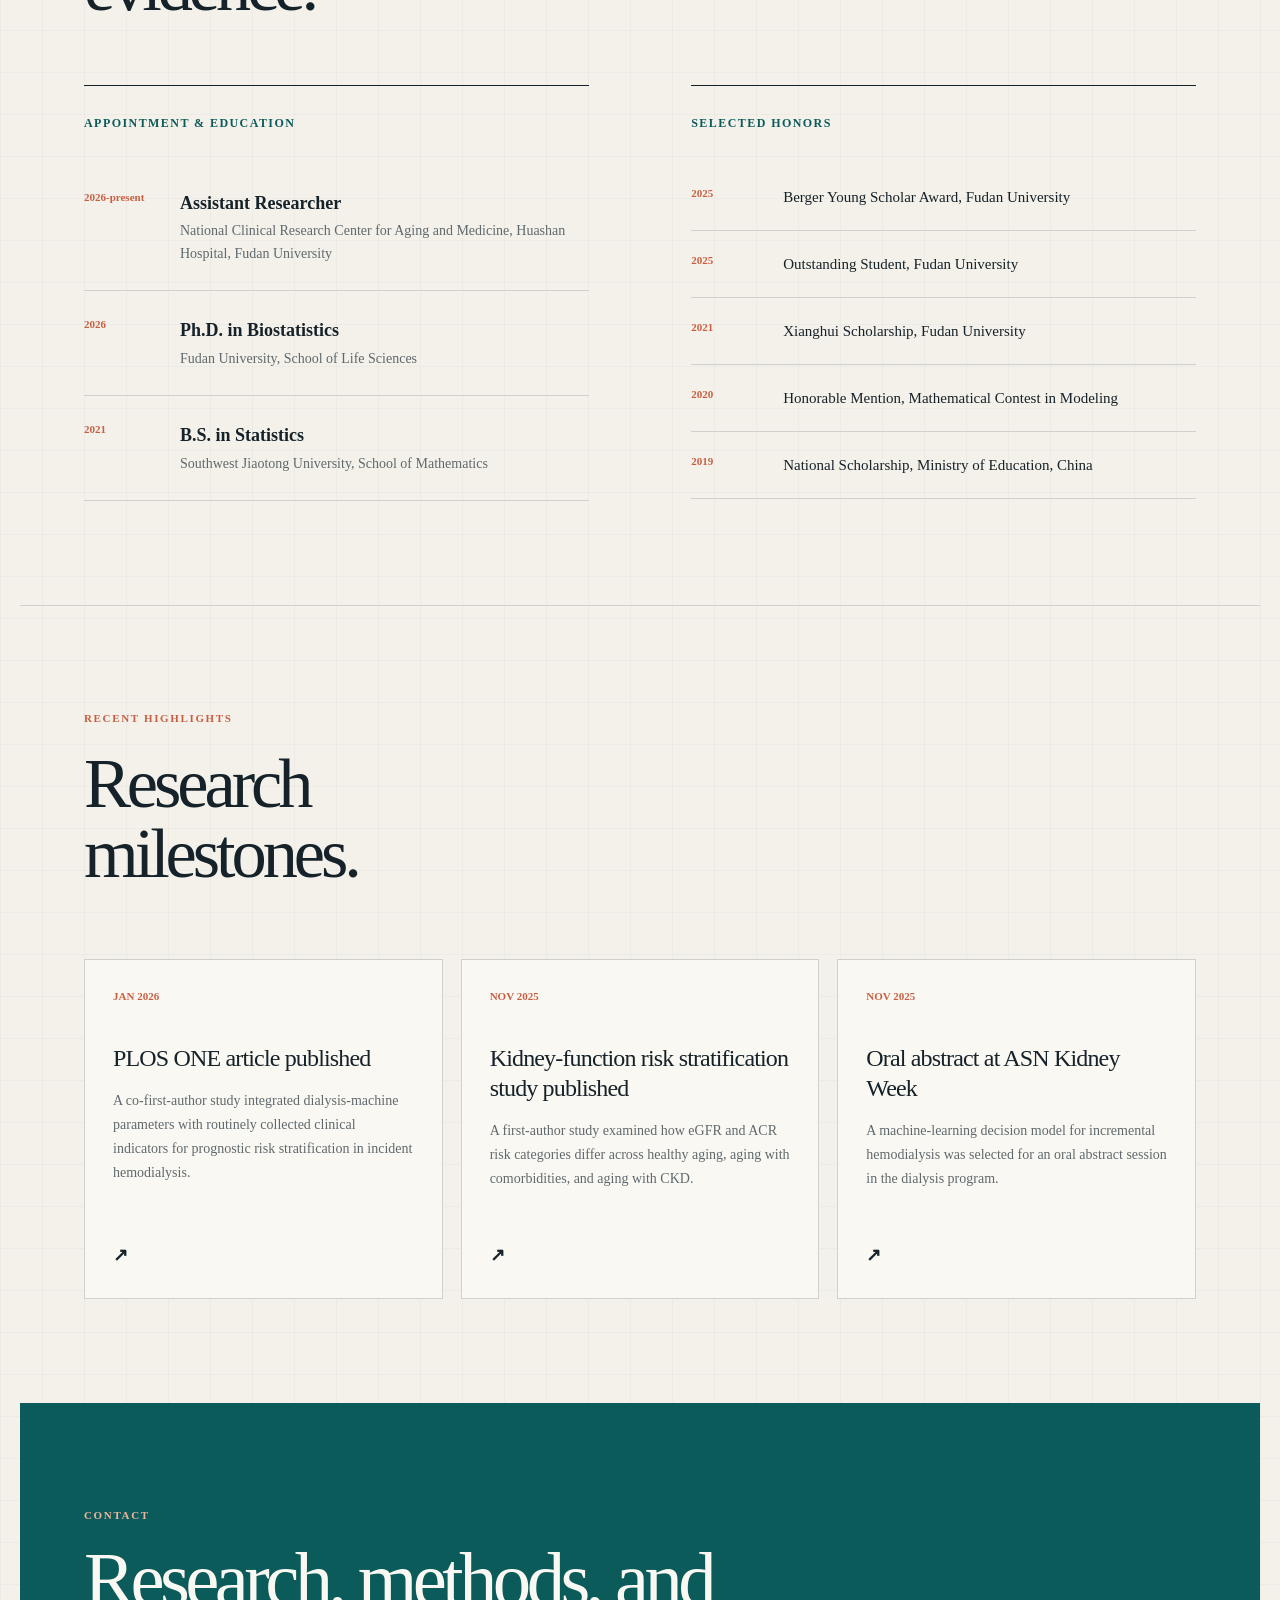
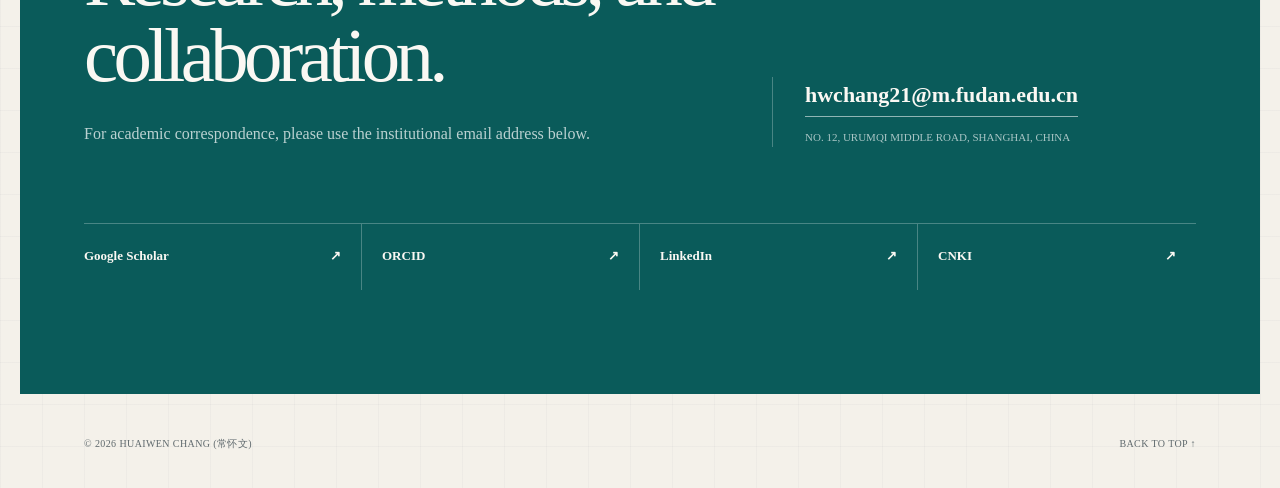
==== commit 18c01a81: "Update index.html" ====
--- a/index.html
+++ b/index.html
@@ -320,7 +320,7 @@
               <li><span>2025</span>Outstanding Student, Fudan University</li>
               <li><span>2021</span>Xianghui Scholarship, Fudan University</li>
               <li><span>2020</span>Honorable Mention, Mathematical Contest in Modeling</li>
-              <li><span>2019</span>National Scholarship</li>
+              <li><span>2019</span>National Scholarship, Ministry of Education, China</li>
             </ul>
           </div>
         </div>
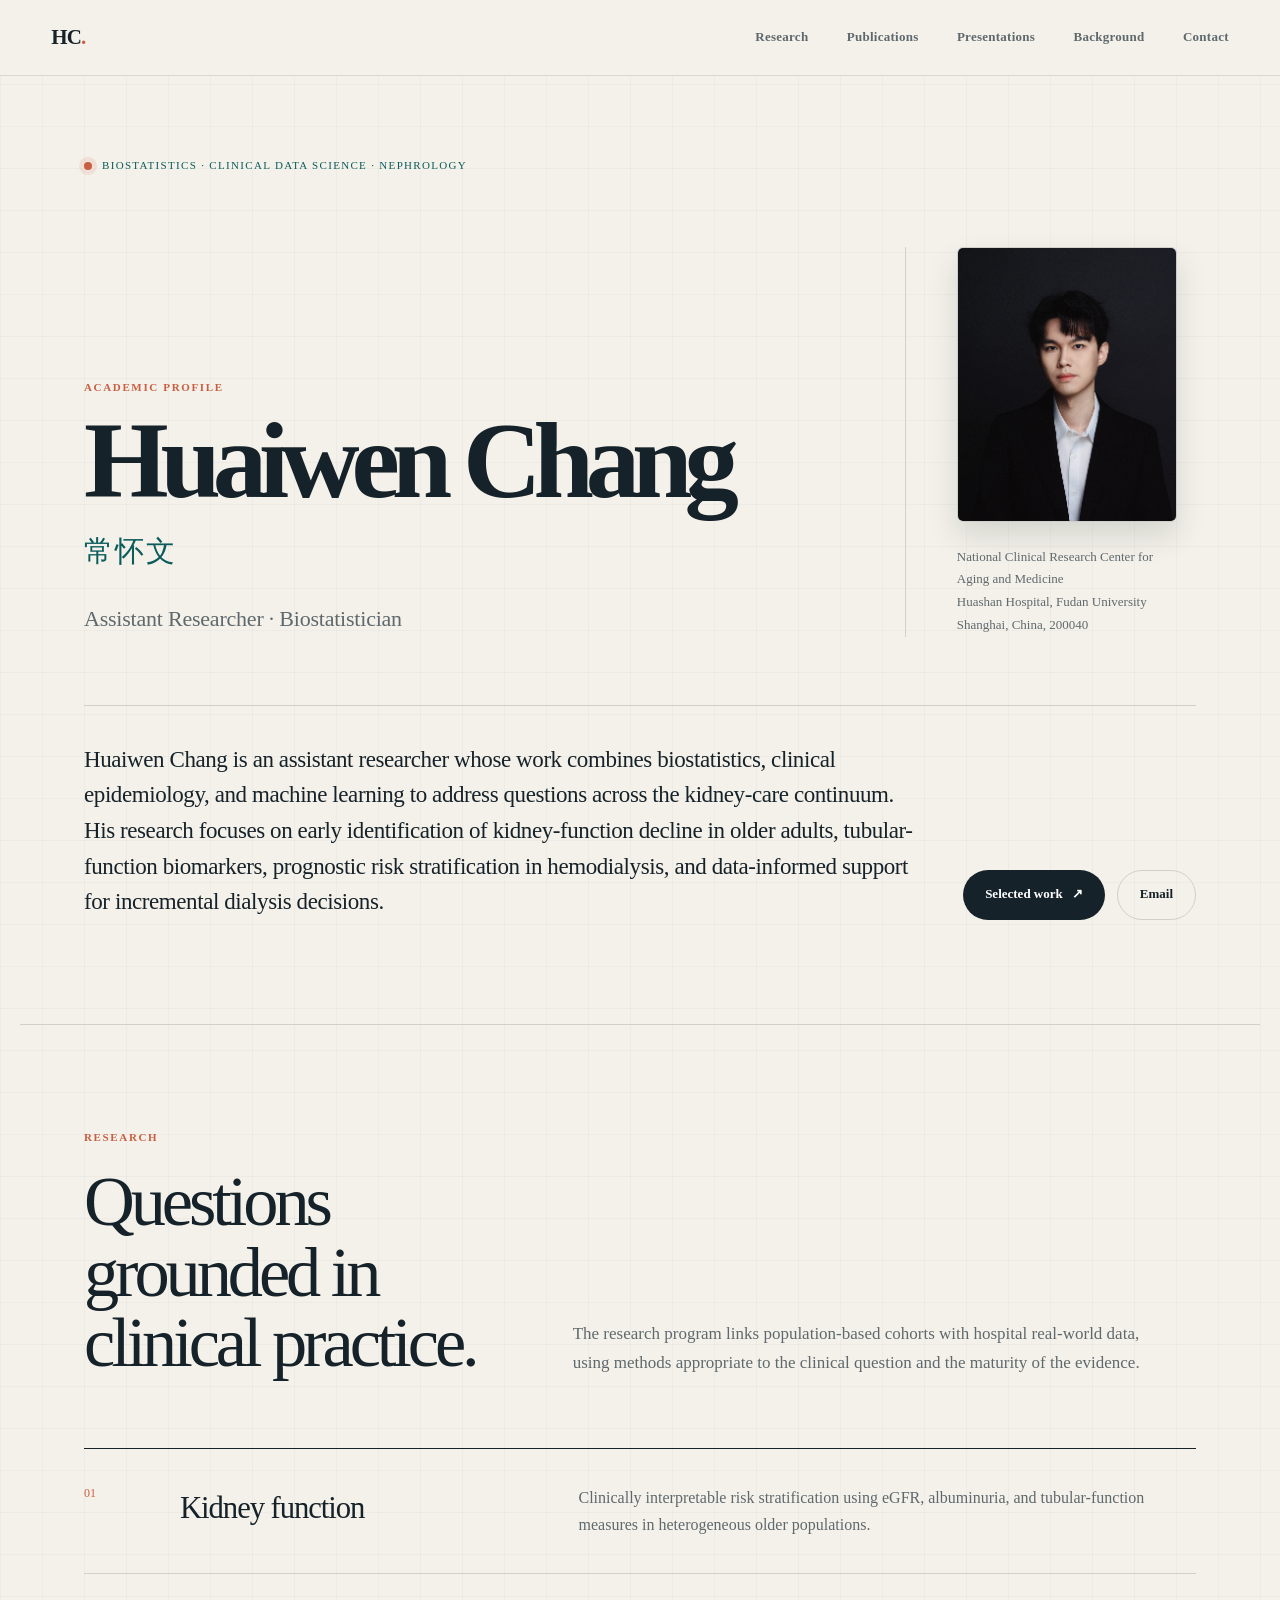
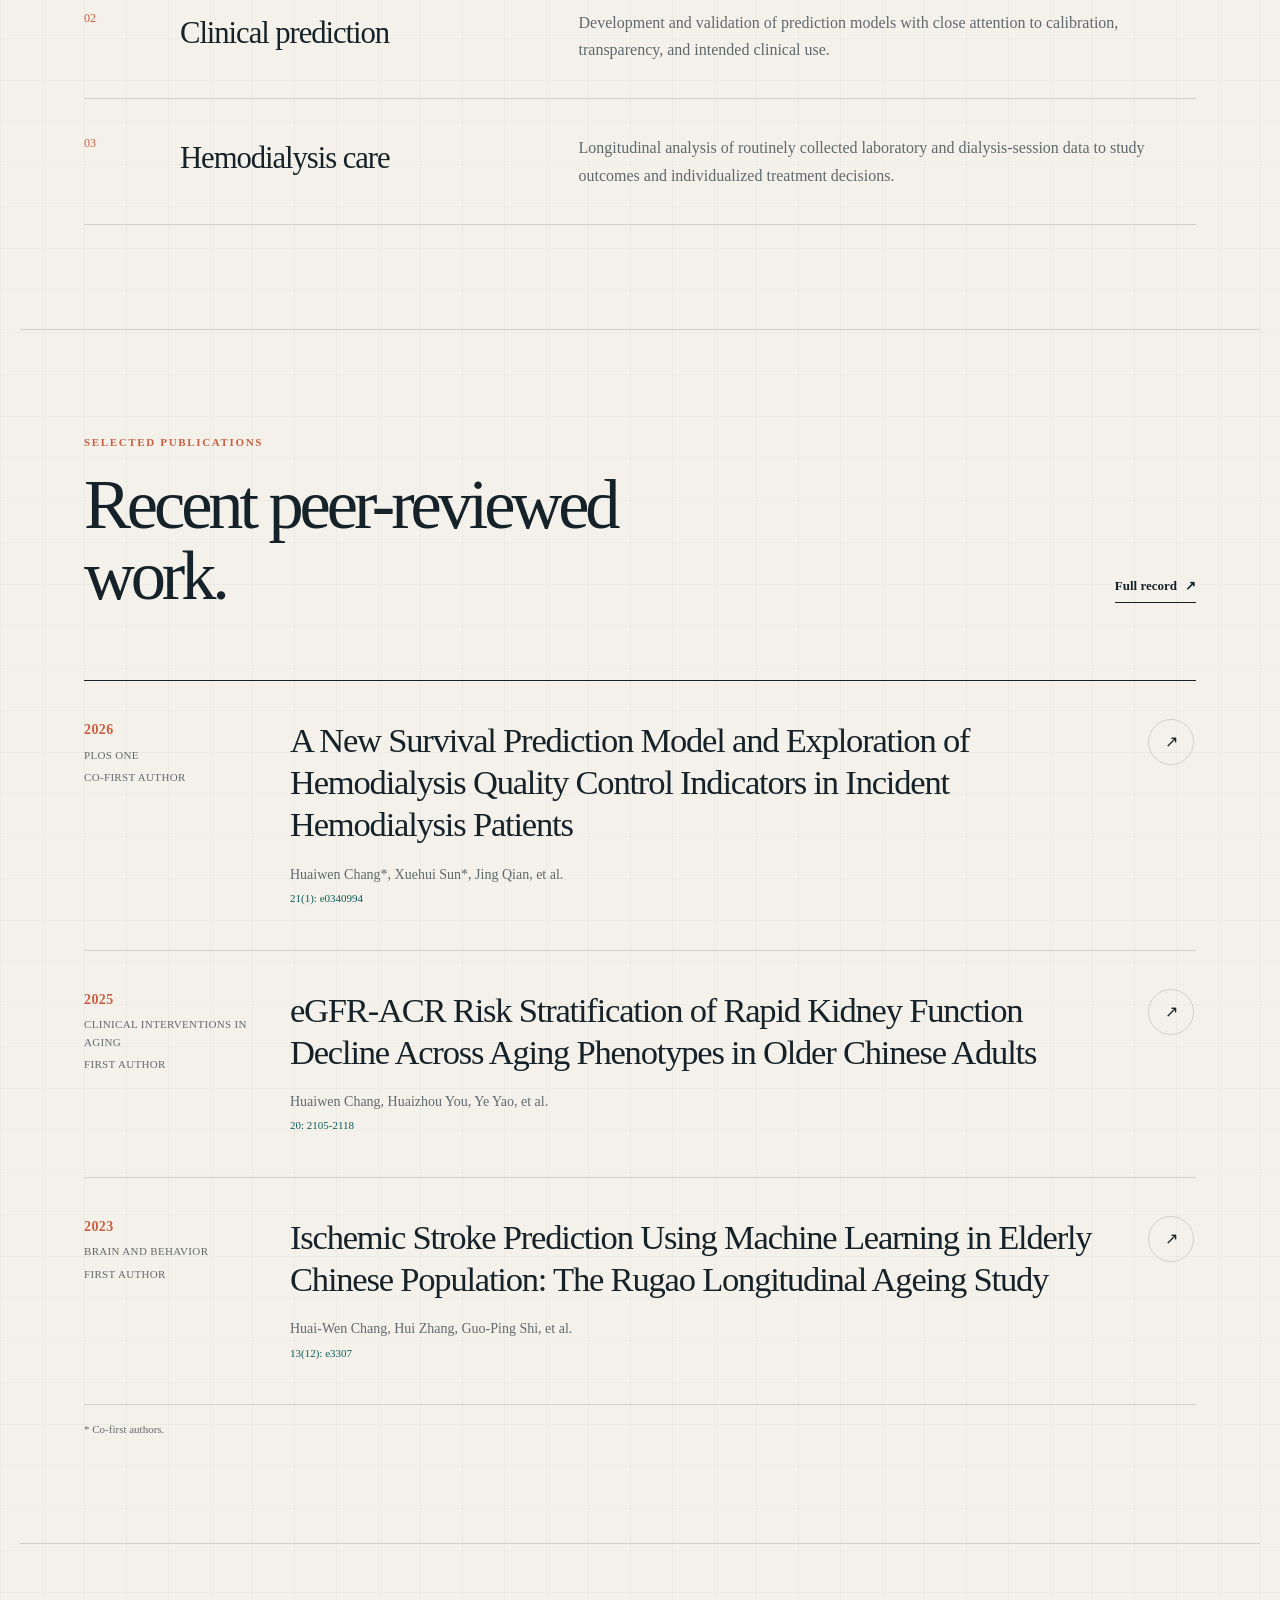
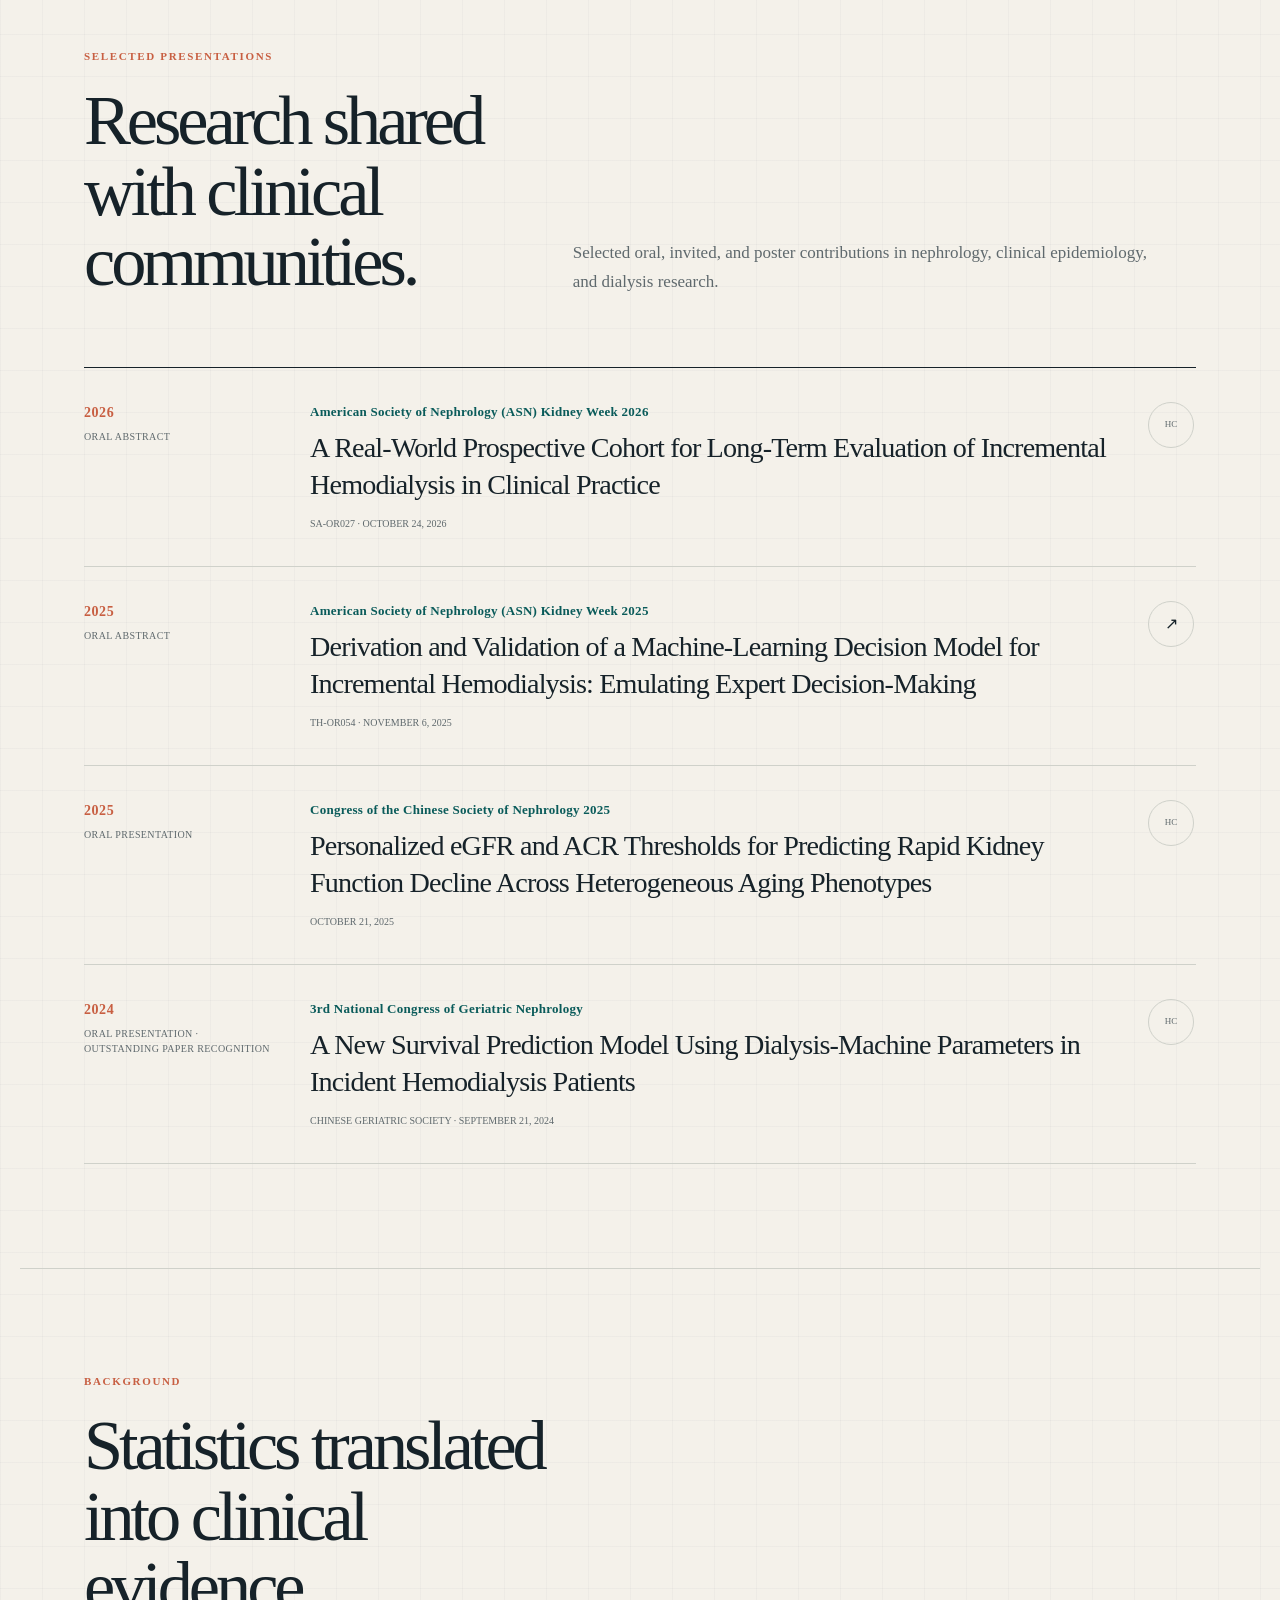
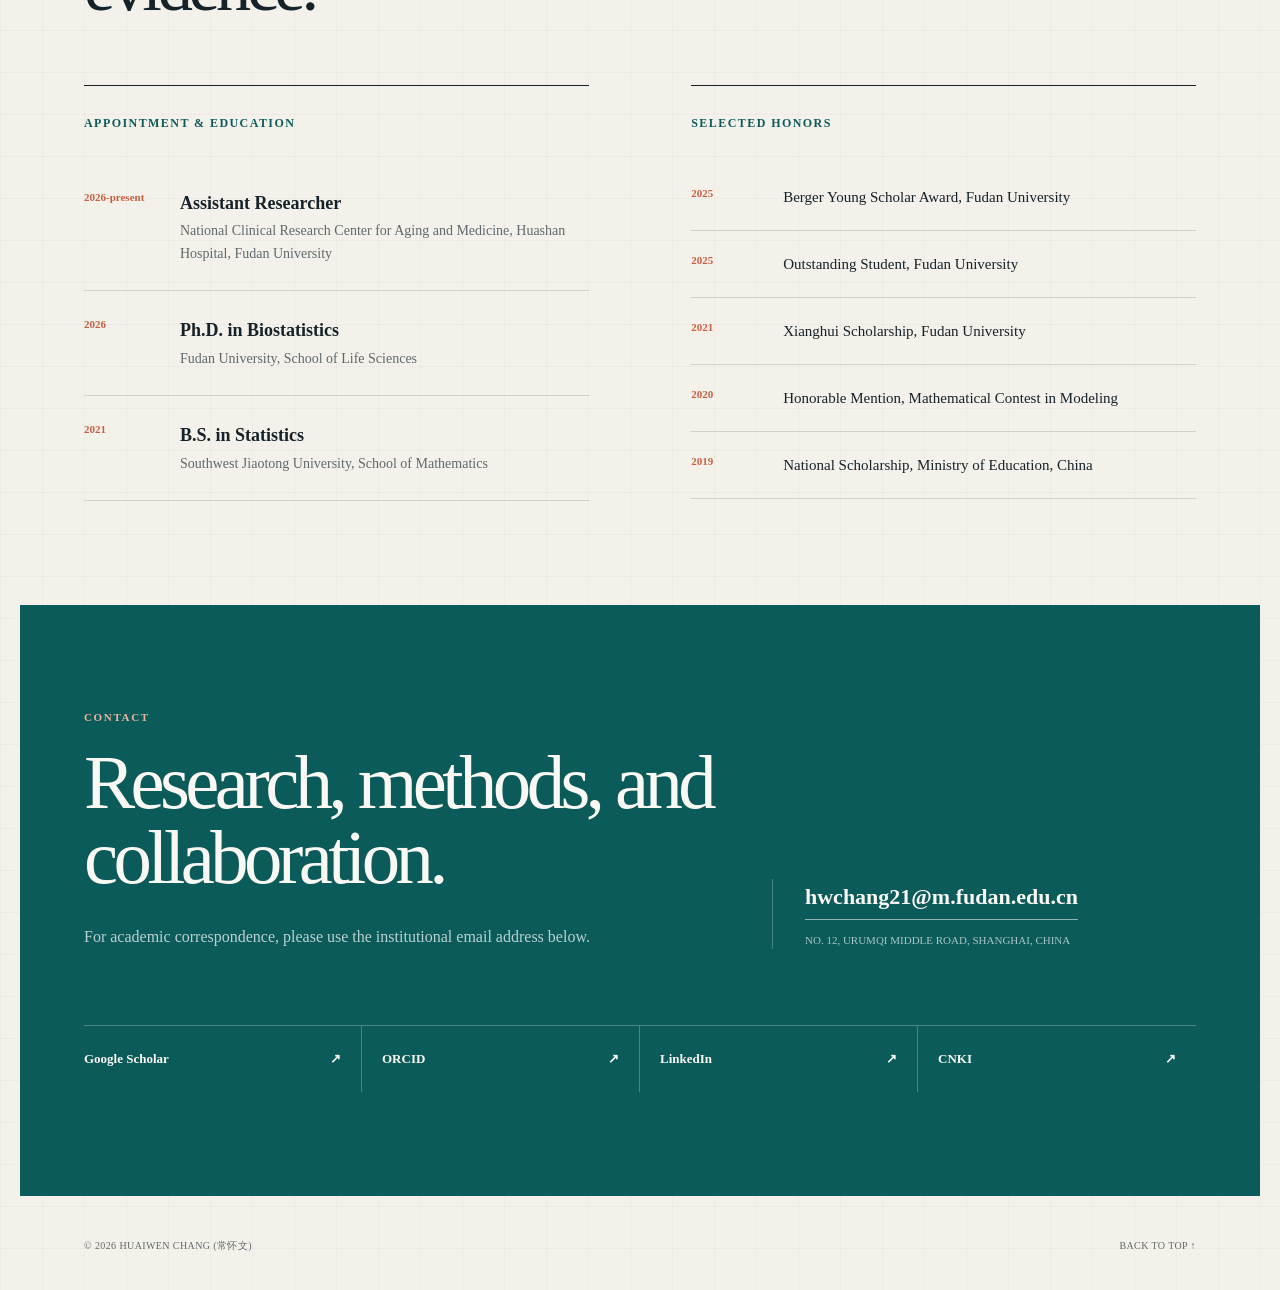
==== commit a01c49e0: "Update index.html" ====
--- a/index.html
+++ b/index.html
@@ -326,34 +326,6 @@
         </div>
       </section>
 
-      <section class="section-shell ruled-section" aria-labelledby="highlights-title">
-        <div class="section-heading">
-          <p class="eyebrow">Recent highlights</p>
-          <h2 id="highlights-title">Research milestones.</h2>
-        </div>
-
-        <div class="highlight-grid">
-          <a class="highlight-card" href="https://doi.org/10.1371/journal.pone.0340994" target="_blank" rel="noreferrer">
-            <span>Jan 2026</span>
-            <h3>PLOS ONE article published</h3>
-            <p>A co-first-author study integrated dialysis-machine parameters with routinely collected clinical indicators for prognostic risk stratification in incident hemodialysis.</p>
-            <span class="card-arrow" aria-hidden="true">↗</span>
-          </a>
-          <a class="highlight-card" href="https://doi.org/10.2147/CIA.S549212" target="_blank" rel="noreferrer">
-            <span>Nov 2025</span>
-            <h3>Kidney-function risk stratification study published</h3>
-            <p>A first-author study examined how eGFR and ACR risk categories differ across healthy aging, aging with comorbidities, and aging with CKD.</p>
-            <span class="card-arrow" aria-hidden="true">↗</span>
-          </a>
-          <a class="highlight-card" href="https://www.asn-online.org/education/kidneyweek/2025/program-abstract.aspx?controlId=4350869" target="_blank" rel="noreferrer">
-            <span>Nov 2025</span>
-            <h3>Oral abstract at ASN Kidney Week</h3>
-            <p>A machine-learning decision model for incremental hemodialysis was selected for an oral abstract session in the dialysis program.</p>
-            <span class="card-arrow" aria-hidden="true">↗</span>
-          </a>
-        </div>
-      </section>
-
       <section class="contact section-shell" id="contact" aria-labelledby="contact-title">
         <p class="eyebrow">Contact</p>
         <div class="contact-grid">
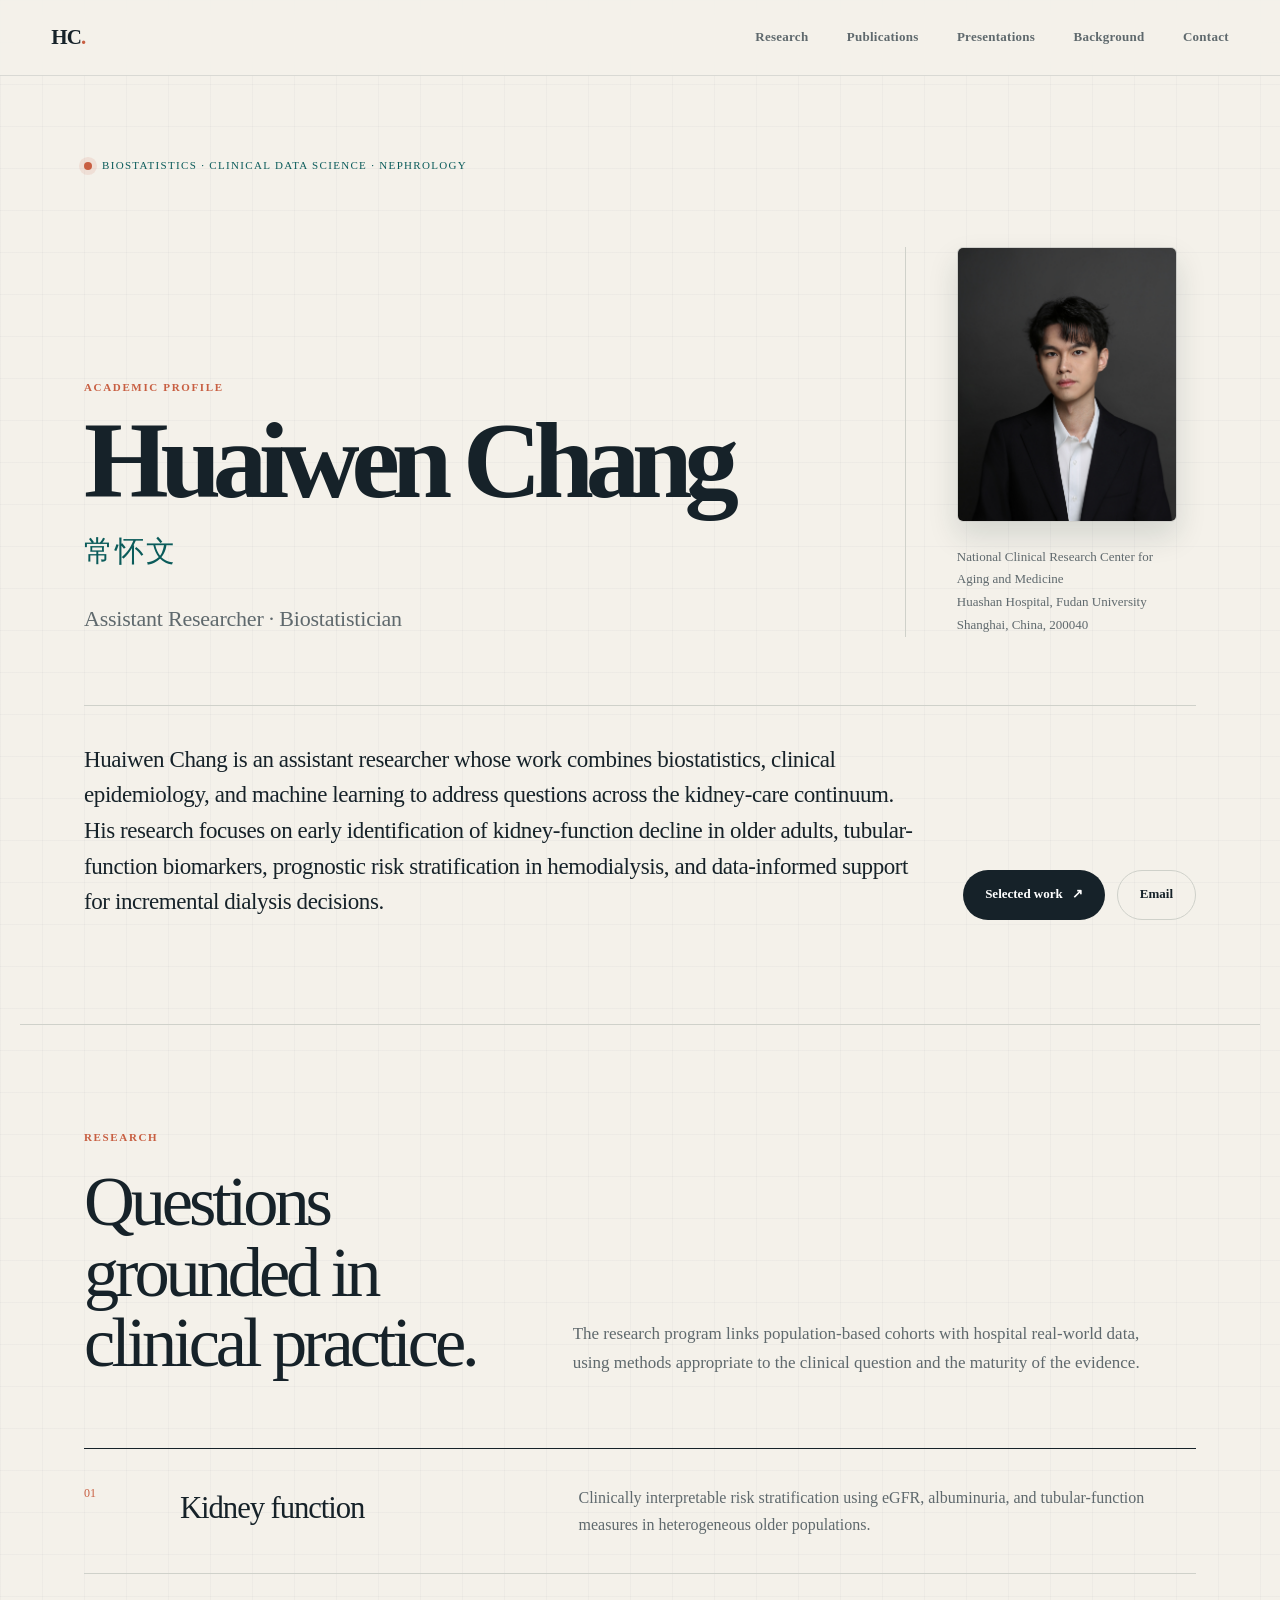
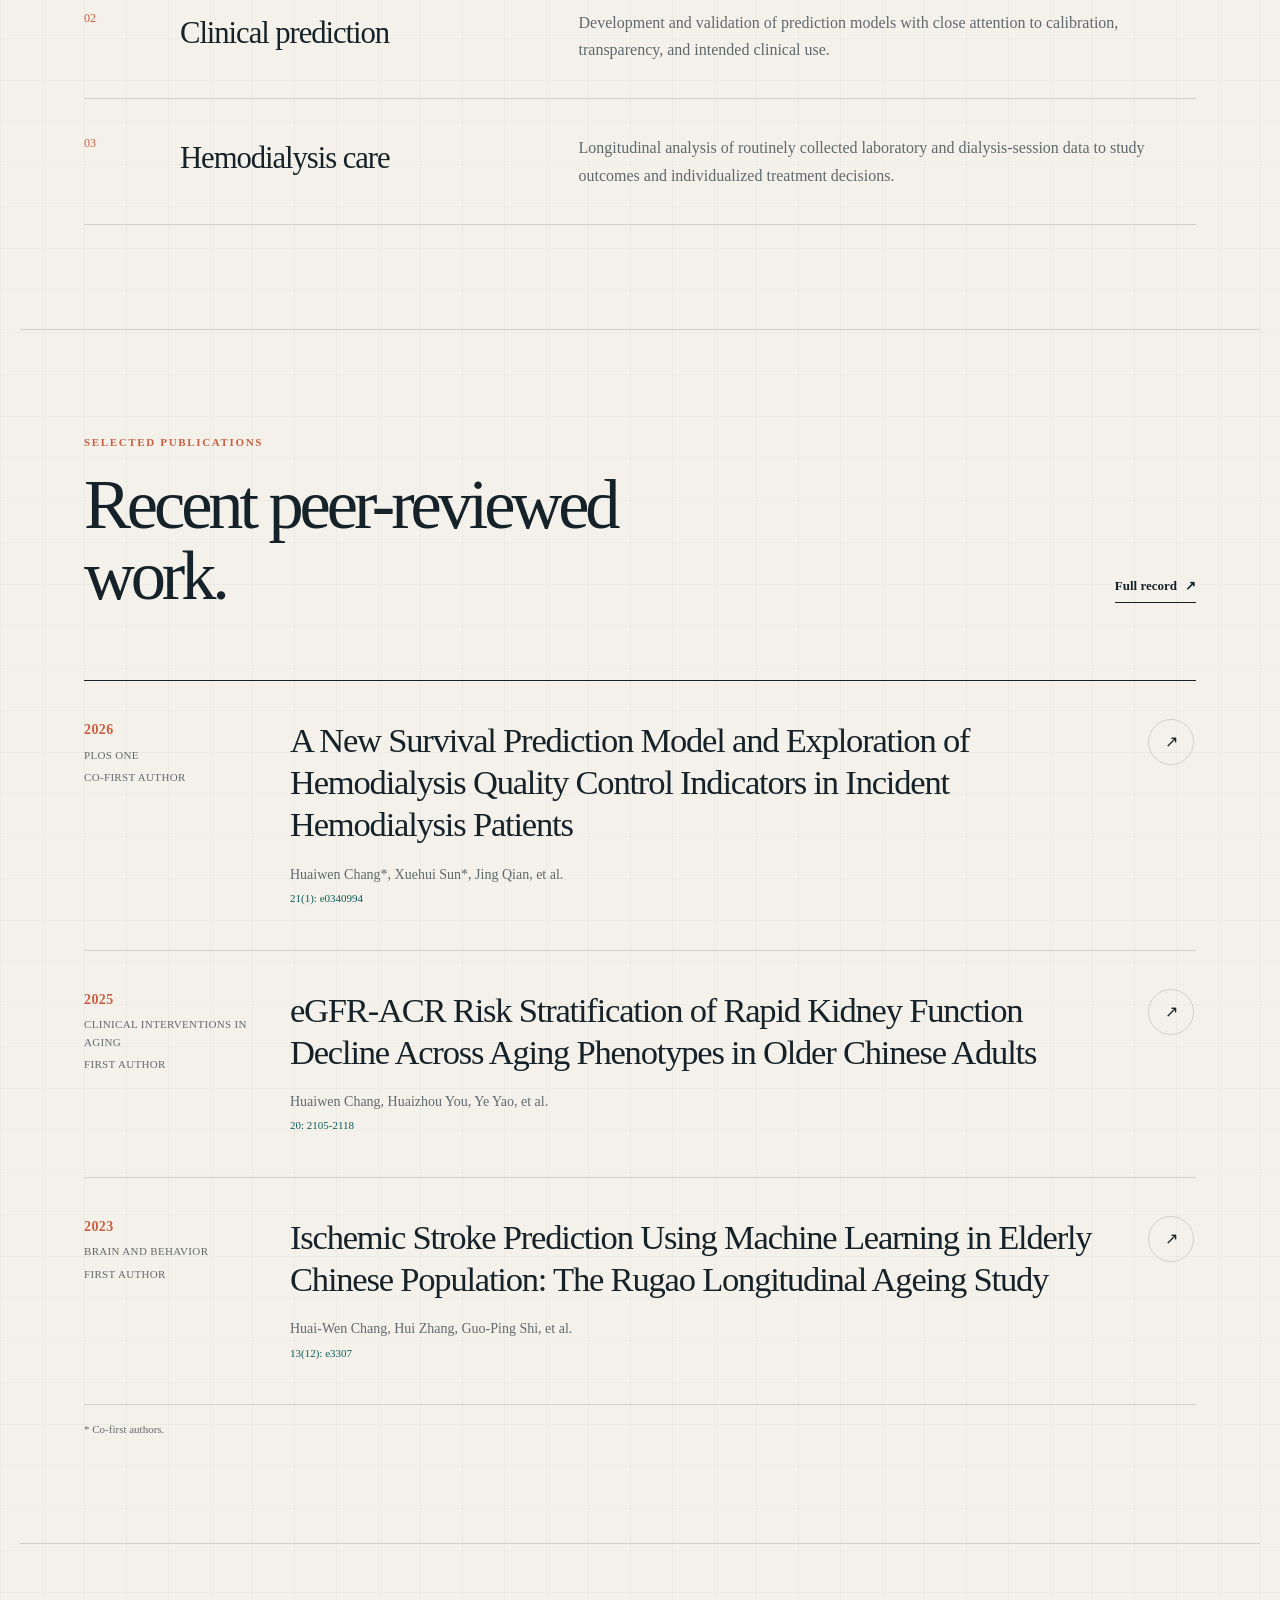
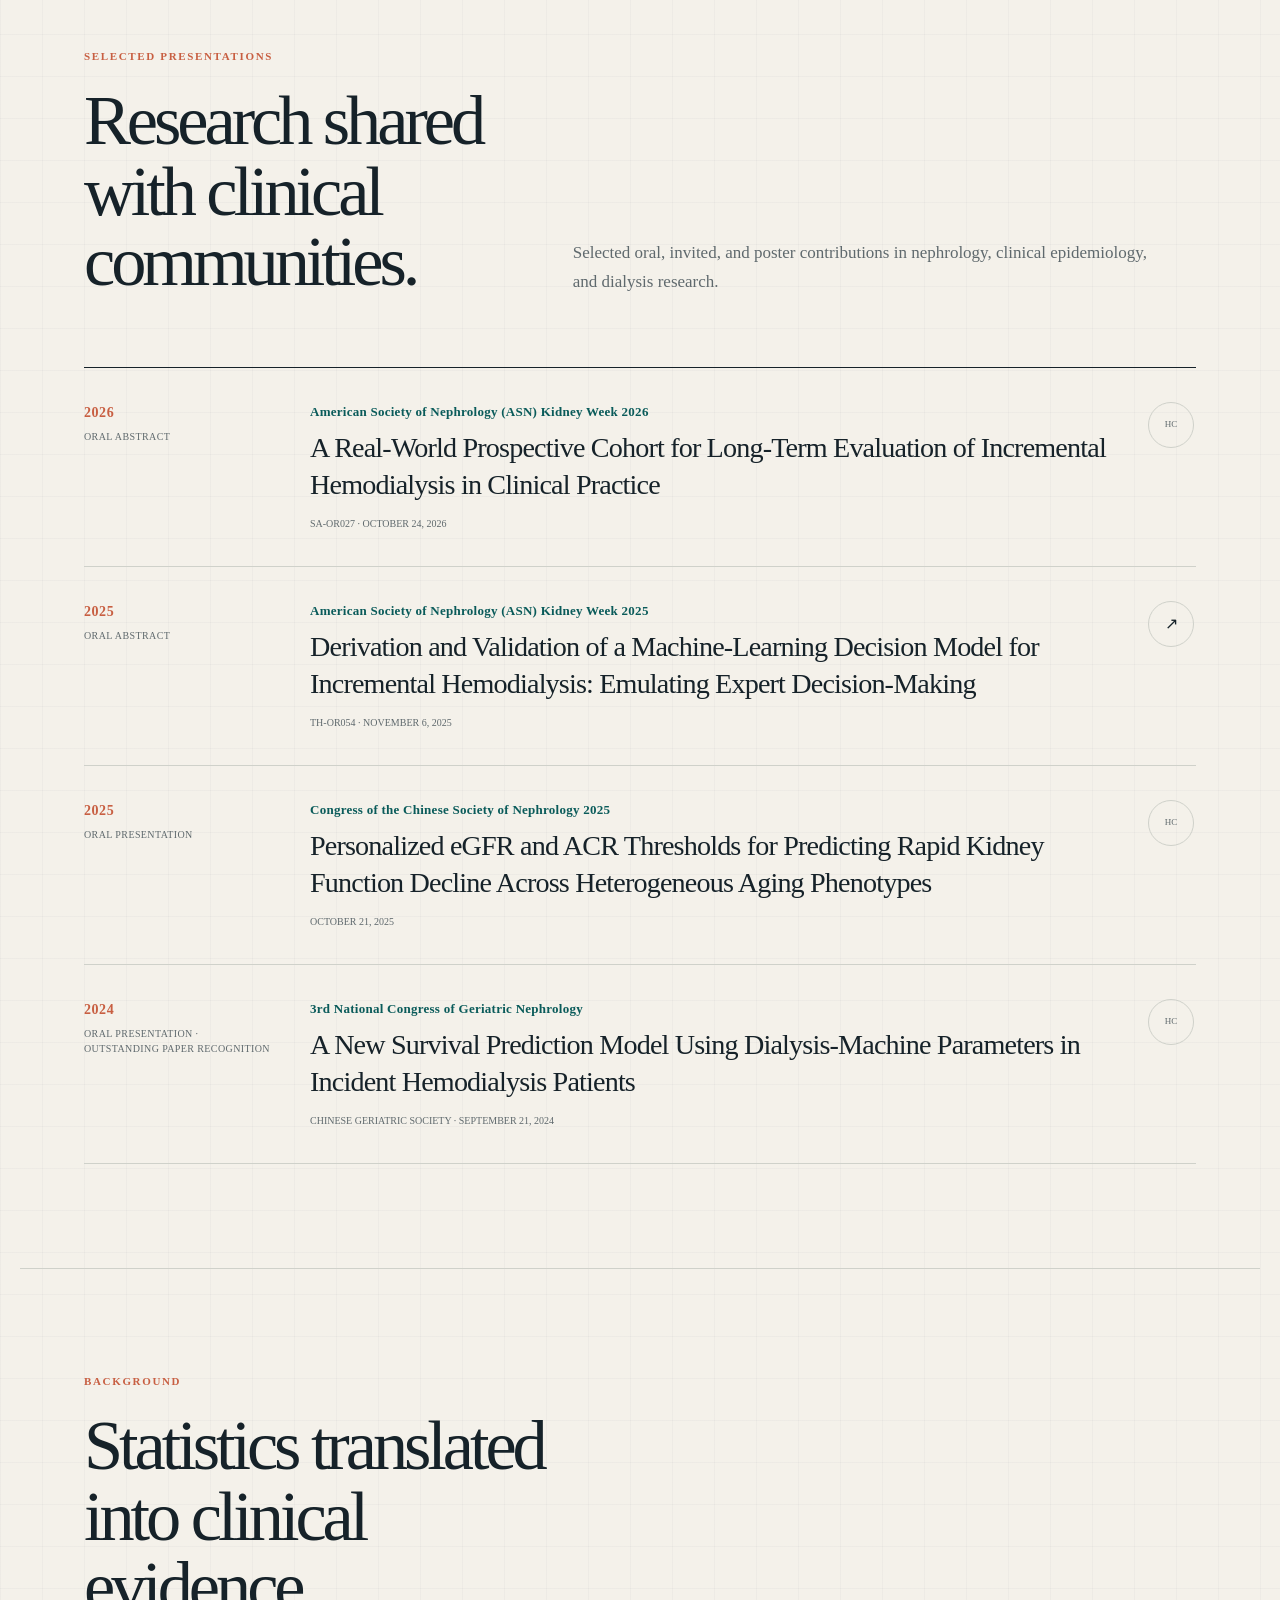
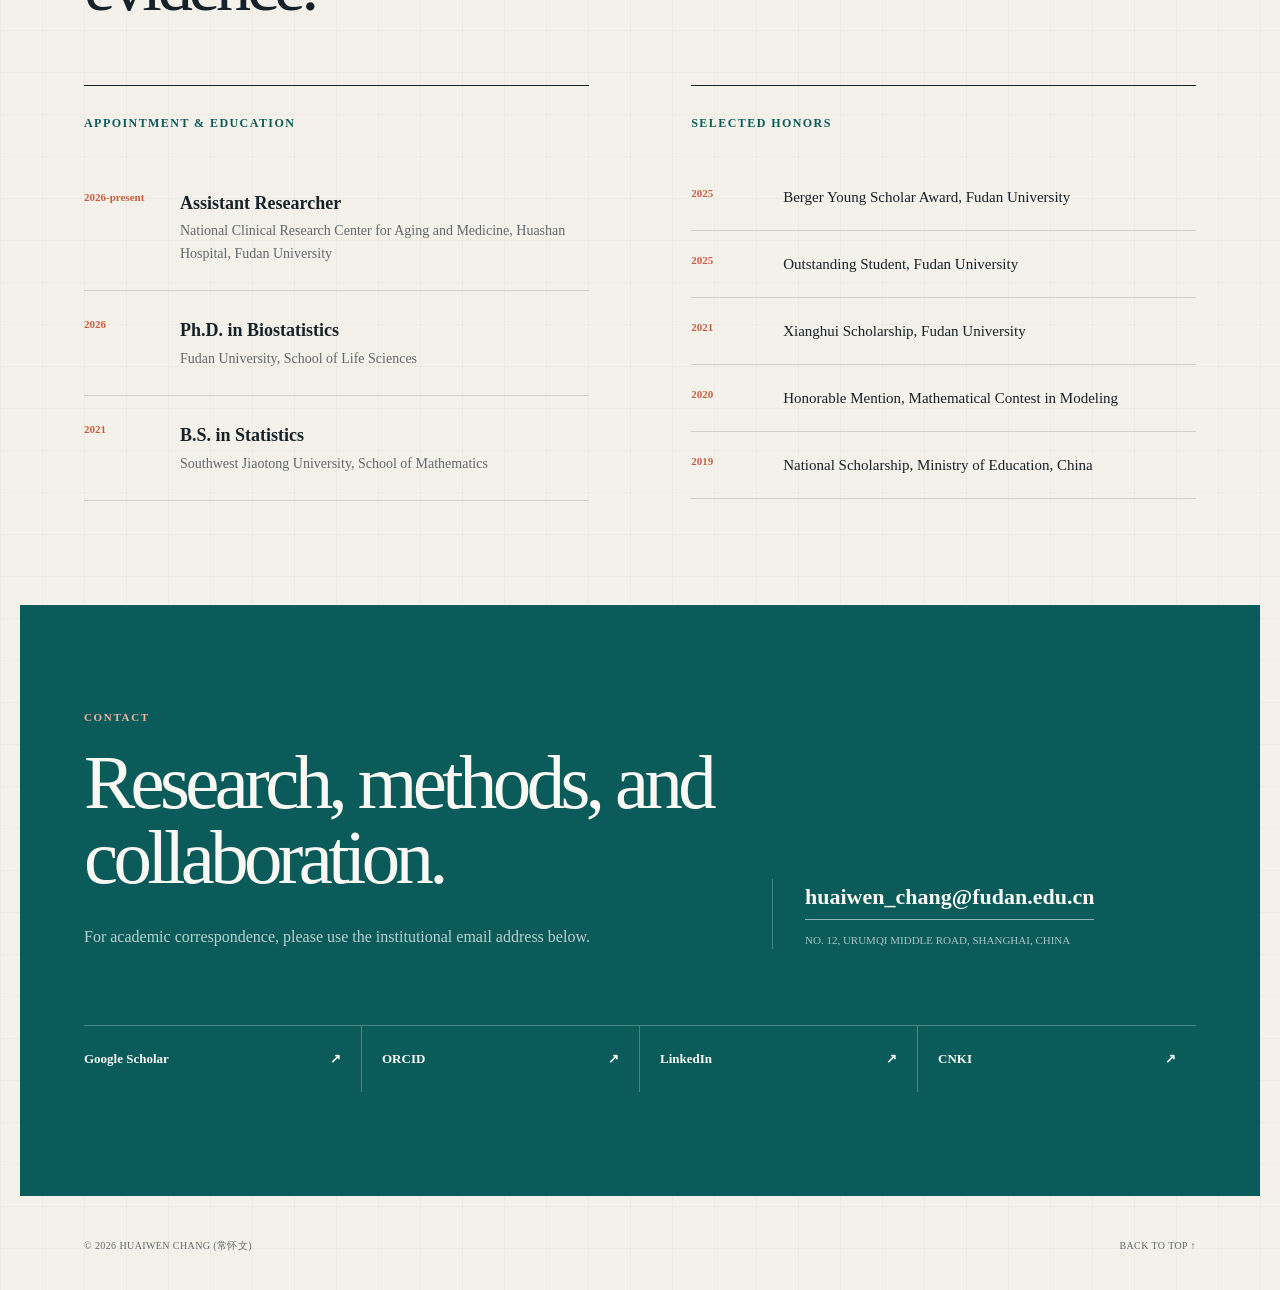
==== commit cdab3cc8: "Update index.html" ====
--- a/index.html
+++ b/index.html
@@ -29,18 +29,18 @@
       {
         "@context": "https://schema.org",
         "@type": "ProfilePage",
-        "url": "https://hwchang21.github.io/",
+        "url": "https://21.github.io/",
         "dateModified": "2026-08-14",
         "mainEntity": {
           "@type": "Person",
-          "@id": "https://hwchang21.github.io/#person",
+          "@id": "https://21.github.io/#person",
           "name": "Huaiwen Chang",
           "givenName": "Huaiwen",
           "familyName": "Chang",
           "alternateName": ["Huai-Wen Chang", "Chang Huaiwen", "常怀文"],
-          "url": "https://hwchang21.github.io/",
-          "image": "https://hwchang21.github.io/assets/huaiwen-chang.jpg",
-          "email": "hwchang21@m.fudan.edu.cn",
+          "url": "https://21.github.io/",
+          "image": "https://21.github.io/assets/huaiwen-chang.jpg",
+          "email": "huaiwen_chang@fudan.edu.cn",
           "jobTitle": "Assistant Researcher",
           "identifier": "https://orcid.org/0000-0002-8283-7925",
           "worksFor": {
@@ -129,7 +129,7 @@
           </p>
           <div class="hero-actions">
             <a class="button button-primary" href="#publications">Selected work <span aria-hidden="true">↗</span></a>
-            <a class="button button-secondary" href="mailto:hwchang21@m.fudan.edu.cn">Email</a>
+            <a class="button button-secondary" href="mailto:huaiwen_chang@fudan.edu.cn">Email</a>
           </div>
         </div>
       </section>
@@ -334,7 +334,7 @@
             <p>For academic correspondence, please use the institutional email address below.</p>
           </div>
           <div class="contact-details">
-            <a href="mailto:hwchang21@m.fudan.edu.cn">hwchang21@m.fudan.edu.cn</a>
+            <a href="mailto:huaiwen_chang@fudan.edu.cn">huaiwen_chang@fudan.edu.cn</a>
             <p>No. 12, Urumqi Middle Road, Shanghai, China</p>
           </div>
         </div>
